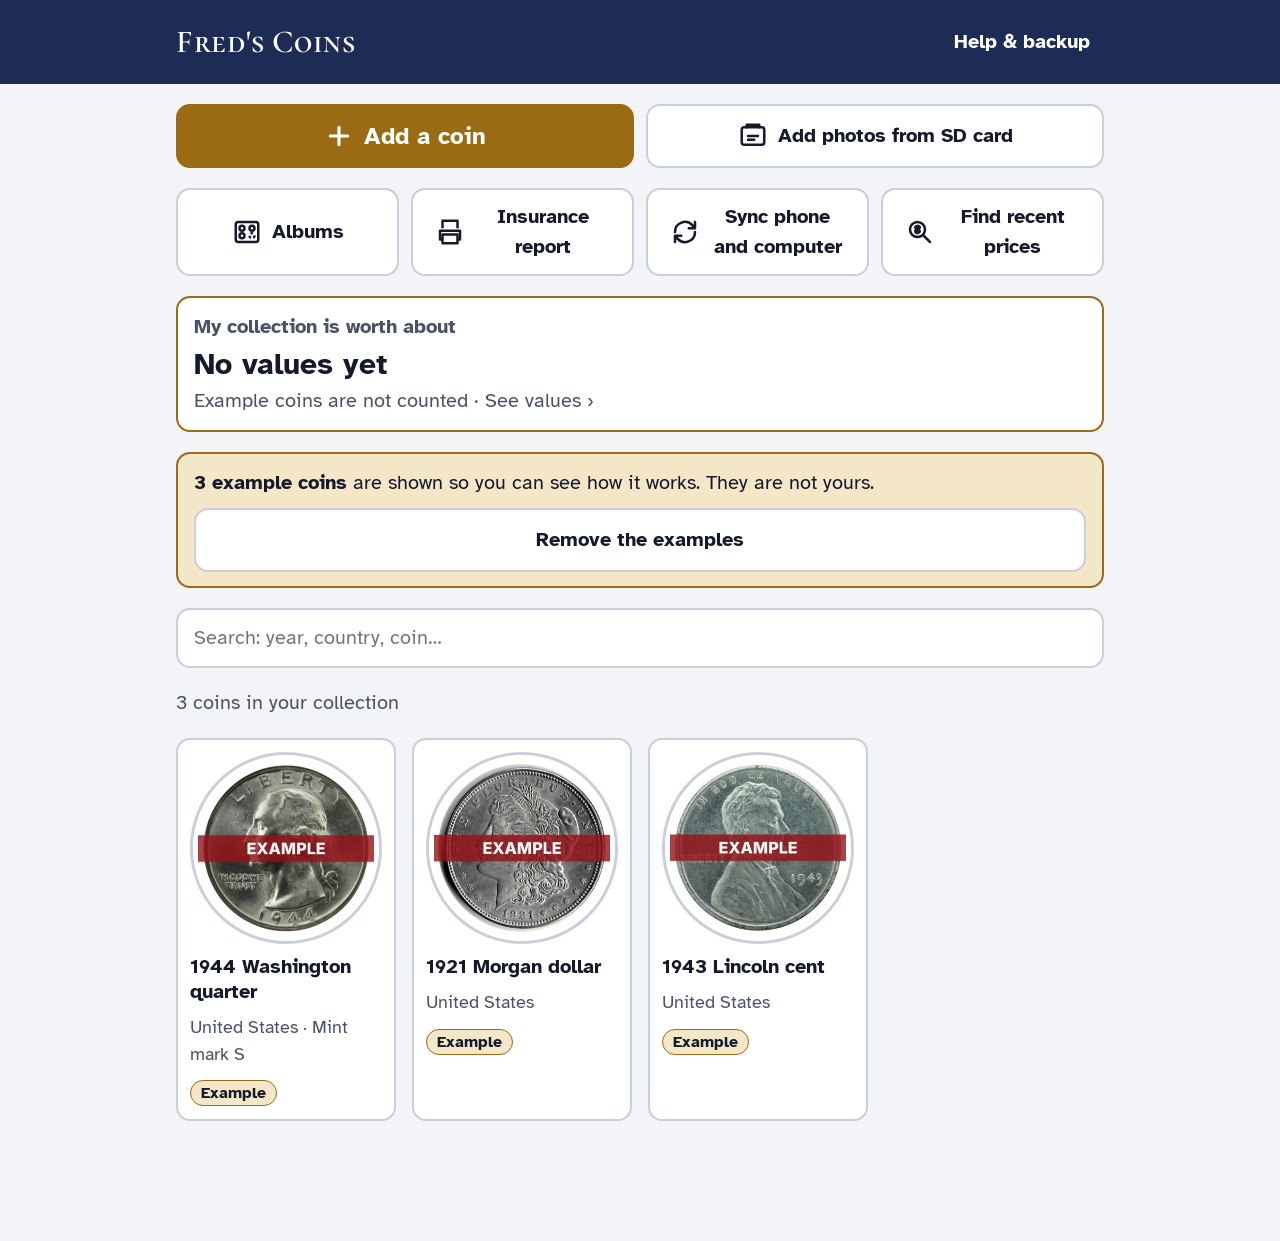
==== docs/index.html @ 88520dc2 "Albums list: key for the dollar signs; signs on every album, filled in live Albums whose prices are " ====
<!doctype html>
<html lang="en">
<head>
<meta charset="utf-8">
<meta name="viewport" content="width=device-width, initial-scale=1, viewport-fit=cover">
<meta name="theme-color" content="#1d2c55">
<meta name="description" content="A large-print photo catalog for a coin collection.">
<link rel="manifest" href="manifest.webmanifest">
<link rel="icon" href="icon-192.png">
<link rel="apple-touch-icon" href="icon-192.png">
<link rel="stylesheet" href="fonts.css">
<style>:root{padding-top:env(safe-area-inset-top,0px);padding-bottom:env(safe-area-inset-bottom,0px)}img{max-width:100%}[hidden]{display:none!important}</style>
</head>
<body>
<title>Dad's Coin Catalog</title>
<style>
/* Layout: one column, coin-album feel. Navy album board, brass accents, big tap targets, 20px base type. */
:root {
  --bg: #f3f4f7;
  --surface: #ffffff;
  --ink: #141a2b;
  --muted: #4a5266;
  --line: #c9cedb;
  --album: #1d2c55; --money: #1a7a37;
  --album-ink: #ffffff;
  --brass: #9a6b12;
  --brass-soft: #f4e7c8;
  --danger: #a3241c;
  --danger-soft: #fbe4e1;
  --focus: #2457d6;
  --font-body: "Atkinson Hyperlegible", "Segoe UI", Roboto, Arial, sans-serif;
  --font-mark: "Cormorant SC", Georgia, "Times New Roman", serif;
  --step-0: 1.25rem;
  --step-1: 1.5rem;
  --step-2: 1.9rem;
  --radius: 14px;
}
@media (prefers-color-scheme: dark) { :root:not([data-theme="light"]) {
  --bg: #0f1424; --surface: #1a2136; --ink: #f2f3f7; --muted: #b9bfd0; --line: #39425c;
  --album: #2b3d70; --album-ink: #ffffff; --money: #7fd88a; --brass: #e2b65a; --brass-soft: #3a2f17;
  --danger: #ff8a7f; --danger-soft: #3d1c1a; --focus: #8fb0ff; color-scheme: dark } }
:root[data-theme="dark"] {
  --bg: #0f1424; --surface: #1a2136; --ink: #f2f3f7; --muted: #b9bfd0; --line: #39425c;
  --album: #2b3d70; --album-ink: #ffffff; --money: #7fd88a; --brass: #e2b65a; --brass-soft: #3a2f17;
  --danger: #ff8a7f; --danger-soft: #3d1c1a; --focus: #8fb0ff; color-scheme: dark }

* { box-sizing: border-box }
html, body { background: var(--bg); color: var(--ink) }
body { font-family: var(--font-body); font-size: var(--step-0); line-height: 1.5; margin: 0 }
button, input, select, textarea { font: inherit; color: inherit }
:focus-visible { outline: 4px solid var(--focus); outline-offset: 3px }
@media (prefers-reduced-motion: reduce) { * { transition: none !important; animation: none !important } }

.bar { background: var(--album); color: var(--album-ink); position: sticky; top: env(safe-area-inset-top, 0px); z-index: 5 }
.bar-in { max-width: 960px; margin: 0 auto; padding: 14px 16px; display: flex; align-items: center; gap: 12px; min-height: 76px }
.bar h1 { font-family: var(--font-mark); font-weight: 600; font-size: 2rem; letter-spacing: .02em; margin: 0; flex: 1; min-width: 0; line-height: 1.1 }
@media (max-width: 380px) { .bar h1 { font-size: 1.6rem } }
.bar .back { background: transparent; color: var(--album-ink); border: 2px solid currentColor; border-radius: var(--radius); padding: 8px 16px; min-height: 56px; cursor: pointer; font-weight: 700 }
.bar .icon-btn { background: transparent; color: var(--album-ink); border: 2px solid transparent; border-radius: var(--radius); min-height: 56px; padding: 8px 12px; cursor: pointer; font-weight: 700 }

main { max-width: 960px; margin: 0 auto; padding-inline: 16px; padding-block: 20px 120px; display: grid; gap: 20px }

.btn { display: inline-flex; align-items: center; justify-content: center; gap: 10px; min-height: 64px; padding: 12px 22px; border-radius: var(--radius); border: 2px solid var(--line); background: var(--surface); font-weight: 700; cursor: pointer; text-align: center }
.btn.primary { background: var(--brass); border-color: var(--brass); color: var(--surface); font-size: var(--step-1) }
:root:not([data-theme="light"]) .btn.primary { color: #1a1406 }
:root[data-theme="light"] .btn.primary { color: #ffffff }
@media (prefers-color-scheme: light) { :root:not([data-theme="dark"]) .btn.primary { color: #ffffff } }
.btn.danger { color: var(--danger); border-color: var(--danger) }
.btn.danger-solid { background: var(--danger); border-color: var(--danger); color: var(--surface) }
.btn.wide { width: 100% }
.btn:disabled { opacity: .35; cursor: default }
a.btn { text-decoration: none; color: inherit }
.btn svg { width: 30px; height: 30px; flex: none }
.row { display: flex; flex-wrap: wrap; gap: 12px }
.row > .btn { flex: 1 1 220px }

.search { display: flex; gap: 10px; align-items: center }
.search input { flex: 1; min-width: 0; min-height: 60px; padding: 10px 16px; border: 2px solid var(--line); border-radius: var(--radius); background: var(--surface) }
.count { color: var(--muted); margin: 0 }

.note { background: var(--brass-soft); border: 2px solid var(--brass); border-radius: var(--radius); padding: 14px 16px; display: grid; gap: 10px }
.note p { margin: 0 }

.grid { display: grid; grid-template-columns: repeat(auto-fill, minmax(min(100%, 200px), 1fr)); gap: 16px }
.card { background: var(--surface); border: 2px solid var(--line); border-radius: var(--radius); padding: 12px; text-align: left; cursor: pointer; display: grid; gap: 10px; align-content: start }
.card:hover { border-color: var(--brass) }
.card .ph { aspect-ratio: 1; max-width: 100%; border-radius: 50%; overflow: hidden; background: var(--bg); display: grid; place-items: center; border: 3px solid var(--line) }
.card .ph img { width: 100%; height: 100%; object-fit: cover }
.card .t { font-weight: 700; font-size: var(--step-0); line-height: 1.25 }
.card .s { color: var(--muted); font-size: 1.1rem }
.ph.stock, .ring.stock, .frame.stock { position: relative; border-style: dashed }
.ph.stock img, .ring.stock img, .frame.stock img { object-fit: contain; background: #fff }
.stockmark { position: absolute; left: 0; right: 0; bottom: 0; padding: 3px 4px 10%; background: rgba(20,26,43,.82); color: #fff; font-weight: 700; font-size: 1rem; text-align: center; line-height: 1.2 }
.frame .stockmark, .card .stockmark { padding-bottom: 6px; font-size: 1.3rem }
.card .stockmark { padding-bottom: 12% }
.tag { display: inline-block; background: var(--brass-soft); color: var(--ink); border: 1px solid var(--brass); border-radius: 999px; padding: 0 10px; font-size: 1rem; font-weight: 700 }

.empty { text-align: center; padding: 30px 10px; color: var(--muted) }

/* detail */
.photo-big { background: var(--surface); border: 2px solid var(--line); border-radius: var(--radius); padding: 12px; display: grid; gap: 12px }
.photo-big .frame { aspect-ratio: 1; max-width: 100%; background: var(--bg); border-radius: 10px; overflow: hidden; display: grid; place-items: center; cursor: zoom-in }
.photo-big .frame img { width: 100%; height: 100%; object-fit: contain }
.seg { display: flex; gap: 8px; flex-wrap: wrap }
.seg button { flex: 1 1 120px; min-height: 56px; border-radius: var(--radius); border: 2px solid var(--line); background: var(--surface); font-weight: 700; cursor: pointer }
.seg button[aria-pressed="true"] { background: var(--album); color: var(--album-ink); border-color: var(--album) }
dl.facts { margin: 0; background: var(--surface); border: 2px solid var(--line); border-radius: var(--radius); padding: 6px 16px }
dl.facts div { display: grid; grid-template-columns: minmax(110px, 38%) 1fr; gap: 12px; padding: 12px 0; border-bottom: 1px solid var(--line) }
dl.facts div:last-child { border-bottom: 0 }
dl.facts dt { color: var(--muted); font-weight: 700 }
dl.facts dd { margin: 0; min-width: 0; overflow-wrap: anywhere; white-space: pre-wrap }

.detail { display: grid; gap: 20px; align-items: start }
@media (min-width: 860px) { .detail { grid-template-columns: minmax(0, 1fr) minmax(0, 1fr) } }
.detail > * { min-width: 0 }
/* form */
form { display: grid; gap: 18px }
.field { display: grid; gap: 6px }
.field label { font-weight: 700 }
.field label .hint { font-weight: 400 }
.field .hint { color: var(--muted); font-size: 1.05rem }
.field input, .field select, .field textarea { width: 100%; min-height: 60px; padding: 10px 14px; border: 2px solid var(--line); border-radius: var(--radius); background: var(--surface) }
.field textarea { min-height: 120px; resize: vertical }
.two { display: grid; grid-template-columns: repeat(auto-fit, minmax(min(100%, 220px), 1fr)); gap: 18px }
.slots { display: grid; grid-template-columns: repeat(2, minmax(0, 1fr)); gap: 12px }
.slot { background: var(--surface); border: 2px dashed var(--line); border-radius: var(--radius); padding: 10px; display: grid; gap: 8px; text-align: center }
.slot .ph { aspect-ratio: 1; max-width: 100%; border-radius: 50%; overflow: hidden; background: var(--bg); display: grid; place-items: center; color: var(--muted) }
.slot .ph img { width: 100%; height: 100%; object-fit: cover }
/* Keep the photo circles small enough that both buttons fit on the first screen, even on a wide computer screen. */
.slot .ph { width: min(100%, 24vh); margin: 0 auto }
/* Floating "Add info below" / "Top" button on the Add a coin page. */
.jump { position: fixed; right: 14px; bottom: calc(18px + env(safe-area-inset-bottom, 0px)); z-index: 6; background: var(--album); color: var(--album-ink); border: 2px solid var(--album-ink);
  border-radius: 999px; min-height: 56px; padding: 8px 20px; font: inherit; font-weight: 700; font-size: 1.1rem; display: flex; align-items: center; gap: 8px; cursor: pointer; box-shadow: 0 4px 14px rgba(0,0,0,.3) }
.jump b { font-size: 1.5rem; line-height: 1 }
#f { padding-bottom: 72px }
.slot .btn { min-height: 56px; padding: 8px 10px; font-size: 1.1rem }

/* import review */
.ask { background: var(--surface); border: 2px solid var(--line); border-radius: var(--radius); padding: 14px 16px; display: grid; gap: 12px }
.ask p { margin: 0; font-weight: 700 }
.rgrid { display: grid; grid-template-columns: repeat(2, minmax(0, 1fr)); gap: 12px }
@media (min-width: 760px) { .rgrid { grid-template-columns: repeat(3, minmax(0, 1fr)) } }
.rtile { background: var(--surface); border: 2px solid var(--line); border-radius: var(--radius); padding: 8px; display: grid; gap: 8px; align-content: start }
.rtile.front { border-color: var(--album) }
.rtile.back { border-color: var(--brass); border-style: dashed }
.rtile .ph { aspect-ratio: 1; max-width: 100%; border-radius: 10px; overflow: hidden; background: var(--bg); padding: 0; border: 0; cursor: zoom-in; display: block; width: 100% }
.rtile .ph img { width: 100%; height: 100%; object-fit: cover; display: block }
.rtile .lab { font-weight: 700; text-align: center; line-height: 1.2 }
.rtile .lab small { display: block; font-weight: 400; color: var(--muted); font-size: 1rem }
.arrows { display: grid; grid-template-columns: 1fr 1fr; gap: 8px }
.arrows button { min-height: 56px; border-radius: var(--radius); border: 2px solid var(--ink); background: var(--surface); font-weight: 700; font-size: 1.6rem; cursor: pointer; line-height: 1 }
.arrows button:disabled { opacity: .3; cursor: default }
.pager { display: flex; align-items: center; gap: 10px; flex-wrap: wrap }
.pager .btn { flex: 1 1 140px }
.pager .where { flex: 1 1 100%; text-align: center; color: var(--muted); font-weight: 700; order: -1 }

/* zoom viewer */
.viewer { position: fixed; inset: 0; background: #000; z-index: 20; display: grid; grid-template-rows: 1fr auto }
.viewer .stage { overflow: hidden; touch-action: none; position: relative }
.viewer .stage img { position: absolute; left: 50%; top: 50%; max-width: none; transform-origin: center; user-select: none; -webkit-user-drag: none }
.viewer .tools { display: flex; gap: 10px; padding: 12px 16px calc(12px + env(safe-area-inset-bottom, 0px)); background: #111; flex-wrap: wrap }
.viewer .tools .btn { flex: 1 1 100px; background: #222; color: #fff; border-color: #555 }

/* confirm sheet + toast */
/* The dimmed layer itself scrolls, so a tall popup can always be scrolled (wheel, touch or keyboard) on any screen. */
.sheet-bg { position: fixed; inset: 0; background: rgba(0,0,0,.5); z-index: 30; display: flex; flex-direction: column; align-items: center; padding: 16px 16px calc(16px + env(safe-area-inset-bottom, 0px)); overflow-y: auto; overscroll-behavior: contain }
.sheet { background: var(--surface); color: var(--ink); border-radius: var(--radius); padding: 20px; width: min(560px, 100%); display: grid; gap: 16px; margin-top: auto; flex: none }
@media (min-width: 700px) { .sheet { margin-block: auto } }
.sheet h2 { margin: 0; font-size: var(--step-1) }
.sheet p { margin: 0 }
.toast { position: fixed; left: 16px; right: 16px; bottom: calc(20px + env(safe-area-inset-bottom, 0px)); margin: 0 auto; max-width: 560px; background: var(--album); color: var(--album-ink); padding: 16px 20px; border-radius: var(--radius); font-weight: 700; z-index: 40; text-align: center }
h2.sec { font-size: var(--step-1); margin: 8px 0 0 }
.help p { margin: 0 0 10px }
.help ol { margin: 0; padding-left: 1.4em; display: grid; gap: 6px }
.busy { color: var(--muted); font-weight: 700 }
.btn.choice { font-size: var(--step-0); justify-content: flex-start; text-align: left; gap: 16px; padding: 16px 20px }
.btn.choice svg { width: 40px; height: 40px }
.btn.choice small { font-size: 1.05rem; font-weight: 400 }
.sync-code { font-size: 3.4rem; font-weight: 700; letter-spacing: .12em; text-align: center; background: var(--surface); border: 3px solid var(--brass); border-radius: var(--radius); padding: 18px 10px; font-variant-numeric: tabular-nums }
/* albums */
.albs { display: grid; gap: 12px }
[hidden] { display: none !important }
.alb { background: var(--surface); border: 2px solid var(--line); border-radius: var(--radius); padding: 14px 16px; text-align: left; cursor: pointer; display: grid; gap: 6px; min-height: 64px }
.alb:hover { border-color: var(--brass) }
.alb { grid-template-columns: 56px 1fr; align-items: center; column-gap: 14px }
.alb-b { display: grid; gap: 6px; min-width: 0 }
.alb-t { font-weight: 700 }
.alb-s { color: var(--muted); font-size: 1.1rem }
.prog { height: 14px; border-radius: 999px; background: var(--bg); border: 1px solid var(--line); overflow: hidden }
.prog span { display: block; height: 100%; background: var(--brass) }
.album-grid { display: grid; grid-template-columns: repeat(auto-fill, minmax(min(100%, 128px), 1fr)); gap: 14px; background: var(--album); padding: 16px; border-radius: var(--radius) }
.slotc { background: transparent; border: 0; color: var(--album-ink); cursor: pointer; display: grid; gap: 6px; justify-items: center; align-content: start; padding: 4px; border-radius: 10px; text-align: center }
.slotc .ring { width: 100%; aspect-ratio: 1; border-radius: 50%; border: 3px dashed rgba(255,255,255,.55); background: rgba(0,0,0,.28); display: grid; place-items: center; overflow: hidden; font-size: 2rem; color: rgba(255,255,255,.7) }
.slotc.has .ring { border: 3px solid var(--brass); background: #000 }
.slotc .ring img { width: 100%; height: 100%; object-fit: cover }
.slotc .lab { font-weight: 700; font-size: 1.1rem; line-height: 1.2 }
.slotc .s { font-size: 1rem; opacity: .85 }
.slotc .pr { font-size: 1.05rem; font-weight: 700 }
.slotc.t1 .ring { border-color: var(--t1) } .slotc.t2 .ring { border-color: var(--t2) } .slotc.t3 .ring { border-color: var(--t3) } .slotc.t4 .ring { border-color: var(--t4) }
.slotc.t1:not(.has) .ring { background: color-mix(in srgb, var(--t1) 30%, transparent) } .slotc.t2:not(.has) .ring { background: color-mix(in srgb, var(--t2) 30%, transparent) }
.slotc.t3:not(.has) .ring { background: color-mix(in srgb, var(--t3) 30%, transparent) } .slotc.t4:not(.has) .ring { background: color-mix(in srgb, var(--t4) 35%, transparent) }
.slotc[class*=" t"] .ring { border-width: 5px }
.slotc.t1 .pr { color: var(--t1) } .slotc.t2 .pr { color: var(--t2) } .slotc.t3 .pr { color: var(--t3) } .slotc.t4 .pr { color: var(--t4) }
.aprice { background: var(--album); color: var(--album-ink); border-radius: var(--radius); padding: 16px; display: grid; gap: 12px; --t1: #7fd88a; --t2: #6cc0ff; --t3: #d3a6ff; --t4: #ffd34d }
.album-grid { --t1: #7fd88a; --t2: #6cc0ff; --t3: #d3a6ff; --t4: #ffd34d }
.aprice h2 { margin: 0; font-size: var(--step-1) }
.worth-s { font-weight: 800; color: var(--money); letter-spacing: 1px; white-space: nowrap; margin-left: 4px }
.worth-s .dim { opacity: .22 }
.worth-s.pending { font-weight: 600; color: var(--muted); letter-spacing: 0; font-size: 1rem }
.signs-key ul { list-style: none; margin: 8px 0 0; padding: 0; display: flex; flex-wrap: wrap; gap: 6px 18px; font-size: 1.1rem }
.signs-key li .worth-s { margin: 0 4px 0 0; font-size: 1.2rem }
.aprice .when { font-size: var(--step-0) }
.aprice p { margin: 0; font-size: 1.15rem }
.aprice .legend { display: flex; flex-wrap: wrap; gap: 8px 18px; list-style: none; margin: 0; padding: 0; font-size: 1.15rem; font-weight: 700 }
.aprice .legend li { display: flex; align-items: center; gap: 8px }
.aprice .dot { width: 26px; height: 26px; border-radius: 50%; border: 4px solid rgba(255,255,255,.55); flex: none }
.aprice .top { font-size: var(--step-0); background: rgba(255,255,255,.1); border-radius: 10px; padding: 10px 12px }
.slotc.focus { outline: 4px solid var(--brass); outline-offset: 2px }
/* judging */
.pair { display: grid; grid-template-columns: repeat(2, minmax(0, 1fr)); gap: 12px }
.pair figure { margin: 0; display: grid; gap: 6px; align-content: start }
.pair .frame { aspect-ratio: 1; background: var(--surface); border: 2px solid var(--line); border-radius: var(--radius); overflow: hidden; display: grid; place-items: center; cursor: zoom-in }
.pair .frame img { width: 100%; height: 100%; object-fit: contain; background: #000 }
.pair figcaption { font-weight: 700; font-size: 1.05rem; line-height: 1.3 }
.pair .pcgs-box { cursor: pointer; text-decoration: none; color: var(--ink); background: var(--brass-soft); border-color: var(--brass); display: grid; align-content: center; gap: 8px; padding: 10px; text-align: center }
.pair .pcgs-box strong { font-size: 1.15rem; line-height: 1.25 }
.pair .pcgs-box span { font-size: .95rem; color: var(--muted); line-height: 1.3 }
.busy.pad { padding: 10px; text-align: center; font-size: 1rem; font-weight: 400 }
.gradecard { background: var(--surface); border: 2px solid var(--brass); border-radius: var(--radius); padding: 16px; display: grid; gap: 10px }
.gradecard h2 { margin: 0; font-size: var(--step-2); font-family: var(--font-mark) }
.gradecard p { margin: 0 }
.gradecard .hint, .g-step { color: var(--muted) }
.btn:disabled { opacity: .45; cursor: default }
/* insurance report */
.report { background: var(--surface); border: 2px solid var(--line); border-radius: var(--radius); padding: 16px; display: grid; gap: 14px }
.rep-head h2 { margin: 0 0 4px; font-size: var(--step-1) }
.rep-head p { margin: 0 }
.rep-tot { display: flex; flex-wrap: wrap; gap: 8px 28px; margin: 10px 0 0 }
.rep-tot dt { color: var(--muted); font-size: 1rem }
.rep-tot dd { margin: 0; font-weight: 700; font-size: var(--step-1) }
.rep-item { border-top: 2px solid var(--line); padding-top: 12px; display: grid; gap: 10px; grid-template-columns: minmax(0, 1fr); break-inside: avoid; page-break-inside: avoid }
@media (min-width: 640px) { .rep-item { grid-template-columns: 260px minmax(0, 1fr) } .rep-item.nophoto { grid-template-columns: minmax(0, 1fr) } .rep-item h3 { grid-column: 1 / -1 } }
.rep-item h3 { margin: 0; font-size: var(--step-0) }
.rep-ph { display: flex; gap: 10px }
.rep-ph figure { margin: 0; flex: 1; max-width: 125px; text-align: center; font-size: .95rem; color: var(--muted) }
.rep-ph img { width: 100%; aspect-ratio: 1; object-fit: cover; border-radius: 50%; border: 1px solid var(--line) }
.rep-item dl { margin: 0; display: grid; gap: 2px }
.rep-item dl div { display: grid; grid-template-columns: minmax(0, 9em) minmax(0, 1fr); gap: 10px }
.rep-item dt { color: var(--muted) }
.rep-item dd { margin: 0; overflow-wrap: anywhere; white-space: pre-wrap }
.rep-foot { color: var(--muted); font-size: 1rem; margin: 0; border-top: 2px solid var(--line); padding-top: 10px }
@media print {
  :root, :root:not([data-theme="light"]), :root[data-theme="dark"] { --bg: #fff; --surface: #fff; --ink: #000; --muted: #444; --line: #bbb; color-scheme: light }
  body { font-size: 12pt }
  .bar, .no-print, .toast, .sheet-bg { display: none !important }
  main { padding: 0; max-width: none }
  .report { border: 0; padding: 0 }
  .rep-item { grid-template-columns: auto minmax(0, 1fr) } .rep-item.nophoto { grid-template-columns: minmax(0, 1fr) } .rep-item h3 { grid-column: 1 / -1 }
  .rep-ph figure { width: 1.2in; flex: none }
}
/* collection value */
.worth { background: var(--surface); border: 2px solid var(--brass); border-radius: var(--radius); padding: 14px 16px; display: grid; gap: 4px; text-align: left; cursor: pointer; width: 100% }
.worth .k { color: var(--muted); font-weight: 700 }
.worth .v { font-size: var(--step-2); font-weight: 700; line-height: 1.2 }
.worth .s { color: var(--muted) }
.vlist { display: grid; gap: 10px }
.vrow { background: var(--surface); border: 2px solid var(--line); border-radius: var(--radius); padding: 10px 14px; display: grid; grid-template-columns: 64px minmax(0, 1fr) auto; gap: 14px; align-items: center; text-align: left; cursor: pointer; min-height: 84px; width: 100% }
.vrow:hover { border-color: var(--brass) }
.vrow .ph { width: 64px; height: 64px; border-radius: 50%; overflow: hidden; background: var(--bg); border: 2px solid var(--line) }
.vrow .ph img { width: 100%; height: 100%; object-fit: cover }
.vrow .t { font-weight: 700; line-height: 1.25 }
.vrow .s { color: var(--muted); font-size: 1.05rem }
.vrow .amt { font-weight: 700; font-size: var(--step-1); white-space: nowrap }
.vrow .amt.none { color: var(--brass); font-size: var(--step-0) }
.sheet .field input { width: 100%; min-height: 64px; padding: 10px 14px; border: 2px solid var(--line); border-radius: var(--radius); background: var(--surface); font-size: var(--step-1) }
.sheet .field { display: grid; gap: 6px }
.sheet .field label { font-weight: 700 }
/* in-app price lookup */
.lk { border: 2px solid var(--line); border-radius: var(--radius); padding: 12px; display: grid; gap: 10px; background: var(--surface) }
.lk-head { display: grid; grid-template-columns: 72px minmax(0, 1fr); gap: 12px; align-items: center }
.tpick { display: flex; align-items: center; gap: 12px; width: 100%; text-align: left; justify-content: flex-start; font-weight: 600 }
.tpick .nm { flex: 1 }
.tthumb { width: 56px; height: 56px; flex: none; border-radius: 50%; object-fit: cover; background: var(--bg); border: 1px solid var(--line); display: inline-grid; place-items: center; color: var(--muted); font-size: .8rem; overflow: hidden }
img.tthumb { object-fit: contain; border-radius: 8px; background: #fff } /* some pictures show both sides side by side */
.tlist { display: grid; gap: 6px }
.tlist h3 { margin: 12px 0 2px; font-size: 1.05rem; color: var(--muted) }
.trow { display: flex; align-items: center; gap: 12px; width: 100%; text-align: left; padding: 8px 12px; border: 2px solid var(--line); border-radius: var(--radius); background: var(--surface); color: var(--ink); font: inherit; cursor: pointer; min-height: 72px }
.trow:hover, .trow:focus-visible { border-color: var(--brass) }
.trow.on { border-color: var(--brass); background: var(--brass-soft) }
.trow .yrs { display: block; color: var(--muted); font-size: 1rem; font-weight: 400 }
.lk-head img { width: 72px; height: 72px; border-radius: 50%; object-fit: cover; background: var(--bg); border: 1px solid var(--line) }
.lk-head .t { font-weight: 700; line-height: 1.25 }
.lk-head .s { color: var(--muted); font-size: 1.05rem }
.chips { display: flex; flex-wrap: wrap; gap: 8px }
button.chip { cursor: pointer; min-height: 44px; font-family: inherit; color: inherit; background: var(--surface) }
button.chip:hover { border-color: var(--brass) }
.chip { border: 1px solid var(--line); border-radius: 999px; padding: 2px 12px; font-size: 1.05rem; white-space: nowrap }
.chip.mine { border: 2px solid var(--brass); background: var(--brass-soft); font-weight: 700 }
.lk-use { display: flex; flex-wrap: wrap; gap: 10px; align-items: center; justify-content: space-between }
.lk-use strong { font-size: var(--step-1) }
.lk .src { color: var(--muted); font-size: 1rem; margin: 0 }
.lk .src a { color: inherit }
.btn.small { min-height: 52px; padding: 8px 16px; font-size: 1.1rem }
.lab-row { display: flex; align-items: center; justify-content: space-between; gap: 12px; flex-wrap: wrap }
.prow { background: var(--surface); border: 2px solid var(--line); border-radius: var(--radius); padding: 12px; display: grid; gap: 10px }
.prow > .top { display: grid; grid-template-columns: 56px minmax(0, 1fr) auto; gap: 12px; align-items: center }
.prow > .top .ph { width: 56px; height: 56px; border-radius: 50%; overflow: hidden; background: var(--bg); border: 2px solid var(--line) }
.prow > .top .ph img { width: 100%; height: 100%; object-fit: cover }
.prow > .top .t { font-weight: 700; line-height: 1.25 }
.prow > .top .s { color: var(--muted); font-size: 1.05rem }
.field input[readonly], .field select:disabled { background: var(--bg); color: var(--muted); border-style: dashed }
.linkbtn { background: none; border: 0; padding: 4px 0; color: var(--focus); text-decoration: underline; font-weight: 700; cursor: pointer; justify-self: start; min-height: 44px }
.keybox { display: flex; gap: 10px; flex-wrap: wrap }
.keybox input.bad { border-color: var(--danger, #b3261e); box-shadow: 0 0 0 3px rgba(179, 38, 30, .25) }
.bad-note { color: var(--danger, #b3261e); font-weight: 700 }
.keybox input { flex: 1 1 260px; min-height: 60px; padding: 10px 14px; border: 2px solid var(--line); border-radius: var(--radius); background: var(--surface) }
</style>

<header class="bar"><div class="bar-in" id="bar"></div></header>
<main id="app" aria-live="polite"></main>
<input type="file" id="pick-camera" accept="image/*" capture="environment" hidden>
<input type="file" id="pick-files" accept="image/jpeg,image/png,.jpg,.jpeg,.png" multiple hidden>
<input type="file" id="pick-backup" accept="application/json,.json" hidden>

<script>
(() => {
"use strict";

/* ---------- storage (IndexedDB, with in-memory fallback) ---------- */
const DB_NAME = "coin-catalog", DB_VER = 1;
let dbp = null, memory = { coins: new Map(), photos: new Map() };
function openDB() {
  if (dbp) return dbp;
  dbp = new Promise((resolve) => {
    try {
      const req = indexedDB.open(DB_NAME, DB_VER);
      req.onupgradeneeded = () => {
        const db = req.result;
        if (!db.objectStoreNames.contains("coins")) db.createObjectStore("coins", { keyPath: "id" });
        if (!db.objectStoreNames.contains("photos")) db.createObjectStore("photos", { keyPath: "id" });
      };
      req.onsuccess = () => resolve(req.result);
      req.onerror = () => resolve(null);
    } catch (e) { resolve(null); }
  });
  return dbp;
}
async function tx(store, mode, fn) {
  const db = await openDB();
  if (!db) return fn(null, memory[store]);
  return new Promise((resolve, reject) => {
    const t = db.transaction(store, mode), s = t.objectStore(store);
    let out; const r = fn(s);
    if (r && "onsuccess" in r) r.onsuccess = () => { out = r.result; };
    t.oncomplete = () => resolve(out);
    t.onerror = () => reject(t.error);
  });
}
// Every coin change gets a time stamp so sync can tell which copy is newer (sync itself keeps the other device's stamp).
const put = (store, val, keepTime) => {
  if (store === "coins" && !keepTime) val = { ...val, updated: Date.now() };
  return tx(store, "readwrite", (s, m) => m ? m.set(val.id, val) : s.put(val));
};
const get = (store, id) => tx(store, "readonly", (s, m) => m ? m.get(id) : s.get(id));
const del = (store, id) => tx(store, "readwrite", (s, m) => m ? m.delete(id) : s.delete(id));
const all = (store) => tx(store, "readonly", (s, m) => m ? [...m.values()] : s.getAll());

const uid = () => Date.now().toString(36) + Math.random().toString(36).slice(2, 8);

/* ---------- photos ---------- */
function loadImage(blob) {
  return new Promise((res, rej) => {
    const url = URL.createObjectURL(blob), img = new Image();
    img.onload = () => res({ img, url }); img.onerror = () => { URL.revokeObjectURL(url); rej(new Error("bad image")); };
    img.src = url;
  });
}
// Finds the coin in a picture so the round thumbnail can be centered on it. Works on a small copy:
// takes the color around the edges as the background, marks what differs from it most (the coin),
// keeps the biggest patch (not a date stamp or a speck) and returns its box, or null if it doesn't look like one coin.
function findCoin(img, anyShape) {
  const W = img.naturalWidth || img.width, H = img.naturalHeight || img.height, k = 200 / Math.max(W, H);
  const w = Math.max(1, Math.round(W * k)), h = Math.max(1, Math.round(H * k)), N = w * h;
  const c = document.createElement("canvas"); c.width = w; c.height = h;
  const g = c.getContext("2d", { willReadFrequently: true }); g.drawImage(img, 0, 0, w, h);
  const px = g.getImageData(0, 0, w, h).data, edge = [[], [], []];
  for (let y = 0; y < h; y++) for (let x = 0; x < w; x++) {
    if (x && y && x < w - 1 && y < h - 1) continue;
    for (let ch = 0; ch < 3; ch++) edge[ch].push(px[(y * w + x) * 4 + ch]);
  }
  const bg = edge.map((v) => v.sort((p, q) => p - q)[v.length >> 1]);
  const dist = new Uint8Array(N), hist = new Array(256).fill(0);
  for (let i = 0; i < N; i++) {
    const d = Math.min(255, Math.hypot(px[i * 4] - bg[0], px[i * 4 + 1] - bg[1], px[i * 4 + 2] - bg[2]));
    dist[i] = d; hist[dist[i]]++;
  }
  // Otsu threshold between "like the background" and "not".
  let sum = 0, sumB = 0, wB = 0, best = 0, cut = 40;
  for (let t = 0; t < 256; t++) sum += t * hist[t];
  for (let t = 0; t < 256; t++) {
    wB += hist[t]; if (!wB) continue; const wF = N - wB; if (!wF) break;
    sumB += t * hist[t]; const d = sumB / wB - (sum - sumB) / wF, between = wB * wF * d * d;
    if (between > best) { best = between; cut = t; }
  }
  const mask = new Uint8Array(N);
  for (let i = 0; i < N; i++) mask[i] = dist[i] > Math.max(cut, 20) ? 1 : 0;
  // Biggest connected patch.
  const seen = new Uint8Array(N), stack = [];
  let top = null;
  for (let s = 0; s < N; s++) {
    if (!mask[s] || seen[s]) continue;
    let n = 0, x0 = w, y0 = h, x1 = 0, y1 = 0; seen[s] = 1; stack.push(s);
    while (stack.length) {
      const i = stack.pop(), x = i % w, y = (i - x) / w; n++;
      if (x < x0) x0 = x; if (x > x1) x1 = x; if (y < y0) y0 = y; if (y > y1) y1 = y;
      for (const j of [x > 0 ? i - 1 : -1, x < w - 1 ? i + 1 : -1, y > 0 ? i - w : -1, y < h - 1 ? i + w : -1])
        if (j >= 0 && mask[j] && !seen[j]) { seen[j] = 1; stack.push(j); }
    }
    if (!top || n > top.n) top = { n, x0, y0, x1, y1 };
  }
  if (!top) return null;
  const bw = top.x1 - top.x0 + 1, bh = top.y1 - top.y0 + 1;
  // A coin: a fair share of the picture, about as wide as tall, and filling most of its box.
  if (top.n < N * 0.02 || top.n < bw * bh * 0.3) return null;
  if (anyShape) return { ratio: bw / bh, inside: top.x0 > 0 && top.y0 > 0 && top.x1 < w - 1 && top.y1 < h - 1 };
  if (bw / bh > 1.3 || bh / bw > 1.3) return null;
  return {
    cx: (top.x0 + top.x1 + 1) / 2 / k, cy: (top.y0 + top.y1 + 1) / 2 / k, size: Math.max(bw, bh) / k,
    bg: `rgb(${bg.join(",")})`,
  };
}
async function makeThumb(blob) {
  const { img, url } = await loadImage(blob);
  const size = 360, c = document.createElement("canvas"), g = c.getContext("2d");
  c.width = c.height = size;
  let coin = null; try { coin = findCoin(img); } catch (e) {}
  if (coin) {
    // Centered on the coin with a thin margin; any gap past the picture's edge gets the background color.
    const side = coin.size * 1.06;
    g.fillStyle = coin.bg; g.fillRect(0, 0, size, size);
    g.drawImage(img, coin.cx - side / 2, coin.cy - side / 2, side, side, 0, 0, size, size);
  } else {
    const side = Math.min(img.naturalWidth, img.naturalHeight);
    g.drawImage(img, (img.naturalWidth - side) / 2, (img.naturalHeight - side) / 2, side, side, 0, 0, size, size);
  }
  URL.revokeObjectURL(url);
  return new Promise((res) => c.toBlob((b) => res(b || blob), "image/jpeg", 0.85));
}
// Some microscopes write odd EXIF resolutions (for example 72 across and 96 down). Chrome then
// shrinks the picture one way, so a round coin looks oval. Windows Photos ignores those numbers,
// so the same file looks fine there. squarePixels() returns a copy Chrome shows at its true shape.
async function shapeOf(blob) {
  const { img, url } = await loadImage(blob); URL.revokeObjectURL(url);
  let bm; try { bm = await createImageBitmap(blob); } catch (e) { return { ok: true }; }
  const shown = img.naturalWidth / img.naturalHeight, real = bm.width / bm.height;
  // Rotated by its EXIF orientation only: not a shape problem.
  const ok = Math.abs(shown - real) < 0.01 * real || Math.abs(shown * real - 1) < 0.01;
  return { ok, bm };
}
function withoutResolutionUnit(buf) {
  // Lossless: set the EXIF resolution unit to "none" so Chrome stops resizing by resolution.
  const d = new Uint8Array(buf.slice(0)), v = new DataView(d.buffer);
  if (v.getUint16(0) !== 0xffd8) return null;
  for (let o = 2; o + 4 < d.length && d[o] === 0xff;) {
    const mark = d[o + 1], len = v.getUint16(o + 2);
    if (mark === 0xda) break;
    if (mark === 0xe1 && v.getUint32(o + 4) === 0x45786966) {
      const t = o + 10, le = v.getUint16(t) === 0x4949, ifd = t + v.getUint32(t + 4, le), n = v.getUint16(ifd, le);
      for (let i = 0; i < n; i++) {
        const e = ifd + 2 + i * 12;
        if (v.getUint16(e, le) === 0x0128) { v.setUint16(e + 8, 1, le); return d; }
      }
      return null;
    }
    o += 2 + len;
  }
  return null;
}
// Microscopes known to squeeze their pictures: a widescreen view saved into a 4:3 picture,
// so round coins come out tall and narrow. Widening by 4/3 makes them round again.
const SQUEEZERS = [{ make: "JLDV", model: "AC57", widen: 4 / 3 }];
function cameraOf(buf) {
  const v = new DataView(buf), d = new Uint8Array(buf), out = {};
  try {
    if (v.getUint16(0) !== 0xffd8) return out;
    for (let o = 2; o + 4 < d.length && d[o] === 0xff;) {
      const mark = d[o + 1], len = v.getUint16(o + 2);
      if (mark === 0xda) break;
      if (mark === 0xe1 && v.getUint32(o + 4) === 0x45786966) {
        const t = o + 10, le = v.getUint16(t) === 0x4949, ifd = t + v.getUint32(t + 4, le), n = v.getUint16(ifd, le);
        for (let i = 0; i < n; i++) {
          const e = ifd + 2 + i * 12, tag = v.getUint16(e, le), cnt = v.getUint32(e + 4, le);
          if (tag !== 0x010f && tag !== 0x0110) continue;
          const at = cnt <= 4 ? e + 8 : t + v.getUint32(e + 8, le);
          const text = String.fromCharCode(...d.subarray(at, at + cnt)).replace(/\0.*$/s, "").trim();
          out[tag === 0x010f ? "make" : "model"] = text;
        }
        return out;
      }
      o += 2 + len;
    }
  } catch (e) {}
  return out;
}
async function unsqueeze(blob) {
  const cam = cameraOf(await blob.arrayBuffer());
  let m = SQUEEZERS.find((x) => x.make === cam.make && x.model === cam.model);
  const bm = await createImageBitmap(blob);
  // Only the 4:3 pictures are squeezed; leave anything else (or a turned picture) alone.
  if (Math.abs(bm.width / bm.height - 4 / 3) > 0.02) { bm.close(); return blob; }
  if (!m) {
    // No camera name (some phones and apps drop it when sharing a picture): look at the coin itself.
    // A whole coin about 3 wide for every 4 tall is the same squeeze.
    let coin = null; try { coin = findCoin(bm, true); } catch (e) {}
    if (coin && coin.inside && coin.ratio > 0.7 && coin.ratio < 0.8) m = { widen: 4 / 3 };
  }
  if (!m) { bm.close(); return blob; }
  const c = document.createElement("canvas"); c.width = Math.round(bm.width * m.widen); c.height = bm.height;
  const g = c.getContext("2d"); g.imageSmoothingQuality = "high"; g.drawImage(bm, 0, 0, c.width, c.height); bm.close();
  return await new Promise((res) => c.toBlob((b) => res(b || blob), "image/jpeg", 0.92));
}
async function squarePixels(blob) {
  try { return await unsqueeze(await densityFixed(blob)); } catch (e) { return blob; }
}
async function densityFixed(blob) {
  try {
    const first = await shapeOf(blob);
    if (first.ok) { if (first.bm) first.bm.close(); return blob; }
    const patched = withoutResolutionUnit(await blob.arrayBuffer());
    if (patched) {
      const b2 = new Blob([patched], { type: blob.type || "image/jpeg" }), again = await shapeOf(b2);
      if (again.bm) again.bm.close();
      if (again.ok) { first.bm.close(); return b2; }
    }
    // Fallback: redraw at full size with square pixels.
    const c = document.createElement("canvas"); c.width = first.bm.width; c.height = first.bm.height;
    c.getContext("2d").drawImage(first.bm, 0, 0); first.bm.close();
    return await new Promise((res) => c.toBlob((b) => res(b || blob), "image/jpeg", 0.95));
  } catch (e) { return blob; }
}
async function savePhoto(file) {
  const id = uid(), blob = await squarePixels(file);
  const thumb = await makeThumb(blob);
  // print: the original file's fingerprint, so the same SD card picture is still spotted as a repeat.
  await put("photos", { id, blob, thumb, name: file.name || "", added: Date.now(), shapeV: SHAPE_VERSION, ...(blob !== file ? { print: await makePrint(file) } : {}) });
  return id;
}
// Pictures brought in before these fixes, or from a backup or sync: check each once, repair oval ones
// and redo the round thumbnail so it is centered on the coin (version 3).
const SHAPE_VERSION = 3;
async function repairShapes() {
  let fixed = 0;
  for (const p of (await all("photos")) || []) {
    if ((p.shapeV || 0) >= SHAPE_VERSION || !p.blob) continue;
    const blob = await squarePixels(p.blob);
    if (blob !== p.blob) { await put("photos", { ...p, blob, thumb: await makeThumb(blob), print: p.print || await makePrint(p.blob), shapeV: SHAPE_VERSION }); fixed++; }
    else { await put("photos", { ...p, thumb: await makeThumb(p.blob), shapeV: SHAPE_VERSION }); fixed++; }
  }
  if (fixed) { urlCache.forEach((u) => URL.revokeObjectURL(u)); urlCache.clear(); render(); }
}
const urlCache = new Map();
async function photoURL(id, kind = "thumb") {
  const key = id + ":" + kind;
  if (urlCache.has(key)) return urlCache.get(key);
  const p = await get("photos", id);
  if (!p) return "";
  const u = URL.createObjectURL(kind === "thumb" ? p.thumb : p.blob);
  urlCache.set(key, u);
  return u;
}

/* ---------- example coins (real photos, clearly marked) ---------- */
// Public-domain photos from Wikimedia Commons with an EXAMPLE band stamped across them
// (see examples/CREDITS.txt). They ship with the app's own files; nothing is fetched from elsewhere.
// If a photo can't be loaded (for example in the single-file preview), a drawn coin stands in.
const EXAMPLES_VERSION = "2";
const EXAMPLES = [
  { country: "United States", year: "1943", denomination: "Lincoln cent", mint: "", grade: "VF-20 Very Fine", paid: "1.50", value: "3", notes: "Steel wartime cent. Light spotting on the back.", files: ["1943-cent-front", "1943-cent-back"], draw: ["1¢", "1943", ["#eef1f4", "#8d96a3"]] },
  { country: "United States", year: "1921", denomination: "Morgan dollar", mint: "", grade: "EF-40 Extremely Fine", paid: "38.00", value: "45", notes: "Bought at the county coin show.", files: ["1921-morgan-front", "1921-morgan-back"], draw: ["$1", "1921", ["#f4f4f4", "#9aa0a8"]] },
  { country: "United States", year: "1944", denomination: "Washington quarter", mint: "S", grade: "MS-63 Uncirculated", paid: "9.00", notes: "90% silver. The S mint mark is on the back, just under the wreath.", files: ["1944s-quarter-front", "1944s-quarter-back"], draw: ["25¢", "1944", ["#f6f6f2", "#a7a9a3"]] },
];
function drawExample(label, sub, metal) {
  const c = document.createElement("canvas"); c.width = c.height = 600;
  const g = c.getContext("2d");
  g.fillStyle = "#20242c"; g.fillRect(0, 0, 600, 600);
  const grad = g.createRadialGradient(240, 220, 40, 300, 300, 270);
  grad.addColorStop(0, metal[0]); grad.addColorStop(1, metal[1]);
  g.fillStyle = grad; g.beginPath(); g.arc(300, 300, 260, 0, Math.PI * 2); g.fill();
  g.strokeStyle = "rgba(0,0,0,.35)"; g.lineWidth = 10; g.beginPath(); g.arc(300, 300, 228, 0, Math.PI * 2); g.stroke();
  g.fillStyle = "rgba(0,0,0,.55)"; g.textAlign = "center";
  g.font = "bold 88px Georgia, serif"; g.fillText(label, 300, 320);
  g.font = "bold 44px Georgia, serif"; g.fillText(sub, 300, 400);
  g.font = "bold 30px Arial"; g.fillText("EXAMPLE", 300, 190);
  return new Promise((res) => c.toBlob(res, "image/jpeg", 0.9));
}
// The real example photos, or null when any of them can't be loaded.
async function loadExamplePhotos() {
  try {
    return await Promise.all(EXAMPLES.map((e) => Promise.all(e.files.map(async (f) => {
      const r = await fetch("examples/" + f + ".jpg");
      if (!r.ok) throw new Error("missing " + f);
      const b = await r.blob();
      return new File([b], f + ".jpg", { type: "image/jpeg" });
    }))));
  } catch (e) { return null; }
}
// Adds the example coins. Returns true when they got the real photos.
async function seedExamples(photos) {
  if (photos === undefined) photos = await loadExamplePhotos();
  for (const [i, e] of EXAMPLES.entries()) {
    const blobs = photos ? photos[i] : [await drawExample(...e.draw)];
    const ids = [];
    for (const b of blobs) ids.push(await savePhoto(b));
    const { draw, files, ...fields } = e;
    await put("coins", { id: uid(), created: Date.now(), photos: ids, example: true, valueDate: fields.value ? Date.now() : null, ...fields });
  }
  return !!photos;
}
// Devices that got the older drawn examples swap them for the photo ones, if Dad hasn't removed them.
async function upgradeExamples() {
  const old = coins.filter((c) => c.example);
  if (!old.length) return true;
  const photos = await loadExamplePhotos();
  if (!photos) return false;
  for (const c of old) await removeCoin(c);
  return seedExamples(photos);
}

/* ---------- built-in catalog: United States series ---------- */
// dates: "1911-1920:P D S" means every year in the range, struck at those mints.
// "S*VDB" is a variety with its own album spot. "P!" means the coin really carries a P mint mark.
// No mintages: the app only lists facts that are stable and well documented.
const SILVER = { dime: "0.0723 troy oz of pure silver", quarter: "0.1808 troy oz of pure silver", half: "0.3617 troy oz of pure silver", dollar: "0.7734 troy oz of pure silver" };
const SERIES = [
  { id: "indian-cent", group: "Cents", name: "Indian Head cent", den: "Indian Head cent", from: 1859, to: 1909, aliases: ["indian head cent", "indian cent", "indian penny"],
    metal: "Copper-nickel (1859–1864), then bronze", weight: "4.67 g (copper-nickel), 3.11 g (bronze)", size: "19 mm", designer: "James B. Longacre",
    mintMark: "Back, below the wreath (1908 and 1909 only)",
    dates: "1859-1907:P; 1908-1909:P S", keys: ["1877", "1908-S", "1909-S"],
    hp: "the feather tips, the ribbon by the ear, and the word LIBERTY on the headband",
    grading: { g: "The head is outlined. LIBERTY on the headband is worn away.", vg: "At least 3 letters of LIBERTY show on the headband.", f: "All of LIBERTY can be read on the headband, even if weak.", vf: "LIBERTY is sharp. The feather ends and the ribbon show detail.", ef: "The diamond pattern on the ribbon shows. Light wear on the hair and feather tips.", au: "Only a trace of wear on the hair above the ear and the feather tips." } },
  { id: "wheat-cent", group: "Cents", name: "Lincoln Wheat cent", den: "Lincoln cent", from: 1909, to: 1958, aliases: ["lincoln cent", "wheat cent", "lincoln wheat", "wheat penny", "lincoln penny"],
    metal: "Bronze. 1943: zinc-coated steel. 1944–1946: brass from shell cases", weight: "3.11 g (1943 steel: 2.7 g)", size: "19 mm", designer: "Victor David Brenner",
    mintMark: "Front, below the date",
    dates: "1909:P P*VDB S S*VDB; 1910:P S; 1911-1920:P D S; 1921:P S; 1922:D P*No_D; 1923:P S; 1924-1931:P D S; 1932-1934:P D; 1935-1954:P D S; 1955:P P*Doubled_die D S; 1956-1958:P D",
    keys: ["1909-S VDB", "1909-S", "1914-D", "1922 No D", "1931-S", "1955 Doubled die"],
    hp: "Lincoln's cheek and jaw, and the lines in the wheat ears on the back",
    grading: { g: "Date and lettering can be read. The wheat ears are worn nearly flat.", vg: "About half the lines in the upper wheat ears show.", f: "The wheat lines are worn but most can be seen. Some hair detail shows.", vf: "The cheek and jaw are separate. All the wheat lines show, a little worn on top.", ef: "Light wear only on the cheek, the jaw and the tops of the wheat ears.", au: "Just a trace of rub on the cheekbone and the highest wheat lines." } },
  { id: "memorial-cent", group: "Cents", name: "Lincoln Memorial cent", den: "Lincoln cent", from: 1959, to: 2008, aliases: ["lincoln cent", "lincoln memorial", "memorial cent", "lincoln penny"],
    metal: "Bronze (brass 1962–1982), copper-plated zinc from 1982", weight: "3.11 g, then 2.5 g (zinc)", size: "19 mm", designer: "Victor David Brenner (front), Frank Gasparro (back)",
    mintMark: "Front, below the date (none on 1965–1967 coins)",
    dates: "1959-1964:P D; 1965-1967:P; 1968-1971:P D S; 1972:P P*Doubled_die D S; 1973-1974:P D S; 1975-2008:P D", keys: ["1972 Doubled die"],
    hp: "Lincoln's cheek and jaw, and the hair above his ear",
    grading: { f: "The hair is worn but separate from the face.", vf: "Most of the hair detail is clear. Light wear on the cheek and jaw.", ef: "Light wear on the cheek and jaw only.", au: "Just a trace of rub on the cheekbone." } },
  { id: "v-nickel", group: "Nickels", name: "Liberty Head “V” nickel", den: "Liberty nickel", from: 1883, to: 1912, aliases: ["liberty nickel", "v nickel", "liberty head nickel"],
    metal: "75% copper, 25% nickel", weight: "5.0 g", size: "21.2 mm", designer: "Charles E. Barber",
    mintMark: "Back, left of the word CENTS (1912 only)",
    dates: "1883:P*No_CENTS P; 1884-1911:P; 1912:P D S", keys: ["1885", "1886", "1912-S"],
    hp: "the coronet with LIBERTY, the hair curls, and the wreath on the back",
    grading: { g: "The head is outlined. LIBERTY on the coronet is worn away.", vg: "At least 3 letters of LIBERTY show.", f: "All of LIBERTY shows, even if some letters are weak.", vf: "LIBERTY is sharp. The corn ears in the wreath show some detail.", ef: "Light wear on the hair above the forehead and the top of the wreath.", au: "Only a trace of rub on the cheek and hair." } },
  { id: "buffalo-nickel", group: "Nickels", name: "Buffalo nickel", den: "Buffalo nickel", from: 1913, to: 1938, aliases: ["buffalo", "indian head nickel"],
    metal: "75% copper, 25% nickel", weight: "5.0 g", size: "21.2 mm", designer: "James Earle Fraser",
    mintMark: "Back, below the words FIVE CENTS",
    dates: "1913:P D S P*Type_2 D*Type_2 S*Type_2; 1914-1920:P D S; 1921:P S; 1923:P S; 1924-1929:P D S; 1930:P S; 1931:S; 1934:P D; 1935-1936:P D S; 1937:P D D*3-legged S; 1938:D",
    keys: ["1913-D Type 2", "1913-S Type 2", "1921-S", "1926-S", "1937-D 3-legged"],
    hp: "the bison's horn, head and hip, and the Indian's cheek and braid",
    grading: { g: "The date is worn but can be read. The horn is worn away.", vg: "Part of the horn shows. The date is clear.", f: "The horn shows but is worn. The braid and feathers have some detail.", vf: "The full horn shows. The hair braid is clear.", ef: "The horn and tail are sharp with light wear. Light wear on the bison's hip.", au: "Just a trace of rub on the bison's hip and the Indian's cheek." } },
  { id: "jefferson-nickel", group: "Nickels", name: "Jefferson nickel (1938–1964)", den: "Jefferson nickel", from: 1938, to: 1964, aliases: ["jefferson"],
    metal: "75% copper, 25% nickel. Mid-1942 to 1945: 35% silver wartime alloy", weight: "5.0 g", size: "21.2 mm", designer: "Felix Schlag",
    mintMark: "Back, right of the building. On 1942–1945 silver nickels, a large letter above the dome", silver: "Wartime silver nickels: 0.0563 troy oz of pure silver",
    dates: "1938-1941:P D S; 1942:P D P!*silver S*silver; 1943-1945:P! D S; 1946-1949:P D S; 1950:P D; 1951-1954:P D S; 1955-1964:P D", keys: ["1939-D", "1950-D"],
    hp: "Jefferson's cheekbone and hair, and the steps of Monticello on the back",
    grading: { g: "Monticello is worn nearly flat. The lettering and date can be read.", vg: "Some of the building's details show.", f: "The hair is worn but the jaw line shows. The building's pillars show but are worn.", vf: "The hair and cheek show some detail. The building's pillars are clear.", ef: "Light wear on the cheek and hair. Some of Monticello's steps may show.", au: "Just a trace of rub on the cheekbone. Five or six clear steps (“Full Steps”) add value." } },
  { id: "mercury-dime", group: "Dimes", name: "Mercury dime", den: "Mercury dime", from: 1916, to: 1945, aliases: ["mercury"],
    metal: "90% silver, 10% copper", weight: "2.5 g", size: "17.9 mm", designer: "Adolph A. Weinman", silver: SILVER.dime,
    mintMark: "Back, left of the bundle of sticks, near the bottom",
    dates: "1916-1920:P D S; 1921:P D; 1923:P S; 1924-1929:P D S; 1930:P S; 1931:P D S; 1934:P D; 1935-1945:P D S", keys: ["1916-D", "1921", "1921-D"],
    hp: "the hair above Liberty's forehead, the wing feathers, and the bands on the bundle of sticks",
    grading: { g: "The date and letters can be read. The wing feathers are worn away.", vg: "About half the wing feathers show. The lines in the bundle of sticks are faint.", f: "All the wing feathers show, though worn. The diagonal bands on the bundle show.", vf: "The wing feathers are clear. All the up-and-down lines on the bundle show.", ef: "Light wear on the hair, the wing tips and the bands across the bundle.", au: "A trace of rub on the cheek, hair and the middle bands. Fully split bands (“Full Bands”) add value." } },
  { id: "roosevelt-dime", group: "Dimes", name: "Roosevelt dime (silver, 1946–1964)", den: "Roosevelt dime", from: 1946, to: 1964, aliases: ["roosevelt"],
    metal: "90% silver, 10% copper", weight: "2.5 g", size: "17.9 mm", designer: "John R. Sinnock", silver: SILVER.dime,
    mintMark: "Back, left of the bottom of the torch",
    dates: "1946-1955:P D S; 1956-1964:P D", keys: ["1949-S"],
    hp: "the hair above Roosevelt's ear, and the torch flame and lines on the back",
    grading: { f: "The hair is worn but separate from the ear. The torch lines are faint.", vf: "Most hair lines show. The torch lines are clear, the flame worn.", ef: "Light wear on the hair above the ear and the top of the flame.", au: "A trace of rub on the hair above the ear and the cheek." } },
  { id: "slq-quarter", group: "Quarters", name: "Standing Liberty quarter", den: "Standing Liberty quarter", from: 1916, to: 1930, aliases: ["standing liberty"],
    metal: "90% silver, 10% copper", weight: "6.25 g", size: "24.3 mm", designer: "Hermon A. MacNeil", silver: SILVER.quarter,
    mintMark: "Front, above and to the left of the date",
    dates: "1916:P; 1917:P D S P*Type_2 D*Type_2 S*Type_2; 1918:P D S S*8_over_7; 1919-1920:P D S; 1921:P; 1923:P S; 1924:P D S; 1925:P; 1926-1929:P D S; 1930:P S",
    keys: ["1916", "1918-S 8 over 7", "1921", "1923-S", "1927-S"],
    hp: "Liberty's head, right knee and shield, and the date (it wears off easily on 1916–1924 coins)",
    grading: { g: "The date may be weak but can be read. Liberty's figure is mostly flat.", vg: "The date is clear. The shield's outline and some of the gown show.", f: "Liberty's knee shows wear. The shield's inner rim shows.", vf: "The gown lines on the right leg show. The shield details are mostly clear.", ef: "Light wear on the knee, the head and the middle of the shield.", au: "A trace of rub on the knee and head. A fully struck head (“Full Head”) adds value." } },
  { id: "washington-quarter", group: "Quarters", name: "Washington quarter (silver, 1932–1964)", den: "Washington quarter", from: 1932, to: 1964, aliases: ["washington quarter"],
    metal: "90% silver, 10% copper", weight: "6.25 g", size: "24.3 mm", designer: "John Flanagan", silver: SILVER.quarter,
    mintMark: "Back, below the eagle's wreath",
    dates: "1932:P D S; 1934:P D; 1935-1937:P D S; 1938:P S; 1939-1948:P D S; 1949:P D; 1950-1954:P D S; 1955-1964:P D", keys: ["1932-D", "1932-S"],
    hp: "the hair around Washington's ear and above the forehead, and the eagle's breast feathers",
    grading: { g: "The date and letters can be read. The eagle's feathers are worn away.", vg: "Some hair lines show. The wing feathers are faint.", f: "The hair is worn but the curls show. About half the breast feathers show.", vf: "The hair curls show detail. Most of the breast feathers show.", ef: "Light wear on the hair above the ear and on the eagle's breast.", au: "A trace of rub on the highest hair curls and the eagle's breast." } },
  { id: "state-quarter", group: "Quarters", name: "50 State quarters", den: "State quarter", from: 1999, to: 2008, aliases: ["state quarter"],
    metal: "Copper-nickel on a copper core", weight: "5.67 g", size: "24.3 mm", designer: "William Cousins (front), a different design for each state",
    mintMark: "Front, right of Washington's ponytail",
    states: ["Delaware", "Pennsylvania", "New Jersey", "Georgia", "Connecticut", "Massachusetts", "Maryland", "South Carolina", "New Hampshire", "Virginia",
      "New York", "North Carolina", "Rhode Island", "Vermont", "Kentucky", "Tennessee", "Ohio", "Louisiana", "Indiana", "Mississippi",
      "Illinois", "Alabama", "Maine", "Missouri", "Arkansas", "Michigan", "Florida", "Texas", "Iowa", "Wisconsin",
      "California", "Minnesota", "Oregon", "Kansas", "West Virginia", "Nevada", "Nebraska", "Colorado", "North Dakota", "South Dakota",
      "Montana", "Washington", "Idaho", "Wyoming", "Utah", "Oklahoma", "New Mexico", "Arizona", "Alaska", "Hawaii"], keys: [],
    hp: "Washington's hair around the ear and his cheek, and the highest part of the design on the back" },
  { id: "walking-half", group: "Half dollars", name: "Walking Liberty half dollar", den: "Walking Liberty half", from: 1916, to: 1947, aliases: ["walking liberty"],
    metal: "90% silver, 10% copper", weight: "12.5 g", size: "30.6 mm", designer: "Adolph A. Weinman", silver: SILVER.half,
    mintMark: "1916 and some 1917: front, below IN GOD WE TRUST. After that: back, lower left near the rim",
    dates: "1916-1921:P D S; 1923:S; 1927-1928:S; 1929:D S; 1933:S; 1934-1937:P D S; 1938:P D; 1939:P D S; 1940:P S; 1941-1946:P D S; 1947:P D",
    keys: ["1916-S", "1921", "1921-D", "1921-S", "1938-D"],
    hp: "Liberty's left hand, the skirt lines over her left leg, and her head; the eagle's breast and leg feathers on the back",
    grading: { g: "The rims are worn into some letters. Liberty is outlined.", vg: "The motto can be read. Some skirt lines show.", f: "All the skirt lines show, though worn. Some of the eagle's feathers show.", vf: "The skirt lines are clear. Small wear on her hand and head. Most feathers show.", ef: "Light wear on her hand and head, and on the eagle's breast and leg.", au: "Just a trace of rub on her left hand, her head and the eagle's breast." } },
  { id: "franklin-half", group: "Half dollars", name: "Franklin half dollar", den: "Franklin half", from: 1948, to: 1963, aliases: ["franklin"],
    metal: "90% silver, 10% copper", weight: "12.5 g", size: "30.6 mm", designer: "John R. Sinnock", silver: SILVER.half,
    mintMark: "Back, above the beam that holds the bell",
    dates: "1948:P D; 1949:P D S; 1950:P D; 1951-1954:P D S; 1955-1956:P; 1957-1963:P D", keys: ["1949-S", "1955"],
    hp: "the hair at Franklin's temple and behind his ear, and the lines across the bottom of the Liberty Bell",
    grading: { f: "The hair is worn but the strands are separate. The bell lines are faint.", vf: "The hair shows some detail. Most of the bell lines show.", ef: "Light wear on the hair and the bell's lower lines.", au: "A trace of rub on the cheek and hair. Fully clear bottom bell lines (“Full Bell Lines”) add value." } },
  { id: "kennedy-half", group: "Half dollars", name: "Kennedy half dollar (silver, 1964–1970)", den: "Kennedy half", from: 1964, to: 1970, aliases: ["kennedy"],
    metal: "1964: 90% silver. 1965–1970: 40% silver", weight: "12.5 g (1964), 11.5 g (1965–1970)", size: "30.6 mm", designer: "Gilroy Roberts (front), Frank Gasparro (back)",
    silver: "1964: 0.3617 troy oz. 1965–1970: 0.1479 troy oz of pure silver",
    mintMark: "1964: back, left of the eagle's claw that holds the branch. 1968–1970: front, above the date. None on 1965–1967",
    dates: "1964:P D; 1965-1967:P; 1968-1970:D", keys: ["1970-D"],
    hp: "Kennedy's cheek and the hair above his ear; the eagle's head and the middle of the shield on the back" },
  { id: "morgan-dollar", group: "Dollars", name: "Morgan dollar", den: "Morgan dollar", from: 1878, to: 1921, aliases: ["morgan"],
    metal: "90% silver, 10% copper", weight: "26.73 g", size: "38.1 mm", designer: "George T. Morgan", silver: SILVER.dollar,
    mintMark: "Back, below the wreath, above the letters DO in DOLLAR",
    dates: "1878:P CC S; 1879-1885:P CC O S; 1886-1888:P O S; 1889-1893:P CC O S; 1894-1904:P O S; 1921:P D S",
    keys: ["1884-S", "1889-CC", "1892-S", "1893-CC", "1893-O", "1893-S", "1894", "1895", "1895-O", "1895-S", "1901", "1903-S", "1904-S"],
    hp: "the hair above Liberty's ear and forehead, the cotton leaves in her cap, and the eagle's breast feathers",
    grading: { g: "The date and letters can be read. The hair is worn flat. Most of the eagle's feathers are gone.", vg: "Some hair lines show. A few wing feathers show.", f: "The hair above the ear is worn but its outline shows. About half the eagle's breast feathers show.", vf: "The hair lines above the ear show. Most of the breast feathers show.", ef: "Light wear on the hair above the ear, the cheek, and the eagle's breast.", au: "A trace of rub on the cheek, the hair above the eye and ear, and the eagle's breast." } },
  { id: "peace-dollar", group: "Dollars", name: "Peace dollar", den: "Peace dollar", from: 1921, to: 1935, aliases: ["peace dollar"],
    metal: "90% silver, 10% copper", weight: "26.73 g", size: "38.1 mm", designer: "Anthony de Francisci", silver: SILVER.dollar,
    mintMark: "Back, below the word ONE, near the tip of the eagle's wing",
    dates: "1921:P; 1922-1923:P D S; 1924-1925:P S; 1926-1927:P D S; 1928:P S; 1934:P D S; 1935:P S", keys: ["1921", "1928", "1934-S"],
    hp: "the hair above Liberty's ear and forehead, and the eagle's feathers at the top of its leg and wing",
    grading: { g: "The date and letters can be read. The hair is worn flat.", vg: "Some hair strands show. The eagle's outline is clear.", f: "The hair is worn but splits into strands in places. Some feathers show.", vf: "The hair strands are mostly clear. Most of the feathers show.", ef: "Light wear on the hair above the ear and on the eagle's leg and wing.", au: "A trace of rub on the cheek, the hair and the eagle's leg." } },
  { id: "ike-dollar", group: "Dollars", name: "Eisenhower dollar", den: "Eisenhower dollar", from: 1971, to: 1978, aliases: ["eisenhower", "ike dollar"],
    metal: "Copper-nickel on a copper core (silver-clad versions were sold to collectors)", weight: "22.68 g", size: "38.1 mm", designer: "Frank Gasparro",
    mintMark: "Front, above the date",
    dates: "1971-1974:P D; 1976:P D; 1977-1978:P D", keys: [],
    hp: "Eisenhower's cheek and the hair above his ear; the eagle's head and claws on the back" },
  // Older and rarer types. Series without `dates` have no album (their date and mint lists are long and
  // easy to get wrong), but still fill in the name, metal, weight and size.
  { id: "lc-half-cent", group: "Half cents", name: "Liberty Cap half cent", den: "Liberty Cap half cent", from: 1793, to: 1797, aliases: ["liberty cap half", "half cent"],
    metal: "Copper", weight: "6.74 g (1793 to early 1795), then 5.44 g", size: "22 mm (1793), 23.5 mm (1794–1797)", designer: "Henry Voigt, Robert Scot and John Smith Gardner",
    mintMark: "None (all made in Philadelphia)", dates: "1793-1797:P", keys: ["1793", "1796"] },
  { id: "db-half-cent", group: "Half cents", name: "Draped Bust half cent", den: "Draped Bust half cent", from: 1800, to: 1808, aliases: ["draped bust half", "half cent"],
    metal: "Copper", weight: "5.44 g", size: "23.5 mm", designer: "Robert Scot",
    mintMark: "None (all made in Philadelphia)", dates: "1800:P; 1802-1808:P", keys: ["1802"] },
  { id: "ch-half-cent", group: "Half cents", name: "Classic Head half cent", den: "Classic Head half cent", from: 1809, to: 1836, aliases: ["classic head half", "half cent"],
    metal: "Copper", weight: "5.44 g", size: "23.5 mm", designer: "John Reich",
    mintMark: "None (all made in Philadelphia)", dates: "1809-1811:P; 1825-1826:P; 1828-1829:P; 1831-1836:P", keys: ["1811", "1831", "1836"] },
  { id: "bh-half-cent", group: "Half cents", name: "Braided Hair half cent", den: "Braided Hair half cent", from: 1840, to: 1857, aliases: ["braided hair half", "half cent"],
    metal: "Copper", weight: "5.44 g", size: "23 mm", designer: "Christian Gobrecht",
    mintMark: "None (all made in Philadelphia)", note: "1840–1848 and 1852 were made only as proofs for collectors.",
    dates: "1840-1857:P", keys: ["1840", "1841", "1842", "1843", "1844", "1845", "1846", "1847", "1848", "1852"] },
  { id: "fh-large-cent", group: "Large cents", name: "Flowing Hair large cent", den: "Flowing Hair large cent", from: 1793, to: 1793, aliases: ["flowing hair", "chain cent", "wreath cent", "large cent"],
    metal: "Copper", weight: "13.48 g", size: "26–27 mm", designer: "Henry Voigt (Chain), Adam Eckfeldt (Wreath)",
    mintMark: "None (all made in Philadelphia)", dates: "1793:P*Chain P*Wreath", keys: ["1793 Chain", "1793 Wreath"] },
  { id: "lc-large-cent", group: "Large cents", name: "Liberty Cap large cent", den: "Liberty Cap large cent", from: 1793, to: 1796, aliases: ["liberty cap cent", "liberty cap large", "large cent"],
    metal: "Copper", weight: "13.48 g (1793 to 1795), then 10.89 g", size: "29 mm", designer: "Joseph Wright and Robert Scot",
    mintMark: "None (all made in Philadelphia)", dates: "1793-1796:P", keys: ["1793"] },
  { id: "db-large-cent", group: "Large cents", name: "Draped Bust large cent", den: "Draped Bust large cent", from: 1796, to: 1807, aliases: ["draped bust cent", "draped bust large", "large cent"],
    metal: "Copper", weight: "10.89 g", size: "29 mm", designer: "Robert Scot",
    mintMark: "None (all made in Philadelphia)", dates: "1796-1807:P", keys: ["1799", "1804"] },
  { id: "ch-large-cent", group: "Large cents", name: "Classic Head large cent", den: "Classic Head large cent", from: 1808, to: 1814, aliases: ["classic head cent", "classic head large", "large cent"],
    metal: "Copper", weight: "10.89 g", size: "29 mm", designer: "John Reich",
    mintMark: "None (all made in Philadelphia)", dates: "1808-1814:P", keys: ["1809"] },
  { id: "cor-large-cent", group: "Large cents", name: "Coronet (Matron Head) large cent", den: "Coronet large cent", from: 1816, to: 1839, aliases: ["coronet cent", "matron head", "coronet large", "large cent"],
    metal: "Copper", weight: "10.89 g", size: "28–29 mm", designer: "Robert Scot",
    mintMark: "None (all made in Philadelphia)", dates: "1816-1839:P", keys: ["1823"] },
  { id: "bh-large-cent", group: "Large cents", name: "Braided Hair large cent", den: "Braided Hair large cent", from: 1839, to: 1857, aliases: ["braided hair cent", "braided hair large", "large cent"],
    metal: "Copper", weight: "10.89 g", size: "27.5 mm", designer: "Christian Gobrecht",
    mintMark: "None (all made in Philadelphia)", dates: "1839-1857:P", keys: [] },
  { id: "flying-eagle", group: "Cents", name: "Flying Eagle cent", den: "Flying Eagle cent", from: 1856, to: 1858, aliases: ["flying eagle"],
    metal: "88% copper, 12% nickel", weight: "4.67 g", size: "19 mm", designer: "James B. Longacre",
    mintMark: "None (all made in Philadelphia)", dates: "1856-1857:P; 1858:P*Large_letters P*Small_letters", keys: ["1856"],
    hp: "the eagle's breast and the tips of the wings, and the leaves of the wreath" },
  { id: "two-cent", group: "Two and three cents", name: "Two-cent piece", den: "Two-cent piece", from: 1864, to: 1873, aliases: ["two cent", "2 cent", "2-cent"],
    metal: "Bronze (95% copper, with tin and zinc)", weight: "6.22 g", size: "23 mm", designer: "James B. Longacre",
    mintMark: "None (all made in Philadelphia)", note: "1873 was made only as a proof for collectors.",
    dates: "1864:P P*Small_motto; 1865-1873:P", keys: ["1864 Small motto", "1872", "1873"],
    hp: "the word WE in the motto, the leaves, and the lines in the shield" },
  { id: "three-cent-silver", group: "Two and three cents", name: "Three-cent silver (trime)", den: "Three-cent silver", from: 1851, to: 1873, aliases: ["three cent silver", "3 cent silver", "trime"],
    metal: "75% silver (1851–1853), then 90% silver", weight: "0.80 g (1851–1853), then 0.75 g", size: "14 mm", designer: "James B. Longacre",
    mintMark: "Back, right of the III (1851-O only)", note: "1873 was made only as a proof for collectors.",
    dates: "1851:P O; 1852-1873:P", keys: ["1855", "1873"] },
  { id: "three-cent-nickel", group: "Two and three cents", name: "Three-cent nickel", den: "Three-cent nickel", from: 1865, to: 1889, aliases: ["three cent nickel", "3 cent nickel"],
    metal: "75% copper, 25% nickel", weight: "1.94 g", size: "17.9 mm", designer: "James B. Longacre",
    mintMark: "None (all made in Philadelphia)", note: "1877 and 1878 were made only as proofs for collectors.",
    dates: "1865-1889:P", keys: ["1877", "1878", "1885", "1887"] },
  { id: "shield-nickel", group: "Nickels", name: "Shield nickel", den: "Shield nickel", from: 1866, to: 1883, aliases: ["shield nickel"],
    metal: "75% copper, 25% nickel", weight: "5.0 g", size: "20.5 mm", designer: "James B. Longacre",
    mintMark: "None (all made in Philadelphia)", note: "1866 and early 1867 coins have rays between the stars on the back. 1877 and 1878 were made only as proofs.",
    dates: "1866:P; 1867:P P*No_rays; 1868-1883:P", keys: ["1877", "1878", "1880"],
    hp: "the leaves and the lines at the top of the shield" },
  { id: "seated-half-dime", group: "Half dimes", name: "Seated Liberty half dime", den: "Seated Liberty half dime", from: 1837, to: 1873, aliases: ["half dime", "seated liberty half dime", "seated half dime"],
    metal: "90% silver, 10% copper", weight: "1.34 g (to 1853), then 1.24 g", size: "15.5 mm", designer: "Christian Gobrecht",
    mintMark: "Back, inside or just below the wreath", keys: ["1846", "1853-O No arrows", "1870-S"],
    hp: "LIBERTY on the shield, Liberty's head and knees, and the bow of the wreath" },
  { id: "seated-dime", group: "Dimes", name: "Seated Liberty dime", den: "Seated Liberty dime", from: 1837, to: 1891, aliases: ["seated liberty dime", "seated dime"],
    metal: "90% silver, 10% copper", weight: "2.67 g (to 1853), 2.49 g (1853–1873), then 2.50 g", size: "17.9 mm", designer: "Christian Gobrecht",
    mintMark: "Back, inside or just below the wreath", keys: ["1871-CC", "1872-CC", "1873-CC", "1874-CC"],
    hp: "LIBERTY on the shield, Liberty's head and knees, and the bow of the wreath" },
  { id: "barber-dime", group: "Dimes", name: "Barber dime", den: "Barber dime", from: 1892, to: 1916, aliases: ["barber dime", "liberty head dime"],
    metal: "90% silver, 10% copper", weight: "2.5 g", size: "17.9 mm", designer: "Charles E. Barber", silver: SILVER.dime,
    mintMark: "Back, below the wreath", keys: ["1894-S", "1895-O", "1896-S", "1901-S", "1903-S"],
    hp: "LIBERTY on the headband, the hair above the forehead, and the wreath on the back" },
  { id: "twenty-cent", group: "Twenty cents", name: "Twenty-cent piece", den: "Twenty-cent piece", from: 1875, to: 1878, aliases: ["twenty cent", "20 cent", "20-cent"],
    metal: "90% silver, 10% copper", weight: "5.0 g", size: "22 mm", designer: "William Barber", silver: "0.1447 troy oz of pure silver",
    mintMark: "Back, below the eagle", note: "1877 and 1878 were made only as proofs for collectors.",
    dates: "1875:P CC S; 1876:P CC; 1877-1878:P", keys: ["1876-CC", "1877", "1878"],
    hp: "LIBERTY on the shield, Liberty's head and knees, and the eagle's breast" },
  { id: "seated-quarter", group: "Quarters", name: "Seated Liberty quarter", den: "Seated Liberty quarter", from: 1838, to: 1891, aliases: ["seated liberty quarter", "seated quarter"],
    metal: "90% silver, 10% copper", weight: "6.68 g (to 1853), 6.22 g (1853–1873), then 6.25 g", size: "24.3 mm", designer: "Christian Gobrecht",
    mintMark: "Back, below the eagle", keys: ["1871-CC", "1872-CC", "1873-CC No arrows"],
    hp: "LIBERTY on the shield, Liberty's head and knees, and the eagle's neck and claws" },
  { id: "barber-quarter", group: "Quarters", name: "Barber quarter", den: "Barber quarter", from: 1892, to: 1916, aliases: ["barber quarter", "liberty head quarter"],
    metal: "90% silver, 10% copper", weight: "6.25 g", size: "24.3 mm", designer: "Charles E. Barber", silver: SILVER.quarter,
    mintMark: "Back, below the eagle", keys: ["1896-S", "1901-S", "1913-S"],
    hp: "LIBERTY on the headband, the hair above the forehead, and the eagle's head and wings" },
  { id: "seated-half", group: "Half dollars", name: "Seated Liberty half dollar", den: "Seated Liberty half dollar", from: 1839, to: 1891, aliases: ["seated liberty half", "seated half"],
    metal: "90% silver, 10% copper", weight: "13.36 g (to 1853), 12.44 g (1853–1873), then 12.5 g", size: "30.6 mm", designer: "Christian Gobrecht",
    mintMark: "Back, below the eagle", keys: ["1870-CC", "1878-S"],
    hp: "LIBERTY on the shield, Liberty's head and knees, and the eagle's neck and claws" },
  { id: "barber-half", group: "Half dollars", name: "Barber half dollar", den: "Barber half dollar", from: 1892, to: 1915, aliases: ["barber half", "liberty head half"],
    metal: "90% silver, 10% copper", weight: "12.5 g", size: "30.6 mm", designer: "Charles E. Barber", silver: SILVER.half,
    mintMark: "Back, below the eagle", keys: ["1892-O Micro O", "1897-O", "1897-S", "1914", "1915"],
    hp: "LIBERTY on the headband, the hair above the forehead, and the eagle's head and wings" },
  { id: "seated-dollar", group: "Dollars", name: "Seated Liberty dollar", den: "Seated Liberty dollar", from: 1840, to: 1873, aliases: ["seated liberty dollar", "seated dollar"],
    metal: "90% silver, 10% copper", weight: "26.73 g", size: "38.1 mm", designer: "Christian Gobrecht", silver: SILVER.dollar,
    mintMark: "Back, below the eagle", keys: ["1851", "1852", "1870-CC", "1871-CC", "1873-CC"],
    hp: "LIBERTY on the shield, Liberty's head and knees, and the eagle's neck and claws" },
  { id: "trade-dollar", group: "Dollars", name: "Trade dollar", den: "Trade dollar", from: 1873, to: 1885, aliases: ["trade dollar"],
    metal: "90% silver, 10% copper", weight: "27.22 g", size: "38.1 mm", designer: "William Barber", silver: "0.7874 troy oz of pure silver",
    mintMark: "Back, above the D in DOLLAR", note: "Made for trade in Asia. 1879–1885 were made only as proofs for collectors.",
    dates: "1873-1878:P CC S; 1879-1885:P", keys: ["1878-CC", "1884", "1885"],
    hp: "Liberty's head and breast, the bale of goods she sits on, and the eagle's head" },
  { id: "gold-dollar", group: "Gold", name: "Gold dollar", den: "Gold dollar", from: 1849, to: 1889, aliases: ["gold dollar"],
    metal: "90% gold, 10% copper", weight: "1.67 g", size: "13 mm (1849–1854), then 15 mm", designer: "James B. Longacre", gold: "0.0484 troy oz of pure gold",
    mintMark: "Back, below the wreath", note: "Three designs: Liberty Head (1849–1854), small Indian Princess (1854–1856) and large Indian Princess (1856–1889).",
    keys: ["1855-D", "1861-D", "1875"] },
  { id: "indian-quarter-eagle", group: "Gold", name: "Indian Head $2.50 gold (quarter eagle)", den: "Indian Head quarter eagle", from: 1908, to: 1929, aliases: ["indian quarter eagle", "indian head quarter eagle", "quarter eagle", "$2.50 gold", "2.5 dollar gold"],
    metal: "90% gold, 10% copper", weight: "4.18 g", size: "18 mm", designer: "Bela Lyon Pratt", gold: "0.1209 troy oz of pure gold",
    mintMark: "Back, left of the arrowheads", dates: "1908-1910:P; 1911:P D; 1912-1913:P; 1914:P D; 1915:P; 1925:D; 1926-1929:P", keys: ["1911-D"],
    hp: "the headdress feathers, the Indian's cheekbone, and the eagle's wing" },
  { id: "indian-half-eagle", group: "Gold", name: "Indian Head $5 gold (half eagle)", den: "Indian Head half eagle", from: 1908, to: 1929, aliases: ["indian half eagle", "indian head half eagle", "half eagle", "$5 gold", "5 dollar gold"],
    metal: "90% gold, 10% copper", weight: "8.36 g", size: "21.6 mm", designer: "Bela Lyon Pratt", gold: "0.2419 troy oz of pure gold",
    mintMark: "Back, left of the arrowheads", keys: ["1909-O", "1929"] },
  { id: "indian-eagle", group: "Gold", name: "Indian Head $10 gold (eagle)", den: "Indian Head eagle", from: 1907, to: 1933, aliases: ["indian eagle", "indian head eagle", "$10 gold", "10 dollar gold"],
    metal: "90% gold, 10% copper", weight: "16.72 g", size: "27 mm", designer: "Augustus Saint-Gaudens", gold: "0.4837 troy oz of pure gold",
    mintMark: "Back, left of the arrows", keys: ["1920-S", "1930-S", "1933"] },
  { id: "liberty-double-eagle", group: "Gold", name: "Liberty Head $20 gold (double eagle)", den: "Liberty Head double eagle", from: 1850, to: 1907, aliases: ["liberty double eagle", "liberty head double eagle", "double eagle", "$20 gold", "20 dollar gold"],
    metal: "90% gold, 10% copper", weight: "33.44 g", size: "34 mm", designer: "James B. Longacre", gold: "0.9675 troy oz of pure gold",
    mintMark: "Back, below the eagle", keys: ["1854-O", "1856-O", "1870-CC"] },
  { id: "saint-gaudens", group: "Gold", name: "Saint-Gaudens $20 gold (double eagle)", den: "Saint-Gaudens double eagle", from: 1907, to: 1933, aliases: ["saint-gaudens", "saint gaudens", "st gaudens", "st. gaudens", "double eagle", "$20 gold", "20 dollar gold"],
    metal: "90% gold, 10% copper", weight: "33.44 g", size: "34 mm", designer: "Augustus Saint-Gaudens", gold: "0.9675 troy oz of pure gold",
    mintMark: "Front, above the date", keys: ["1907 High relief", "1927-D", "1933"],
    hp: "Liberty's breast and knee, and the eagle's breast and wing" },
];
const GROUPS = ["Half cents", "Large cents", "Cents", "Two and three cents", "Nickels", "Half dimes", "Dimes", "Twenty cents", "Quarters", "Half dollars", "Dollars", "Gold"];
const seriesById = (id) => SERIES.find((s) => s.id === id) || null;
const normMint = (m) => (!m || /^none/i.test(m) || m === "P") ? "P" : m;

function slotsOf(s) {
  if (s.cache) return s.cache;
  const out = [];
  if (!s.dates && !s.states) return (s.cache = out);
  if (s.states) {
    s.states.forEach((st, i) => {
      for (const m of ["P", "D"]) out.push({ key: st + " " + m, label: st + " " + m, year: String(s.from + Math.floor(i / 5)), mint: m, shown: true, variety: st });
    });
  } else {
    for (const seg of s.dates.split(";")) {
      const [yr, toks] = seg.trim().split(":");
      const [a, b] = yr.split("-").map(Number);
      for (let y = a; y <= (b || a); y++) for (const t of toks.trim().split(/\s+/)) {
        const [m0, v0] = t.split("*");
        const shown = m0.endsWith("!"), mint = m0.replace("!", ""), variety = (v0 || "").replace(/_/g, " ");
        const label = y + (mint !== "P" || shown ? "-" + mint : "") + (variety ? " " + variety : "");
        out.push({ key: label, label, year: String(y), mint, shown, variety });
      }
    }
  }
  for (const sl of out) sl.isKey = s.keys.includes(sl.label);
  return (s.cache = out);
}
// The coin's series: the one it was picked from, else a guess from the coin name and year.
function seriesOf(c) {
  if (c.series) return seriesById(c.series);
  if (c.country && !/^(united states|usa?|u\.s\.?a?\.?|america)$/i.test(c.country.trim())) return null;
  const d = (c.denomination || "").toLowerCase(), y = parseInt(c.year, 10);
  return SERIES.find((s) => s.aliases.some((a) => d.includes(a)) && (!y || (y >= s.from && y <= s.to))) || null;
}
function slotOf(c, s) {
  if (!s) return null;
  const sl = slotsOf(s);
  if (c.slot) { const x = sl.find((z) => z.key === c.slot); if (x) return x; }
  if (s.states) return null;
  const y = String(c.year || "").trim(), m = normMint(c.mint);
  return sl.find((z) => z.year === y && z.mint === m && !z.variety) || sl.find((z) => z.year === y && z.mint === m) || null;
}
// What the edit form fields should say for an album spot.
function fieldsForSlot(s, sl) {
  return { series: s.id, slot: sl.key, year: sl.year, country: "United States",
    mint: sl.mint === "P" && !sl.shown ? "None (Philadelphia)" : sl.mint,
    denomination: s.states ? "State quarter – " + sl.variety : s.den };
}

/* ---------- state + navigation ---------- */
window.addEventListener("scroll", () => { const j = document.getElementById("jump"); if (j && j.update) j.update(); }, { passive: true });
let coins = [];
let view = { name: "home" };
let query = "";
let draft = null;
const app = document.getElementById("app"), bar = document.getElementById("bar");
const esc = (s) => String(s ?? "").replace(/[&<>"']/g, (c) => ({ "&": "&amp;", "<": "&lt;", ">": "&gt;", '"': "&quot;", "'": "&#39;" }[c]));

async function refresh() {
  coins = ((await all("coins")) || []).filter((c) => !c.deleted);
  coins.sort((a, b) => b.created - a.created);
}
function go(next, push = true) {
  view = next;
  if (push) { try { history.pushState({ v: next }, ""); } catch (e) {} }
  render();
  window.scrollTo(0, 0);
}
window.addEventListener("popstate", (e) => {
  closeViewer(); closeSheet();
  view = (e.state && e.state.v) || { name: "home" };
  render();
});
function back() { try { if (history.state && history.state.v && view.name !== "home") { history.back(); return; } } catch (e) {} go({ name: "home" }, false); }

const ICON = {
  price: '<svg viewBox="0 0 24 24" fill="none" stroke="currentColor" stroke-width="2" stroke-linecap="round" stroke-linejoin="round" aria-hidden="true"><circle cx="10" cy="10" r="6"/><path d="M14.5 14.5 20 20M10 7v6M8.2 8.6c0-.9.8-1.4 1.8-1.4s1.8.5 1.8 1.3c0 1.7-3.6 1-3.6 2.8 0 .8.8 1.3 1.8 1.3s1.8-.5 1.8-1.4"/></svg>',
  camera: '<svg viewBox="0 0 24 24" fill="none" stroke="currentColor" stroke-width="2" stroke-linecap="round" stroke-linejoin="round" aria-hidden="true"><path d="M4 7h3l2-3h6l2 3h3v13H4z"/><circle cx="12" cy="13" r="4"/></svg>',
  card: '<svg viewBox="0 0 24 24" fill="none" stroke="currentColor" stroke-width="2" stroke-linecap="round" stroke-linejoin="round" aria-hidden="true"><rect x="3" y="5" width="18" height="14" rx="2"/><path d="M7 5V3h10v2M8 12h8M8 15h5"/></svg>',
  plus: '<svg viewBox="0 0 24 24" fill="none" stroke="currentColor" stroke-width="2.5" stroke-linecap="round" aria-hidden="true"><path d="M12 5v14M5 12h14"/></svg>',
  album: '<svg viewBox="0 0 24 24" fill="none" stroke="currentColor" stroke-width="2" aria-hidden="true"><rect x="3" y="4" width="18" height="16" rx="2"/><circle cx="8" cy="9" r="2"/><circle cx="16" cy="9" r="2"/><circle cx="8" cy="15" r="2"/><circle cx="16" cy="15" r="2" stroke-dasharray="2 2"/></svg>',
  wifi: '<svg viewBox="0 0 24 24" fill="none" stroke="currentColor" stroke-width="2" stroke-linecap="round" aria-hidden="true"><path d="M2 9a15 15 0 0 1 20 0M5 12.5a10 10 0 0 1 14 0M8.5 16a5 5 0 0 1 7 0"/><circle cx="12" cy="19.5" r="1" fill="currentColor"/></svg>',
  cable: '<svg viewBox="0 0 24 24" fill="none" stroke="currentColor" stroke-width="2" stroke-linecap="round" stroke-linejoin="round" aria-hidden="true"><rect x="8" y="2" width="8" height="7" rx="1"/><path d="M10 5h1M13 5h1M12 9v5a4 4 0 0 1-4 4H6M6 15v6"/></svg>',
  sync: '<svg viewBox="0 0 24 24" fill="none" stroke="currentColor" stroke-width="2" stroke-linecap="round" stroke-linejoin="round" aria-hidden="true"><path d="M4 12a8 8 0 0 1 14-5.3L20 9M20 4v5h-5M20 12a8 8 0 0 1-14 5.3L4 15M4 20v-5h5"/></svg>',
  print: '<svg viewBox="0 0 24 24" fill="none" stroke="currentColor" stroke-width="2" stroke-linejoin="round" aria-hidden="true"><path d="M6 9V3h12v6M6 18H4v-7h16v7h-2"/><rect x="6" y="14" width="12" height="7"/></svg>',
};

function title(c) {
  const t = [c.year, c.denomination].filter(Boolean).join(" ");
  return t || "Coin with no details yet";
}
function subtitle(c) { return [c.country, c.mint ? "Mint mark " + c.mint : ""].filter(Boolean).join(" · "); }

/* ---------- money + values ---------- */
// Values are Dad's own estimates, typed in from a price guide, a dealer, or recent sold prices.
const toNum = (s) => { const n = parseFloat(String(s ?? "").replace(/[$,\s]/g, "")); return isFinite(n) && n >= 0 ? n : null; };
const dollars = (n) => "$" + n.toLocaleString("en-US", { minimumFractionDigits: n % 1 ? 2 : 0, maximumFractionDigits: 2 });
const cleanMoney = (s) => { const n = toNum(s); return n === null ? "" : String(Math.round(n * 100) / 100); };
const longDate = (t) => new Date(t).toLocaleDateString("en-US", { month: "long", day: "numeric", year: "numeric" });
function totals() {
  const mine = coins.filter((c) => !c.example);
  const valued = mine.filter((c) => toNum(c.value) !== null);
  const sum = (list, k) => list.reduce((a, c) => a + (toNum(c[k]) || 0), 0);
  const both = valued.filter((c) => toNum(c.paid) !== null);
  return { mine, valued, value: sum(valued, "value"), both, bothPaid: sum(both, "paid"), bothValue: sum(both, "value") };
}
function lookupText(c) {
  const mint = c.mint && c.mint.length <= 2 && c.mint !== "P" ? "-" + c.mint : "";
  const grade = (c.grade || "").split(" ")[0];
  return [c.year ? c.year + mint : "", c.denomination, c.country && c.country !== "United States" ? c.country : "", /\d/.test(grade) || grade === "PR" ? grade : ""].filter(Boolean).join(" ");
}
const ebaySold = (c) => "https://www.ebay.com/sch/i.html?LH_Sold=1&LH_Complete=1&_nkw=" + encodeURIComponent(lookupText(c));
const webSearch = (c) => "https://www.google.com/search?q=" + encodeURIComponent(lookupText(c) + " coin value");

/* ---------- in-app price lookup (Numista) ---------- */
// Numista's free catalogue API gives price estimates by grade, plus a picture of each coin type.
// Its terms say the key stays private and results are not stored, so the key is typed in on each
// device (never in this file) and results are only kept while the app is open.
const NUMISTA = "https://api.numista.com/v3";
const NKEY = "coin-catalog-numista-key";
const numistaKey = () => { try { return (localStorage.getItem(NKEY) || "").trim(); } catch (e) { return ""; } };
function setNumistaKey(k) { try { if (k) localStorage.setItem(NKEY, k.trim()); else localStorage.removeItem(NKEY); } catch (e) {} lookups.clear(); }
async function nGet(path, params = {}) {
  const u = new URL(NUMISTA + path);
  for (const [k, v] of Object.entries(params)) if (v !== "" && v != null) u.searchParams.set(k, v);
  let r;
  try { r = await fetch(u, { headers: { "Numista-API-Key": numistaKey() } }); } catch (e) { throw new Error("offline"); }
  if (r.status === 401 || r.status === 403) throw new Error("key");
  if (r.status === 429) throw new Error("limit");
  if (r.status === 404) return null;
  if (!r.ok) throw new Error("server");
  return r.json();
}
// Numista prices use these grade bands; the number is the lowest Sheldon grade in each band.
const NGRADES = [["g", "Good", 1], ["vg", "Very Good", 8], ["f", "Fine", 12], ["vf", "Very Fine", 20], ["xf", "Extremely Fine", 40], ["au", "About Unc.", 50], ["unc", "Uncirculated", 60]];
function nGradeOf(grade) {
  const m = /(\d+)/.exec(grade || ""); if (!m) return null;
  const n = +m[1]; let best = null;
  for (const g of NGRADES) if (n >= g[2]) best = g[0];
  return best;
}
const lookups = new Map();
function lookupKey(c) { const s = seriesOf(c); return [s ? s.id : c.denomination, c.country, c.year, normMint(c.mint), c.grade].join("|").toLowerCase(); }
// Finds the coin on Numista and its price estimates. Resolves to { found, ... } or throws Error("key" | "limit" | "offline" | "server").
function lookupPrices(c) {
  const k = lookupKey(c);
  if (!lookups.has(k)) lookups.set(k, findPrices(c).catch((e) => { lookups.delete(k); throw e; }));
  return lookups.get(k);
}
async function findPrices(c) {
  const s = seriesOf(c), year = parseInt(c.year, 10);
  const clean = (x) => String(x || "").replace(/[“”"]/g, "").replace(/\s*\(.*?\)/g, "").trim();
  // Numista names coins its own way ("1 Cent 'Lincoln Wheat Ears Cent'"), so try a few wordings, then just the design name.
  const tries = [...new Set([clean(s ? s.den : c.denomination), clean(s && s.name), clean(s ? s.den : c.denomination).split(" ")[0]].filter((x) => x && x.length > 2))];
  if (!tries.length) return { found: false, why: "Add the kind of coin first, like “Morgan dollar”." };
  let types = [];
  for (const q of tries) {
    const res = await nGet("/types", { q, category: "coin", year: isFinite(year) ? year : "", lang: "en", count: 10 });
    types = pickTypes((res && res.types) || [], c, year);
    if (types.length) break;
  }
  return finishPrices(types[0], c, year, tries[0]);
}
function pickTypes(types, c, year) {
  const us = !c.country || /^(united states|usa?|u\.s\.?a?\.?|america)$/i.test(c.country.trim());
  const fromIssuer = (t) => ((t.issuer && (t.issuer.name || t.issuer.code)) || "");
  if (us) types = types.filter((t) => /united states|etats-unis|usa/i.test(fromIssuer(t)) || !fromIssuer(t));
  else if (c.country) types = types.filter((t) => fromIssuer(t).toLowerCase().includes(c.country.trim().toLowerCase()) || !fromIssuer(t));
  if (isFinite(year)) types = types.filter((t) => !(t.min_year > year || t.max_year < year));
  return types;
}
async function finishPrices(t, c, year, q) {
  if (!t) return { found: false, why: "Numista didn’t find this coin." };
  let thumb = t.obverse_thumbnail || (t.obverse && t.obverse.thumbnail) || "";
  if (!thumb) { try { const d = await nGet("/types/" + t.id, { lang: "en" }); thumb = (d && d.obverse && (d.obverse.thumbnail || d.obverse.picture)) || ""; } catch (e) {} }
  const base = { found: true, id: t.id, title: t.title || q, thumb, url: "https://en.numista.com/catalogue/pieces" + t.id + ".html" };
  const issues = (await nGet("/types/" + t.id + "/issues", { lang: "en" })) || [];
  const list = Array.isArray(issues) ? issues : (issues.issues || []);
  const mint = normMint(c.mint), byYear = list.filter((i) => !isFinite(year) || i.year === year || i.gregorian_year === year);
  const sameMint = (i) => normMint(i.mint_letter || "") === mint;
  const issue = byYear.find(sameMint) || (mint === "P" ? byYear.find((i) => !i.mint_letter) : null) || (byYear.length === 1 ? byYear[0] : null);
  if (!issue) return { ...base, prices: [], issue: "" };
  const pr = await nGet("/types/" + t.id + "/issues/" + issue.id + "/prices", { currency: "USD" });
  const prices = ((pr && pr.prices) || []).filter((x) => x && x.price != null && NGRADES.some((g) => g[0] === x.grade))
    .sort((a, b) => NGRADES.findIndex((g) => g[0] === a.grade) - NGRADES.findIndex((g) => g[0] === b.grade));
  return { ...base, prices, issue: [issue.year || issue.gregorian_year, issue.mint_letter].filter(Boolean).join(" ") };
}
const lookupError = (e) => ({
  key: "Numista didn’t accept the price key. It needs to be updated.",
  limit: "The free Numista limit for this month is used up. It starts again on the 1st.",
  offline: "Couldn’t reach Numista. Check the internet connection and try again.",
}[e && e.message] || "Numista had a problem. Try again later.");
// Numista turned the key down: go straight to the key box in Help & backup, marked as needing a new key.
function fixKey() { closeSheet(); go({ name: "help", focus: "prices", badKey: true }); }
// Fills `el` with what Numista knows about coin c. onUse(price) is called when Dad taps “Use $X”.
async function showLookup(el, c, onUse) {
  if (!numistaKey()) {
    el.innerHTML = `<div class="lk"><p>To see prices here without leaving the app, add a free Numista price key once in Help &amp; backup.</p><button class="btn" type="button" data-k>Set up price lookups</button></div>`;
    el.querySelector("[data-k]").onclick = () => { closeSheet(); go({ name: "help", focus: "prices" }); };
    return;
  }
  el.innerHTML = '<div class="lk"><p class="busy">Looking up prices…</p></div>';
  let r;
  try { r = await lookupPrices(c); }
  catch (e) {
    if (e.message === "key") {
      el.innerHTML = `<div class="lk"><p>${esc(lookupError(e))}</p><button class="btn primary" type="button" data-k>Update the price key</button></div>`;
      el.querySelector("[data-k]").onclick = fixKey;
    } else {
      el.innerHTML = `<div class="lk"><p>${esc(lookupError(e))}</p><button class="btn" type="button" data-r>Try again</button></div>`;
      el.querySelector("[data-r]").onclick = () => showLookup(el, c, onUse);
    }
    return e.message;
  }
  if (!r.found) { el.innerHTML = `<div class="lk"><p>${esc(r.why)}</p></div>`; return; }
  const mine = nGradeOf(c.grade), pick = r.prices.find((x) => x.grade === mine);
  const label = (g) => (NGRADES.find((x) => x[0] === g) || [g, g])[1];
  el.innerHTML = `<div class="lk">
    <div class="lk-head">${r.thumb ? `<img alt="" src="${esc(r.thumb)}" referrerpolicy="no-referrer">` : '<span></span>'}
      <div><div class="t">${esc(r.title)}</div><div class="s">${esc(r.issue || "")}${r.issue ? " · " : ""}<a href="${esc(r.url)}" target="_blank" rel="noopener noreferrer">N# ${esc(r.id)}</a></div></div></div>
    ${r.prices.length ? `<div class="chips">${r.prices.map((x) => onUse
      ? `<button type="button" class="chip${x.grade === mine ? " mine" : ""}" data-p="${esc(cleanMoney(x.price))}" aria-label="Use ${esc(label(x.grade))} price ${dollars(+x.price)}">${esc(label(x.grade))} ${dollars(+x.price)}</button>`
      : `<span class="chip${x.grade === mine ? " mine" : ""}">${esc(label(x.grade))} ${dollars(+x.price)}</span>`).join("")}</div>
      ${onUse ? "<p class=\"count\">Tap a price to use it.</p>" : ""}`
      : `<p>Numista has no price estimates for ${r.issue ? "this date and mint mark" : "this exact date and mint mark"} yet.</p>`}
    ${pick ? `<div class="lk-use"><span>${c.grade ? `For ${esc(c.grade.split(" ")[0])}: ` : ""}about <strong>${dollars(+pick.price)}</strong></span>${onUse ? `<button class="btn small primary" type="button" data-use>Use ${dollars(+pick.price)}</button>` : ""}</div>`
      : r.prices.length && !c.grade ? "<p>Pick the condition to see the price for your coin.</p>" : ""}
    <p class="src">Source: Numista price estimates. Prices change, so treat these as a guide.</p>
  </div>`;
  const u = el.querySelector("[data-use]"); if (u) u.onclick = () => onUse(cleanMoney(pick.price));
  el.querySelectorAll("[data-p]").forEach((b) => b.onclick = () => onUse(b.dataset.p));
}
// A popup with the in-app lookup and the outside links, for a coin that may not be saved yet.
function priceSheet(c, onUse) {
  closeSheet();
  sheetEl = document.createElement("div"); sheetEl.className = "sheet-bg";
  sheetEl.innerHTML = `<div class="sheet" role="dialog" aria-modal="true" aria-labelledby="ps-h">
    <h2 id="ps-h">Check prices: ${esc(title(c))}</h2>
    <div data-lk></div>
    <p>Or look outside the app:</p>
    <div class="row"><button class="btn" type="button" data-a="ebay">Recent sold prices</button><button class="btn" type="button" data-a="web">Search the web</button></div>
    <button class="btn wide" type="button" data-a="no">Close</button>
  </div>`;
  document.body.appendChild(sheetEl);
  const open = (u) => { try { window.open(u, "_blank", "noopener"); } catch (e) {} };
  sheetEl.querySelector('[data-a="ebay"]').onclick = () => open(ebaySold(c));
  sheetEl.querySelector('[data-a="web"]').onclick = () => open(webSearch(c));
  sheetEl.querySelector('[data-a="no"]').onclick = closeSheet;
  showLookup(sheetEl.querySelector("[data-lk]"), c, (p) => { closeSheet(); onUse(p); });
  sheetEl.querySelector('[data-a="no"]').focus();
}

function renderPrices() {
  setBar("Recent prices", true);
  const mine = coins.filter((c) => !c.example);
  const list = mine.length ? mine : coins;
  const key = numistaKey();
  app.innerHTML = `
    <p class="count">This looks up each coin on Numista, a large coin catalogue, and shows its price estimates by condition, right here in the app. Tap “Use” to make that the coin’s value.</p>
    ${key ? `<button class="btn primary wide" id="p-all" type="button">${ICON.price} Look up all ${list.length} ${list.length === 1 ? "coin" : "coins"}</button>`
      : `<div class="note"><p>First, add a free Numista price key. It only takes a few minutes and is done once on each phone or computer.</p><button class="btn" id="p-setup" type="button">Set up price lookups</button></div>`}
    ${!mine.length && coins.length ? '<p class="count">You have no coins of your own yet, so the example coins are shown.</p>' : ""}
    <div class="vlist" id="p-list"></div>`;
  const pl = document.getElementById("p-list"), slots = [];
  for (const c of list) {
    const row = document.createElement("div"); row.className = "prow";
    const v = toNum(c.value);
    row.innerHTML = `<div class="top"><div class="ph"><img alt="" loading="lazy"></div>
      <div><div class="t">${esc(title(c))}</div><div class="s">${esc([c.grade, c.example ? "Example" : ""].filter(Boolean).join(" · ")) || "Condition not filled in"}</div></div>
      <div class="s" data-v>${v === null ? "" : "Worth " + dollars(v)}</div></div><div data-lk></div>`;
    pl.appendChild(row);
    coinPic(c, row.querySelector(".ph"), row.querySelector(".top .s"));
    const box = row.querySelector("[data-lk]");
    const use = async (p) => {
      const cur = coins.find((x) => x.id === c.id) || c;
      await put("coins", { ...cur, value: p, valueDate: Date.now() }); await refresh();
      row.querySelector("[data-v]").textContent = "Worth " + dollars(+p); toast("Value saved: " + dollars(+p));
    };
    slots.push(() => showLookup(box, c, use));
    if (key && lookups.has(lookupKey(c))) showLookup(box, c, use);
  }
  const all = document.getElementById("p-all");
  // Stop early when the key is wrong or the month's limit is used up, instead of failing on every coin.
  if (all) all.onclick = async () => { all.disabled = true; for (const run of slots) { const err = await run(); if (err === "key") { fixKey(); return; } if (err === "limit") { toast(lookupError(new Error(err)), 5000); break; } } all.disabled = false; };
  const su = document.getElementById("p-setup"); if (su) su.onclick = () => go({ name: "help", focus: "prices" });
}

/* ---------- views ---------- */
function setBar(text, withBack, right = "") {
  bar.innerHTML = (withBack ? '<button class="back" id="b-back" type="button">‹ Back</button>' : "") +
    `<h1>${esc(text)}</h1>` + right;
  const b = document.getElementById("b-back"); if (b) b.onclick = back;
  const h = document.getElementById("b-help"); if (h) h.onclick = () => go({ name: "help" });
}

async function renderHome() {
  setBar("Fred's Coins", false, '<button class="icon-btn" id="b-help" type="button">Help &amp; backup</button>');
  const q = query.trim().toLowerCase();
  const list = q ? coins.filter((c) => [c.country, c.year, c.denomination, c.mint, c.grade, c.notes].join(" ").toLowerCase().includes(q)) : coins;
  const examples = coins.filter((c) => c.example).length;
  app.innerHTML = `
    <div class="row">
      <button class="btn primary" id="add-one" type="button">${ICON.plus} Add a coin</button>
      <button class="btn" id="add-many" type="button">${ICON.card} Add photos from SD card</button>
    </div>
    <div class="row">
      <button class="btn" id="albums" type="button">${ICON.album} Albums</button>
      <button class="btn" id="report" type="button">${ICON.print} Insurance report</button>
      <button class="btn" id="sync" type="button">${ICON.sync} Sync phone and computer</button>
      <button class="btn" id="prices" type="button">${ICON.price} Find recent prices</button>
    </div>
    ${worthCard()}
    ${examples ? `<div class="note"><p><strong>${examples} example coins</strong> are shown so you can see how it works. They are not yours.</p><button class="btn" id="rm-ex" type="button">Remove the examples</button></div>` : ""}
    <div class="search"><input id="q" type="search" placeholder="Search: year, country, coin…" aria-label="Search your coins" value="${esc(query)}"></div>
    <p class="count">${q ? `${list.length} of ${coins.length} coins match` : `${coins.length} ${coins.length === 1 ? "coin" : "coins"} in your collection`}</p>
    ${list.length ? `<div class="grid" id="grid"></div>` : `<div class="empty">${coins.length ? "No coins match that search." : "No coins yet. Tap “Add a coin” to start."}</div>`}
  `;
  document.getElementById("add-one").onclick = () => startAdd();
  document.getElementById("add-many").onclick = () => pickFiles("many");
  document.getElementById("albums").onclick = () => go({ name: "albums" });
  document.getElementById("report").onclick = () => go({ name: "report" });
  document.getElementById("sync").onclick = () => go({ name: "sync" });
  document.getElementById("prices").onclick = () => go({ name: "prices" });
  const wc = document.getElementById("worth"); if (wc) wc.onclick = () => go({ name: "values" });
  const rm = document.getElementById("rm-ex");
  if (rm) rm.onclick = async () => { for (const c of coins.filter((x) => x.example)) await removeCoin(c); await refresh(); toast("Examples removed"); render(); };
  const qi = document.getElementById("q");
  qi.oninput = () => { query = qi.value; const pos = qi.selectionStart; renderHome().then(() => { const n = document.getElementById("q"); n.focus(); try { n.setSelectionRange(pos, pos); } catch (e) {} }); };
  const grid = document.getElementById("grid");
  if (grid) {
    for (const c of list) {
      const b = document.createElement("button");
      b.className = "card"; b.type = "button";
      b.innerHTML = `<div class="ph"><img alt="" loading="lazy"></div><div class="t">${esc(title(c))}</div><div class="s">${esc(subtitle(c)) || "&nbsp;"}</div>${c.example ? '<div><span class="tag">Example</span></div>' : ""}`;
      b.onclick = () => go({ name: "coin", id: c.id });
      grid.appendChild(b);
      coinPic(c, b.querySelector(".ph"));
    }
  }
}

function worthCard() {
  const t = totals();
  if (!coins.length) return "";
  const sub = !t.mine.length ? "Example coins are not counted" : t.valued.length === t.mine.length ? (t.mine.length === 1 ? "Your coin has a value" : `All ${t.mine.length} coins have a value`) : `${t.valued.length} of ${t.mine.length} ${t.mine.length === 1 ? "coin has" : "coins have"} a value`;
  return `<button class="worth" id="worth" type="button"><span class="k">My collection is worth about</span>
    <span class="v">${t.valued.length ? dollars(t.value) : "No values yet"}</span><span class="s">${sub} · See values ›</span></button>`;
}

function valueRow(c) {
  const b = document.createElement("button");
  b.className = "vrow"; b.type = "button";
  const v = toNum(c.value);
  b.innerHTML = `<div class="ph"><img alt="" loading="lazy"></div>
    <div><div class="t">${esc(title(c))}</div><div class="s">${esc([c.grade, c.example ? "Example" : ""].filter(Boolean).join(" · ")) || "&nbsp;"}</div></div>
    <div class="amt${v === null ? " none" : ""}">${v === null ? "Add value" : dollars(v)}</div>`;
  b.onclick = () => valueSheet(c);
  coinPic(c, b.querySelector(".ph"), b.querySelector(".s"));
  return b;
}

function renderValues() {
  setBar("Collection value", true);
  const t = totals();
  const byValue = (a, b) => (toNum(b.value) || 0) - (toNum(a.value) || 0);
  const valued = coins.filter((c) => toNum(c.value) !== null).sort(byValue);
  const missing = coins.filter((c) => toNum(c.value) === null);
  const gain = t.bothValue - t.bothPaid;
  app.innerHTML = `
    <div class="worth" style="cursor:default"><span class="k">My collection is worth about</span>
      <span class="v">${dollars(t.value)}</span>
      <span class="s">${t.mine.length ? `${t.valued.length} of ${t.mine.length} ${t.mine.length === 1 ? "coin has" : "coins have"} a value.` : "Add your own coins to see their total."}</span>
      ${t.both.length ? `<span class="s">For the ${t.both.length === 1 ? "coin" : t.both.length + " coins"} where you noted the price, you paid ${dollars(t.bothPaid)}. ${t.both.length === 1 ? "It is" : "They are"} worth ${dollars(t.bothValue)} now, ${gain >= 0 ? "up" : "down"} ${dollars(Math.abs(gain))}.</span>` : ""}
      ${coins.some((c) => c.example) ? '<span class="s">Example coins are not counted.</span>' : ""}
    </div>
    <div class="note"><p>Values are your own estimates. Tap a coin to type in what it is worth, or to look up what similar coins sold for recently.</p></div>
    ${missing.length ? `<h2 class="sec">No value yet (${missing.length})</h2><div class="vlist" id="v-missing"></div>` : ""}
    ${valued.length ? `<h2 class="sec">Highest value first</h2><div class="vlist" id="v-valued"></div>` : ""}
    ${coins.length ? "" : '<div class="empty">No coins yet.</div>'}`;
  const m = document.getElementById("v-missing"); if (m) missing.forEach((c) => m.appendChild(valueRow(c)));
  const v = document.getElementById("v-valued"); if (v) valued.forEach((c) => v.appendChild(valueRow(c)));
}

function valueSheet(c) {
  closeSheet();
  sheetEl = document.createElement("div"); sheetEl.className = "sheet-bg";
  const when = c.valueDate ? `<p class="count">Last updated ${esc(longDate(c.valueDate))}.</p>` : "";
  sheetEl.innerHTML = `<form class="sheet" role="dialog" aria-modal="true" aria-labelledby="vs-h" novalidate>
    <h2 id="vs-h">${esc(title(c))}</h2>
    ${c.grade || c.paid ? `<p>${esc([c.grade, c.paid ? "Paid $" + c.paid : ""].filter(Boolean).join(" · "))}</p>` : ""}
    <p>Here is what Numista says coins like this are worth. Tap a price to put it in the box below.</p>
    <div data-lk></div>
    <p>Or look outside the app:</p>
    <div class="row"><button class="btn" type="button" data-a="ebay">Recent sold prices</button><button class="btn" type="button" data-a="web">Search the web</button></div>
    <div class="field"><label for="vs-v">What is it worth now? ($)</label><input id="vs-v" inputmode="decimal" autocomplete="off" value="${esc(c.value)}" placeholder="e.g. 45"></div>
    ${when}
    <button class="btn primary wide" type="submit" id="vs-save">Save value</button>
    <button class="btn wide" type="button" data-a="no">Cancel</button>
  </form>`;
  document.body.appendChild(sheetEl);
  const input = sheetEl.querySelector("#vs-v");
  const open = (u) => { try { window.open(u, "_blank", "noopener"); } catch (e) {} };
  sheetEl.querySelector('[data-a="ebay"]').onclick = () => open(ebaySold(c));
  sheetEl.querySelector('[data-a="web"]').onclick = () => open(webSearch(c));
  sheetEl.querySelector('[data-a="no"]').onclick = closeSheet;
  const save = sheetEl.querySelector("#vs-save");
  showLookup(sheetEl.querySelector("[data-lk]"), c, (p) => { input.value = p; save.scrollIntoView({ block: "center", behavior: "smooth" }); save.focus({ preventScroll: true }); });
  sheetEl.querySelector("form").onsubmit = async (e) => {
    e.preventDefault();
    const raw = input.value.trim();
    if (raw && toNum(raw) === null) { toast("Please type a dollar amount, like 45 or 12.50"); input.focus(); return; }
    const value = cleanMoney(raw);
    const rec = { ...c, value, valueDate: value ? (value !== (c.value || "") ? Date.now() : c.valueDate || Date.now()) : null };
    await put("coins", rec);
    closeSheet(); await refresh(); toast(value ? "Value saved" : "Value removed"); render();
  };
  sheetEl.querySelector("h2").setAttribute("tabindex", "-1"); sheetEl.querySelector("h2").focus();
}

async function renderCoin() {
  const c = coins.find((x) => x.id === view.id);
  if (!c) return go({ name: "home" }, false);
  setBar(title(c), true);
  const side = view.side || 0;
  const photos = c.photos || [];
  const labels = ["Front", "Back", "Photo 3", "Photo 4"];
  const s = seriesOf(c), sl = slotOf(c, s);
  app.innerHTML = `<div class="detail"><div style="display:grid;gap:20px">
    <div class="photo-big">
      <div class="frame" id="frame" role="button" tabindex="0" aria-label="Open photo to zoom">${photos.length ? '<img alt="Coin photo">' : s ? '<img alt="">' : '<span class="busy">No photo</span>'}</div>
      ${!photos.length && s ? `<p class="count" id="stock-note" hidden>This is a stock photo of a ${esc(s.name)}, not your coin. Tap “Change details” to add your own photo.</p>` : ""}
      ${photos.length > 1 ? `<div class="seg">${photos.map((_, i) => `<button type="button" data-i="${i}" aria-pressed="${i === side}">${labels[i] || "Photo " + (i + 1)}</button>`).join("")}</div>` : ""}
      ${photos.length ? '<button class="btn wide" id="zoom" type="button">Zoom in on this photo</button>' : ""}
      ${photos.length > 1 ? '<button class="btn wide" id="swap" type="button">Swap front and back</button>' : ""}
    </div>
    ${c.example ? '<div class="note"><p>This is an example coin, not part of your collection.</p></div>' : ""}
    </div><div style="display:grid;gap:20px">
    <dl class="facts">
      ${[["Country", c.country], ["Year", c.year], ["Coin", c.denomination], ["Mint mark", c.mint], ["Condition", c.grade], ["Price paid", c.paid ? "$" + c.paid : ""], ["Worth now", toNum(c.value) !== null ? dollars(toNum(c.value)) + (c.valueDate ? ` (as of ${longDate(c.valueDate)})` : "") : ""], ["Notes", c.notes]]
        .map(([k, v]) => `<div><dt>${k}</dt><dd>${v ? esc(v) : '<span style="color:var(--muted)">Not filled in</span>'}</dd></div>`).join("")}
    </dl>
    <div class="row">
      <button class="btn primary" id="edit" type="button">Change details</button>
      <button class="btn" id="val" type="button">${toNum(c.value) !== null ? "Update value" : "Add value"}</button>
      <button class="btn" id="judge" type="button">Help me judge the condition</button>
    </div>
    ${s ? `<h2 class="sec">About the ${esc(s.name)}</h2>
    ${sl && sl.isKey ? `<div class="note"><p><strong>Key date.</strong> The ${esc(sl.label)} is one of the hardest dates to find in this series.</p></div>` : ""}
    ${aboutFacts(s)}
    ${sl ? '<button class="btn wide" id="in-album" type="button">' + ICON.album + " Show it in the album</button>" : ""}` : ""}
    <button class="btn danger" id="del" type="button">Delete this coin</button>
    </div></div>`;
  document.getElementById("judge").onclick = () => go({ name: "grade", id: c.id, side });
  if (sl) document.getElementById("in-album").onclick = () => go({ name: "album", id: s.id, focus: sl.key });
  if (photos.length) {
    photoURL(photos[side], "full").then((u) => { const i = app.querySelector("#frame img"); if (i) i.src = u; });
    const open = () => openViewer(photos[side]);
    document.getElementById("frame").onclick = open;
    document.getElementById("frame").onkeydown = (e) => { if (e.key === "Enter" || e.key === " ") { e.preventDefault(); open(); } };
    document.getElementById("zoom").onclick = open;
  } else if (s) {
    const fr = document.getElementById("frame");
    fr.removeAttribute("role"); fr.removeAttribute("tabindex"); fr.removeAttribute("aria-label"); fr.style.cursor = "default";
    typeThumb(s.id).then((u) => {
      if (!u || !fr.isConnected) { if (fr.isConnected) fr.innerHTML = '<span class="busy">No photo</span>'; return; }
      const im = fr.querySelector("img"); im.src = u; im.alt = "Stock photo of a " + s.name + ", not this coin";
      fr.classList.add("stock"); fr.insertAdjacentHTML("beforeend", '<span class="stockmark" aria-hidden="true">Stock photo</span>');
      document.getElementById("stock-note").hidden = false;
    });
  }
  app.querySelectorAll(".seg button").forEach((b) => b.onclick = () => { view.side = +b.dataset.i; render(); });
  const sw = document.getElementById("swap");
  if (sw) sw.onclick = async () => {
    const ph = [...photos]; [ph[0], ph[1]] = [ph[1], ph[0]];
    await put("coins", { ...c, photos: ph });
    await refresh(); toast("Front and back swapped"); render();
  };
  document.getElementById("edit").onclick = () => { draft = { ...c, photos: [...photos], series: s ? s.id : "", slot: sl ? sl.key : "" }; go({ name: "edit", id: c.id }); };
  document.getElementById("val").onclick = () => valueSheet(c);
  document.getElementById("del").onclick = () => confirmSheet("Delete this coin?", `“${title(c)}” and its photos will be removed from this device.`, "Delete", async () => {
    await removeCoin(c); await refresh(); toast("Coin deleted"); go({ name: "home" }, false); try { history.replaceState({ v: { name: "home" } }, ""); } catch (e) {}
  });
}

// The full grading scale (Sheldon 1 to 70), the same steps PCGS Photograde uses. [grade, description, family]
// The labels of the original 13 grades are unchanged so coins saved earlier still match.
const SCALE = [
  ["P-1 Poor", 0], ["FR-2 Fair", 1], ["AG-3 About Good", 2],
  ["G-4 Good", 3], ["G-6 Good", 3],
  ["VG-8 Very Good", 4], ["VG-10 Very Good", 4],
  ["F-12 Fine", 5], ["F-15 Fine", 5],
  ["VF-20 Very Fine", 6], ["VF-25 Very Fine", 6], ["VF-30 Very Fine", 6], ["VF-35 Very Fine", 6],
  ["EF-40 Extremely Fine", 7], ["EF-45 Extremely Fine", 7],
  ["AU-50 About Uncirculated", 8], ["AU-53 About Uncirculated", 8], ["AU-55 About Uncirculated", 8], ["AU-58 About Uncirculated", 8],
  ["MS-60 Uncirculated", 9], ["MS-61 Uncirculated", 9], ["MS-62 Uncirculated", 9], ["MS-63 Uncirculated", 10], ["MS-64 Uncirculated", 10],
  ["MS-65 Gem Uncirculated", 11], ["MS-66 Gem Uncirculated", 11], ["MS-67 Superb Gem", 12], ["MS-68 Superb Gem", 12], ["MS-69 Superb Gem", 12],
  ["MS-70 Perfect", 13],
];
const GRADE_GROUPS = [["Poor, Fair and About Good", /^(P|FR|AG)-/], ["Good (G)", /^G-/], ["Very Good (VG)", /^VG-/], ["Fine (F)", /^F-/], ["Very Fine (VF)", /^VF-/],
  ["Extremely Fine (EF)", /^EF-/], ["About Uncirculated (AU)", /^AU-/], ["Uncirculated (MS)", /^MS-/]];
const GRADES = ["", ...SCALE.map((x) => x[0]), "PR Proof", "Not sure"];
function gradeSelect(cur) {
  cur = cur || "";
  const opt = (g) => `<option ${g === cur ? "selected" : ""} value="${esc(g)}">${esc(g) || "Choose…"}</option>`;
  const wear = SCALE.map((x) => x[0]);
  const other = ["PR Proof", "Not sure", ...(cur && !GRADES.includes(cur) ? [cur] : [])];
  return opt("") + GRADE_GROUPS.map(([label, re]) => `<optgroup label="${label}">${wear.filter((g) => re.test(g)).map(opt).join("")}</optgroup>`).join("")
    + `<optgroup label="Other">${other.map(opt).join("")}</optgroup>`;
}

/* ---------- example pictures for each coin type ---------- */
// Each type's picture is the lead image of its Wikipedia article (mostly U.S. Mint and Smithsonian photos).
// Fetched the first time it is needed, then kept on this device so the list works offline.
const WIKI = {
  "indian-cent": "Indian_Head_cent", "wheat-cent": "Lincoln_cent", "memorial-cent": "Lincoln_cent",
  "v-nickel": "Liberty_Head_nickel", "buffalo-nickel": "Buffalo_nickel", "jefferson-nickel": "Jefferson_nickel",
  "mercury-dime": "Mercury_dime", "roosevelt-dime": "Roosevelt_dime", "slq-quarter": "Standing_Liberty_quarter",
  "washington-quarter": "Washington_quarter", "state-quarter": "50_State_quarters", "walking-half": "Walking_Liberty_half_dollar",
  "franklin-half": "Franklin_half_dollar", "kennedy-half": "Kennedy_half_dollar", "morgan-dollar": "Morgan_dollar",
  "peace-dollar": "Peace_dollar", "ike-dollar": "Eisenhower_dollar",
  "lc-half-cent": ["Liberty_Cap_half_cent", "Half_cent_(United_States_coin)"], "db-half-cent": ["Draped_Bust_half_cent", "Half_cent_(United_States_coin)"],
  "ch-half-cent": ["Classic_Head_half_cent", "Half_cent_(United_States_coin)"], "bh-half-cent": ["Braided_Hair_half_cent", "Half_cent_(United_States_coin)"],
  "fh-large-cent": ["Flowing_Hair_cent", "Large_cent"], "lc-large-cent": ["Liberty_Cap_cent", "Large_cent"], "db-large-cent": ["Draped_Bust_cent", "Large_cent"],
  "ch-large-cent": ["Classic_Head_cent", "Large_cent"], "cor-large-cent": ["Coronet_large_cent", "Large_cent"], "bh-large-cent": ["Braided_Hair_cent", "Large_cent"],
  "flying-eagle": "Flying_Eagle_cent", "two-cent": "Two-cent_piece_(United_States)", "three-cent-silver": "Three-cent_silver",
  "three-cent-nickel": "Three-cent_nickel", "shield-nickel": "Shield_nickel",
  "seated-half-dime": ["Seated_Liberty_half_dime", "Half_dime"], "seated-dime": ["Seated_Liberty_dime", "Dime_(United_States_coin)"],
  "barber-dime": ["Barber_dime", "Barber_coinage"], "twenty-cent": "Twenty-cent_piece_(United_States_coin)",
  "seated-quarter": ["Seated_Liberty_quarter", "Quarter_(United_States_coin)"], "barber-quarter": ["Barber_quarter", "Barber_coinage"],
  "seated-half": ["Seated_Liberty_half_dollar", "Half_dollar_(United_States_coin)"], "barber-half": ["Barber_half_dollar", "Barber_coinage"],
  "seated-dollar": "Seated_Liberty_dollar", "trade-dollar": "Trade_dollar_(United_States_coin)", "gold-dollar": "Gold_dollar",
  "indian-quarter-eagle": ["Indian_Head_quarter_eagle", "Indian_Head_gold_pieces"], "indian-half-eagle": ["Indian_Head_half_eagle", "Indian_Head_gold_pieces"],
  "indian-eagle": "Indian_Head_eagle", "liberty-double-eagle": ["Liberty_Head_double_eagle", "Double_eagle"], "saint-gaudens": "Saint-Gaudens_double_eagle",
};
const TCACHE = "coin-thumbs-2", thumbURLs = new Map();
async function typeThumb(id) {
  if (thumbURLs.has(id)) return thumbURLs.get(id);
  const job = (async () => {
    const key = "https://coin-thumbs.local/" + id;
    let cache = null; try { cache = await caches.open(TCACHE); } catch (e) {}
    const hit = cache && (await cache.match(key));
    if (hit) return URL.createObjectURL(await hit.blob());
    try { caches.delete("coin-thumbs-1"); } catch (e) {} // older pictures, some of the wrong years
    const s = seriesById(id);
    for (const t of [].concat(WIKI[id] || [])) {
      try {
        // An article's main picture can be today's design (the Jefferson nickel shows a 2006 one), so first
        // look through the article's pictures for one whose name or caption has a year from this series.
        let src = s ? await pictureFromYears(t, s.from, s.to || new Date().getFullYear()) : "";
        if (!src) {
          const r = await fetch("https://en.wikipedia.org/api/rest_v1/page/summary/" + encodeURIComponent(t));
          if (!r.ok) continue;
          const j = await r.json(); src = j.thumbnail && j.thumbnail.source;
        }
        if (!src) continue;
        const img = await fetch(src); if (!img.ok) continue;
        const blob = await img.blob();
        if (cache) cache.put(key, new Response(blob, { headers: { "content-type": blob.type } })).catch(() => {});
        return URL.createObjectURL(blob);
      } catch (e) { /* offline or blocked: no picture */ }
    }
    return "";
  })();
  thumbURLs.set(id, job);
  const u = await job; if (!u) thumbURLs.delete(id); // try again next time
  return u;
}
// The first picture in a Wikipedia article whose file name or caption mentions a year from..to,
// preferring the front of the coin. Returns its address, or "" when there is none.
async function pictureFromYears(title, from, to) {
  const r = await fetch("https://en.wikipedia.org/api/rest_v1/page/media-list/" + encodeURIComponent(title));
  if (!r.ok) return "";
  const items = ((await r.json()).items || []).filter((x) => x.type === "image" && x.srcset && x.srcset.length);
  const score = (x) => {
    const text = (x.title || "") + " " + ((x.caption && x.caption.text) || "");
    const years = (text.match(/\b(1[789]\d\d|20\d\d)\b/g) || []).map(Number);
    if (!years.some((y) => y >= from && y <= to) || years.some((y) => y < from || y > to)) return 0;
    if (/reverse|monticello|eagle|building|portrait of|photograph of|designer/i.test(text) && !/obverse/i.test(text)) return 1;
    return /obverse|front/i.test(text) ? 3 : 2;
  };
  let best = null, bestScore = 0;
  for (const x of items) { const sc = score(x); if (sc > bestScore) { best = x; bestScore = sc; } }
  if (!best) return "";
  const src = best.srcset[0].src;
  return src.startsWith("//") ? "https:" + src : src;
}
// Fills every <span data-thumb="id"> inside el with that type's picture.
function fillThumbs(el) {
  el.querySelectorAll("[data-thumb]").forEach(async (sp) => {
    const u = await typeThumb(sp.dataset.thumb);
    if (u && sp.isConnected) sp.innerHTML = `<img class="tthumb" alt="" src="${u}">`;
  });
}
// Puts a coin's first photo in box's <img>. A coin with no photo gets the stock picture of its type
// instead, clearly marked: a "Stock photo" band across the picture, or a tag in tagEl for small rows.
function coinPic(c, box, tagEl) {
  const img = box.querySelector("img");
  if (c.photos && c.photos[0]) return photoURL(c.photos[0]).then((u) => { if (u) img.src = u; });
  const s = seriesOf(c); if (!s) return;
  typeThumb(s.id).then((u) => {
    if (!u || !box.isConnected) return;
    img.src = u; img.alt = "Stock photo of a " + s.name + ", not this coin";
    box.classList.add("stock");
    if (tagEl) tagEl.insertAdjacentHTML("beforeend", ' <span class="tag">Stock photo</span>');
    else box.insertAdjacentHTML("beforeend", '<span class="stockmark" aria-hidden="true">Stock photo</span>');
  });
}
const thumbSpan = (id) => `<span class="tthumb" data-thumb="${esc(id)}" aria-hidden="true">${ICON_COIN}</span>`;
const ICON_COIN = '<svg width="28" height="28" viewBox="0 0 24 24" fill="none" stroke="currentColor" stroke-width="1.6"><circle cx="12" cy="12" r="9"/><circle cx="12" cy="12" r="6"/></svg>';
// A popup listing every type of coin with its picture. onPick(id) gets "" for "not on the list".
function typeSheet(current, onPick) {
  closeSheet();
  sheetEl = document.createElement("div"); sheetEl.className = "sheet-bg";
  const yrs = (s) => s.from === s.to ? s.from : s.from + "–" + (s.to || "today");
  sheetEl.innerHTML = `<div class="sheet" role="dialog" aria-modal="true" aria-labelledby="ts-h">
    <h2 id="ts-h">Pick the type of coin</h2>
    <div class="tlist">
      <button type="button" class="trow${current ? "" : " on"}" data-id=""><span class="tthumb" aria-hidden="true">?</span><span>Not on the list, or not sure</span></button>
      ${GROUPS.map((g) => `<h3>${esc(g)}</h3>${SERIES.filter((s) => s.group === g).map((s) => `<button type="button" class="trow${s.id === current ? " on" : ""}" data-id="${s.id}">${thumbSpan(s.id)}<span>${esc(s.name)}<span class="yrs">${esc(String(yrs(s)))}</span></span></button>`).join("")}`).join("")}
    </div>
    <p class="count">Pictures from Wikipedia. They show what the type looks like, not a particular year.</p>
    <button class="btn wide" type="button" data-a="no">Cancel</button>
  </div>`;
  document.body.appendChild(sheetEl);
  fillThumbs(sheetEl);
  sheetEl.querySelectorAll(".trow").forEach((b) => b.onclick = () => { closeSheet(); onPick(b.dataset.id); });
  sheetEl.querySelector('[data-a="no"]').onclick = () => { closeSheet(); const f = document.getElementById("f-series"); if (f) f.focus(); };
  (sheetEl.querySelector(".trow.on") || sheetEl.querySelector(".trow")).focus();
}

// Clears defaults saved by the short-lived "Set default" button.
try { localStorage.removeItem("coin-catalog-defaults"); localStorage.removeItem("coin-catalog-defaults-history"); } catch (e) {}
const MINT_NAMES = { P: "Philadelphia", D: "Denver", S: "San Francisco", O: "New Orleans", CC: "Carson City", W: "West Point" };

function renderEdit() {
  const isNew = !view.id;
  if (!draft) draft = { photos: [] };
  setBar(isNew ? "Add a coin" : "Change details", true);
  const d = draft;
  const ser = seriesById(d.series);
  const slots = ser ? slotsOf(ser) : [];
  const fromSlot = !!(d.slot && slots.some((z) => z.key === d.slot));
  const lab = (key, forId, text, extra = "") => extra ? `<div class="lab-row"><label for="${forId}">${text}</label>${extra}</div>` : `<label for="${forId}">${text}</label>`;
  // Date choices grouped by decade, each saying which mint it is, so the list can't be mistaken for the Year box.
  const decade = (y) => { const a = Math.floor(+y / 10) * 10; return a + "–" + (a + 9); };
  const slotOptions = () => {
    if (ser.states) return slots.map((z) => `<option value="${esc(z.key)}" ${d.slot === z.key ? "selected" : ""}>${esc(z.label)}</option>`).join("");
    const groups = [];
    for (const z of slots) { const g = decade(z.year); if (!groups.length || groups[groups.length - 1][0] !== g) groups.push([g, []]); groups[groups.length - 1][1].push(z); }
    return groups.map(([g, zs]) => `<optgroup label="Dates ${g}">${zs.map((z) => `<option value="${esc(z.key)}" ${d.slot === z.key ? "selected" : ""}>${esc(z.label)} — ${MINT_NAMES[z.mint] || z.mint} mint${z.isKey ? " (key date)" : ""}</option>`).join("")}</optgroup>`).join("");
  };
  app.innerHTML = `
    <form id="f" novalidate>
      <div class="field"><label>Photos <span class="hint">(optional) front and back</span></label>
        <div class="slots">${[0, 1].map((i) => `
          <div class="slot"><div class="ph" data-ph="${i}">${d.photos[i] ? '<img alt="">' : (i ? "Back" : "Front")}</div>
            <button class="btn" type="button" data-cam="${i}">Take photo</button>
            <button class="btn" type="button" data-file="${i}">Choose file</button>
            ${d.photos[i] ? `<button class="btn danger" type="button" data-rm="${i}">Remove</button>` : ""}
          </div>`).join("")}</div>
      </div>
      <div class="field">${lab("series", "f-series", "Type of coin")}
        <span class="hint">Pick it from the list of U.S. coins and the year, mint mark and name fill in by themselves.</span>
        <button class="btn tpick" type="button" id="f-series">${ser ? thumbSpan(ser.id) : '<span class="tthumb" aria-hidden="true">?</span>'}<span class="nm">${ser ? esc(ser.name) : "Not on the list, or not sure"}</span><span aria-hidden="true">▾</span></button>
      </div>
      ${slots.length ? `<div class="field"><label for="f-slot">${ser.states ? "Which state and mint mark?" : "Which date and mint mark?"}</label>
        <span class="hint">Pick this and the year and mint mark below fill in by themselves.</span>
        <select id="f-slot"><option value="">${ser.states ? "Pick the state and mint mark…" : "Pick the date and mint mark…"}</option>${slotOptions()}</select>
      </div>` : ""}
      <div class="two">
        <div class="field">${lab("year", "f-year", "Year")}${fromSlot ? '<span class="hint">Filled in from the date and mint mark above.</span>' : ""}<input id="f-year" name="coin-year-typed" inputmode="numeric" autocomplete="off" ${fromSlot ? "readonly" : ""} value="${esc(d.year)}" placeholder="Type the year, e.g. 1943"></div>
        <div class="field">${lab("country", "f-country", "Country")}<input id="f-country" list="countries" autocomplete="off" value="${esc(d.country)}" placeholder="e.g. United States"></div>
      </div>
      <div class="two">
        <div class="field">${lab("denomination", "f-den", "Coin")}<input id="f-den" list="dens" autocomplete="off" value="${esc(d.denomination)}" placeholder="e.g. Lincoln cent"></div>
        <div class="field">${lab("mint", "f-mint", "Mint mark")}${fromSlot ? '<span class="hint">Filled in from the date and mint mark above.</span>' : ""}<select id="f-mint" ${fromSlot ? "disabled" : ""}>${["", "None (Philadelphia)", "P", "D", "S", "O", "CC", "W", "Other"].map((m) => `<option ${m === (d.mint || "") ? "selected" : ""} value="${esc(m)}">${m || "Choose…"}</option>`).join("")}${d.mint && !["", "None (Philadelphia)", "P", "D", "S", "O", "CC", "W", "Other"].includes(d.mint) ? `<option selected value="${esc(d.mint)}">${esc(d.mint)}</option>` : ""}</select></div>
      </div>
      ${fromSlot ? '<button class="linkbtn" type="button" id="f-unlock">Type the year and mint mark in myself</button>' : ""}
      <div class="two">
        <div class="field">${lab("grade", "f-grade", "Condition")}<select id="f-grade">${gradeSelect(d.grade)}</select></div>
        <div class="field">${lab("paid", "f-paid", "Price paid ($)")}<input id="f-paid" inputmode="decimal" autocomplete="off" value="${esc(d.paid)}" placeholder="e.g. 12.50"></div>
      </div>
      <div class="two">
        <div class="field">${lab("value", "f-value", "Worth now ($)", `<button class="btn small" id="f-check" type="button">${ICON.price} Check prices</button>`)}<span class="hint">Your best guess. You can change it any time.</span><input id="f-value" inputmode="decimal" autocomplete="off" value="${esc(d.value)}" placeholder="e.g. 45"></div>
      </div>
      <div class="field">${lab("notes", "f-notes", "Notes")}<textarea id="f-notes" placeholder="Where you got it, anything special">${esc(d.notes)}</textarea></div>
      <button class="btn primary wide" type="submit">Save this coin</button>
      <button class="btn wide" type="button" id="cancel">Cancel</button>
    </form>
    <datalist id="countries">${["United States", "Canada", "Mexico", "United Kingdom", "Germany", "France", "Italy", "Spain", "Australia", "China", "Japan", "India", "South Africa", "Ireland", "Netherlands", "Switzerland"].map((x) => `<option value="${x}">`).join("")}</datalist>
    <datalist id="dens">${["Lincoln cent", "Indian Head cent", "Wheat cent", "Jefferson nickel", "Buffalo nickel", "Roosevelt dime", "Mercury dime", "Washington quarter", "State quarter", "Kennedy half dollar", "Walking Liberty half", "Franklin half", "Morgan dollar", "Peace dollar", "Eisenhower dollar", "Sacagawea dollar", "Half cent", "Large cent", "Flying Eagle cent", "Two-cent piece", "Three-cent silver", "Three-cent nickel", "Shield nickel", "Half dime", "Seated Liberty dime", "Barber dime", "Twenty-cent piece", "Seated Liberty quarter", "Barber quarter", "Seated Liberty half", "Barber half", "Seated Liberty dollar", "Trade dollar", "Gold dollar", "Quarter eagle ($2.50 gold)", "Half eagle ($5 gold)", "Eagle ($10 gold)", "Double eagle ($20 gold)", "1 cent", "5 cents", "10 cents", "25 cents", "50 cents", "1 dollar"].map((x) => `<option value="${x}">`).join("")}</datalist>`;
  const keep = () => {
    d.year = val("f-year"); d.country = val("f-country"); d.denomination = val("f-den");
    d.mint = val("f-mint"); d.grade = val("f-grade"); d.paid = val("f-paid").replace(/^\$/, ""); d.notes = val("f-notes");
    const v = val("f-value"); d.value = toNum(v) === null ? v.replace(/^\$/, "") : cleanMoney(v);
  };
  d.photos.forEach((pid, i) => pid && photoURL(pid).then((u) => { const im = app.querySelector(`[data-ph="${i}"] img`); if (im) im.src = u; }));
  app.querySelectorAll("[data-cam]").forEach((b) => b.onclick = () => { keep(); pickFiles("slot", +b.dataset.cam, true); });
  app.querySelectorAll("[data-file]").forEach((b) => b.onclick = () => { keep(); pickFiles("slot", +b.dataset.file, false); });
  app.querySelectorAll("[data-rm]").forEach((b) => b.onclick = () => { keep(); d.photos[+b.dataset.rm] = null; renderEdit(); });
  const fc = document.getElementById("f-check"); if (fc) fc.onclick = () => { keep(); priceSheet({ ...d }, (p) => { d.value = p; const f = document.getElementById("f-value"); if (f) { f.value = p; f.focus(); } }); };
  fillThumbs(app);
  document.getElementById("f-series").onclick = () => { keep(); typeSheet(d.series, pickSeries); };
  const pickSeries = (id) => {
    const s = seriesById(id);
    d.series = s ? s.id : ""; d.slot = "";
    if (s) { d.country = "United States"; if (!s.states) d.denomination = s.den; }
    renderEdit(); const n = document.getElementById(s ? "f-slot" : "f-series"); if (n) n.focus();
  };
  // Floating button: "Add info below" jumps just past the photo buttons; once scrolled down it becomes "Top".
  const jump = document.createElement("button");
  jump.type = "button"; jump.className = "jump"; jump.id = "jump"; app.appendChild(jump);
  const typeField = document.getElementById("f-series").closest(".field");
  const target = () => typeField.getBoundingClientRect().top + window.scrollY - document.querySelector(".bar").offsetHeight - 10;
  jump.update = () => {
    const down = window.scrollY < target() - 30;
    if (jump.dataset.down === String(down)) return;
    jump.dataset.down = down;
    jump.innerHTML = down ? "<b>↓</b> Add info below" : "<b>↑</b> Top";
    jump.setAttribute("aria-label", down ? "Scroll down to the coin details" : "Back to the top of the page");
  };
  jump.onclick = () => window.scrollTo({ top: jump.dataset.down === "true" ? target() : 0, behavior: "smooth" });
  jump.update();
  const slotSel = document.getElementById("f-slot");
  if (slotSel) slotSel.onchange = () => {
    keep(); const z = slotsOf(ser).find((x) => x.key === slotSel.value);
    if (z) Object.assign(d, fieldsForSlot(ser, z)); else d.slot = "";
    renderEdit(); document.getElementById("f-slot").focus();
  };
  const on = (id, fn) => { const el = document.getElementById(id); if (el) el.onclick = fn; };
  on("cancel", () => { draft = null; back(); });
  on("f-unlock", () => { keep(); d.slot = ""; renderEdit(); const y = document.getElementById("f-year"); if (y) y.focus(); });
  document.getElementById("f").onsubmit = async (e) => {
    e.preventDefault(); keep();
    const rec = { ...d, photos: d.photos.filter(Boolean), id: d.id || uid(), created: d.created || Date.now() };
    // Forget the album spot if the year or mint mark was changed by hand afterwards.
    const rs = seriesById(rec.series), rz = rs && slotsOf(rs).find((x) => x.key === rec.slot);
    if (!rz || rz.year !== rec.year || rz.mint !== normMint(rec.mint)) delete rec.slot;
    if (!rs) delete rec.series;
    const old = coins.find((x) => x.id === rec.id);
    if (rec.value && toNum(rec.value) === null) { toast("“Worth now” needs a dollar amount, like 45 or 12.50"); document.getElementById("f-value").focus(); return; }
    if (!rec.value) rec.valueDate = null;
    else if (!old || rec.value !== (old.value || "") || !rec.valueDate) rec.valueDate = Date.now();
    if (old) for (const p of old.photos || []) if (!rec.photos.includes(p)) await del("photos", p);
    await put("coins", rec);
    keepStorage();
    draft = null; await refresh(); toast("Saved");
    let state = null; try { state = history.state; } catch (e) {}
    if (old && state && state.v && state.v.name === "edit") { history.back(); return; }
    go({ name: "coin", id: rec.id }, false);
    try { history.replaceState({ v: view }, ""); } catch (e) {}
  };
}
const val = (id) => (document.getElementById(id).value || "").trim();

function aboutFacts(s) {
  const rows = [["Years made", s.from === s.to ? String(s.from) : s.from + "–" + s.to], ["Metal", s.metal], ["Weight", s.weight], ["Size across", s.size], ["Silver in it", s.silver], ["Gold in it", s.gold],
    ["Designer", s.designer], ["Where the mint mark is", s.mintMark], ["Key dates", (s.keys || []).join(", ")], ["Good to know", s.note]];
  return `<dl class="facts">${rows.filter((r) => r[1]).map(([k, v]) => `<div><dt>${k}</dt><dd>${esc(v)}</dd></div>`).join("")}</dl>`;
}

/* ---------- albums ---------- */
// Which of Dad's coins sit in which album spot. Example coins stay out of the albums.
function albumFill(s) {
  const map = new Map();
  for (const c of coins) {
    if (c.example || seriesOf(c) !== s) continue;
    const z = slotOf(c, s); if (!z) continue;
    if (!map.has(z.key)) map.set(z.key, []);
    map.get(z.key).push(c);
  }
  return map;
}
const progress = (have, total) => `<div class="prog" role="img" aria-label="${have} of ${total} filled"><span style="width:${total ? Math.round(have / total * 100) : 0}%"></span></div>`;

function renderAlbums() {
  setBar("Albums", true);
  const info = SERIES.filter((s) => slotsOf(s).length).map((s) => ({ s, have: albumFill(s).size, total: slotsOf(s).length }));
  const item = ({ s, have, total }) => `<button class="alb" type="button" data-id="${s.id}">${thumbSpan(s.id)}<span class="alb-b">
      <span class="alb-t">${esc(s.name)}</span>
      <span class="alb-s">${s.from}–${s.to} · ${have ? `<strong>${have} of ${total}</strong> filled` : `${total} spots`}${worthSigns(s)}</span>
      ${progress(have, total)}</span></button>`;
  const started = info.filter((x) => x.have);
  app.innerHTML = `
    <div class="search"><input id="aq" type="search" placeholder="Search albums: coin name or year…" aria-label="Search albums" autocomplete="off"></div>
    <p class="count">Each album lays out every date and mint mark of one kind of U.S. coin, like a coin folder. Coins you have show their photo. Empty circles are the ones still to find.</p>
    <div class="note signs-key"><p><strong>What the dollar signs mean:</strong> how much the most valuable coin in that album can be worth, in the best condition. Look for albums with more signs.</p>
      <ul><li><span class="worth-s">$</span> under $10</li><li><span class="worth-s">$$</span> $10 to $99</li><li><span class="worth-s">$$$</span> $100 to $999</li><li><span class="worth-s">$$$$</span> $1,000 to $9,999</li><li><span class="worth-s">$$$$$</span> $10,000 and up</li></ul>
      ${numistaKey() ? "" : '<p>The signs appear once price lookups are set up in Help &amp; backup.</p>'}</div>
    ${started.length ? `<section class="albsec"><h2 class="sec">Albums you have started</h2><div class="albs">${started.map(item).join("")}</div></section>` : ""}
    ${GROUPS.filter((g) => info.some((x) => x.s.group === g)).map((g) => `<section class="albsec"><h2 class="sec">${g}</h2><div class="albs">${info.filter((x) => x.s.group === g).map(item).join("")}</div></section>`).join("")}
    <div class="empty" id="aq-none" hidden>No album matches that.</div>`;
  // Filters as you type: words match the album's name or group, and a year shows the albums made that year.
  const aq = document.getElementById("aq");
  aq.oninput = () => {
    const words = aq.value.toLowerCase().split(/\s+/).filter(Boolean);
    let any = false;
    app.querySelectorAll(".alb").forEach((b) => {
      const s = seriesById(b.dataset.id), text = [s.name, s.den, s.group].join(" ").toLowerCase();
      const ok = words.every((w) => /^\d{4}$/.test(w) ? +w >= s.from && +w <= (s.to || 9999) : text.includes(w));
      b.hidden = !ok; any = any || ok;
    });
    app.querySelectorAll(".albsec").forEach((sec) => { sec.hidden = ![...sec.querySelectorAll(".alb")].some((b) => !b.hidden); });
    document.getElementById("aq-none").hidden = any;
  };
  app.querySelectorAll(".alb").forEach((b) => b.onclick = () => go({ name: "album", id: b.dataset.id }));
  fillThumbs(app);
}

/* Top prices for an album: the highest Numista estimate (best condition) for each spot.
   Looked up on their own in the background, a little at a time, and saved on this device as each one
   arrives (Numista's terms allow storing for a personal project). Sync copies them to the other device. */
const albumPrices = new Map(); // series id -> { prices: Map(slot key -> number | null), running, error, done, date }
const APKEY = "coin-catalog-album-prices";
function savedAlbumPrices() { try { return JSON.parse(localStorage.getItem(APKEY) || "{}") || {}; } catch (e) { return {}; } }
function albumState(id) {
  if (!albumPrices.has(id)) {
    const sv = savedAlbumPrices()[id];
    if (sv && sv.prices) albumPrices.set(id, { prices: new Map(Object.entries(sv.prices)), running: false, error: "", done: 0, date: sv.date });
  }
  return albumPrices.get(id);
}
function saveAlbumPrices(id, st) {
  try { const all = savedAlbumPrices(); all[id] = { date: st.date, prices: Object.fromEntries(st.prices) }; localStorage.setItem(APKEY, JSON.stringify(all)); } catch (e) {}
}
// Adds prices from the other device: dates this device has no price for, or the other device's newer ones.
function mergeAlbumPrices(inc) {
  if (!inc || typeof inc !== "object") return 0;
  const all = savedAlbumPrices(); let n = 0;
  for (const [id, a] of Object.entries(inc)) {
    if (!seriesById(id) || !a || !a.prices || (albumPrices.get(id) || {}).running) continue;
    const mine = all[id] || { date: 0, prices: {} }, newer = (a.date || 0) > (mine.date || 0);
    for (const [k, v] of Object.entries(a.prices)) {
      if (v !== null && typeof v !== "number") continue;
      if (!(k in mine.prices) || (mine.prices[k] === null && v !== null) || (newer && v !== null && mine.prices[k] !== v)) { mine.prices[k] = v; n++; }
    }
    mine.date = Math.max(mine.date || 0, a.date || 0);
    all[id] = mine; albumPrices.delete(id);
  }
  try { localStorage.setItem(APKEY, JSON.stringify(all)); } catch (e) {}
  return n;
}
const albumDone = (s) => { const st = albumState(s.id); return !!st && slotsOf(s).every((z) => st.prices.has(z.key)); };
// Lookups used this month on this device. The free Numista plan allows 2,000 a month; the background
// lookups stop at 1,500 so there are always some left for checking single coins.
const NUSE = "coin-catalog-numista-use", BG_BUDGET = 1500;
const monthNow = () => new Date().toISOString().slice(0, 7);
function lookupsUsed() { try { const u = JSON.parse(localStorage.getItem(NUSE) || "{}"); return u.m === monthNow() ? u.n || 0 : 0; } catch (e) { return 0; } }
function countLookup() { try { localStorage.setItem(NUSE, JSON.stringify({ m: monthNow(), n: lookupsUsed() + 1 })); } catch (e) {} }
const TIERS = [[10000, 4, "$10,000 and up"], [1000, 3, "$1,000 to $9,999"], [100, 2, "$100 to $999"], [10, 1, "$10 to $99"], [0, 0, "Under $10"]];
const tierOf = (v) => TIERS.find((t) => v >= t[0])[1];
// Looks up the album's dates that have no saved answer yet (every date when `again`).
async function loadAlbumPrices(s, again = false) {
  const cur = albumState(s.id);
  if (cur && cur.running) return cur.error;
  // Saved prices stay showing while new ones come in.
  const st = { prices: new Map(cur ? cur.prices : []), running: true, error: "", done: 0, date: cur && cur.date };
  albumPrices.set(s.id, st);
  const step = () => { paintPrices(s); refreshSigns(s); };
  const get = (path, params) => { if (!again && lookupsUsed() >= BG_BUDGET) throw new Error("budget"); countLookup(); return nGet(path, params); };
  const keep = (k, v) => { if (v !== null || !st.prices.has(k) || st.prices.get(k) === null) st.prices.set(k, v); st.date = Date.now(); saveAlbumPrices(s.id, st); };
  try {
    const todo = slotsOf(s).filter((z) => again || !st.prices.has(z.key));
    if (todo.length) {
      const clean = (x) => String(x || "").replace(/[“”"]/g, "").replace(/\s*\(.*?\)/g, "").trim();
      const tries = [...new Set([clean(s.den), clean(s.name), clean(s.den).split(" ")[0]].filter((x) => x && x.length > 2))];
      let types = [];
      for (const q of tries) {
        const res = await get("/types", { q, category: "coin", lang: "en", count: 25 });
        types = ((res && res.types) || []).filter((t) => /united states|etats-unis|usa/i.test((t.issuer && (t.issuer.name || t.issuer.code)) || "") && !(t.min_year > (s.to || 9999) || t.max_year < s.from));
        if (types.length) break;
      }
      if (!types.length) { for (const z of todo) keep(z.key, null); throw new Error("notfound"); } // don't ask again
      // Some designs are split into several Numista types (like the silver war nickels), so gather the dates of each.
      const issues = [];
      for (const t of types.slice(0, 4)) {
        const r = (await get("/types/" + t.id + "/issues", { lang: "en" })) || [];
        for (const i of (Array.isArray(r) ? r : (r.issues || []))) issues.push({ t: t.id, i });
      }
      const queue = todo.map((z) => ({ z, m: issues.filter(({ i }) => String(i.year || i.gregorian_year) === z.year && normMint(i.mint_letter || "") === z.mint) }));
      const one = async ({ z, m }) => {
        // Use the best-matching coin only (Numista's search order, as the single-coin lookup does), so a
        // different coin of the same year, like the rarer three-cent silver of 1865, isn't mixed in.
        // The next match is tried only when the first has no prices.
        let top = null;
        for (const { t, i } of m) {
          const pr = await get("/types/" + t + "/issues/" + i.id + "/prices", { currency: "USD" });
          for (const x of (pr && pr.prices) || []) if (x && x.price != null && (top === null || +x.price > top)) top = +x.price;
          if (top !== null) break;
        }
        keep(z.key, top); st.done++; step();
      };
      const work = async () => { while (queue.length && !st.error) await one(queue.shift()); };
      await Promise.all([work(), work()]).catch((e) => { st.error = e.message; });
    }
  } catch (e) { st.error = e.message; }
  st.running = false; step();
  return st.error;
}
// 1 to 5 dollar signs for the albums list, from the album's most valuable date (the same bands as the colors).
function worthSigns(s) {
  const st = albumState(s.id); let top = null;
  if (st) for (const v of st.prices.values()) if (v != null && (top === null || v > top)) top = v;
  if (top === null) return albumDone(s) || !numistaKey() ? "" : ' <span class="worth-s pending">prices coming</span>';
  const n = tierOf(top) + 1;
  return ` <span class="worth-s" role="img" aria-label="Most valuable date up to ${dollars(top)}">${"$".repeat(n)}<span class="dim" aria-hidden="true">${"$".repeat(5 - n)}</span></span>`;
}
// Keeps the dollar signs on the albums list up to date while prices come in.
function refreshSigns(s) {
  if (view.name !== "albums") return;
  app.querySelectorAll(`.alb[data-id="${s.id}"] .alb-s`).forEach((el) => {
    const old = el.querySelector(".worth-s"); if (old) old.remove();
    el.insertAdjacentHTML("beforeend", worthSigns(s));
  });
}
// Goes through every album on its own, the ones Dad has started first, until all have prices or the
// month's lookups run out. Runs whenever the app opens with a price key, and picks up where it left off.
let bgPrices = false;
async function backgroundPrices() {
  if (bgPrices || !numistaKey()) return;
  bgPrices = true;
  try {
    const list = SERIES.filter((s) => slotsOf(s).length);
    const order = [...list.filter((s) => albumFill(s).size), ...list.filter((s) => !albumFill(s).size)];
    for (const s of order) {
      if (albumDone(s)) continue;
      const err = await loadAlbumPrices(s);
      if (err && err !== "notfound") break; // no key, limit, offline: try again next time
    }
  } finally { bgPrices = false; }
}
// The price box above the album, and the colors and "up to $" on each circle.
function paintPrices(s) {
  const box = document.getElementById("aprice"); if (!box || view.name !== "album" || view.id !== s.id) return;
  const st = albumState(s.id), n = slotsOf(s).length;
  app.querySelectorAll(".slotc").forEach((b) => {
    const v = st ? st.prices.get(b.dataset.k) : null;
    b.classList.remove("t1", "t2", "t3", "t4");
    const pr = b.querySelector(".pr"); if (pr) pr.remove();
    if (v == null) return;
    const t = tierOf(v); if (t) b.classList.add("t" + t);
    b.querySelector(".lab").insertAdjacentHTML("afterend", `<span class="pr">Up to ${dollars(v)}</span>`);
  });
  const legend = `<ul class="legend">${TIERS.slice().reverse().map(([, t, lab]) => `<li><span class="dot" style="${t ? `border-color:var(--t${t});background:color-mix(in srgb, var(--t${t}) 35%, transparent)` : ""}"></span>${lab}</li>`).join("")}</ul>`;
  if (!numistaKey() && !(st && st.prices.size)) {
    box.innerHTML = `<h2>What could these coins be worth?</h2>
      <p>Once price lookups are set up, the circles are colored by the highest price each date reaches in the best condition.</p>
      <button class="btn primary" type="button" id="ap-key">Set up price lookups</button>`;
    document.getElementById("ap-key").onclick = () => go({ name: "help", focus: "prices" });
    return;
  }
  let best = null; if (st) for (const [k, v] of st.prices) if (v != null && (!best || v > best[1])) best = [k, v];
  const known = st ? [...st.prices.values()].filter((v) => v != null).length : 0;
  const asked = st ? slotsOf(s).filter((z) => st.prices.has(z.key)).length : 0;
  const err = st && !st.running ? st.error : "";
  const status = st && st.running ? `Looking up prices… ${asked} of ${n} dates done.`
    : err === "notfound" ? "Numista doesn’t list this kind of coin, so the album isn’t colored."
    : err === "budget" || err === "limit" ? `${asked} of ${n} dates done. The rest are looked up next month, when the free Numista lookups start again.`
    : err === "key" ? "Numista didn’t accept the price key."
    : err ? `${asked} of ${n} dates done. The rest are looked up the next time the app is open and online.`
    : asked < n ? `${asked} of ${n} dates done. The rest are being looked up.`
    : `Prices found for ${known} of ${n} dates.${known < n ? " Dates without a price are left plain." : ""}`;
  box.innerHTML = `<h2>Top price for each date</h2>
    ${st && st.date ? `<p class="when">Prices as of <strong>${longDate(st.date)}</strong></p>` : ""}
    ${known ? `<p>Each circle is colored by the highest price that date reaches in the best condition. Most coins in average condition are worth much less.</p>${legend}` : ""}
    ${best ? `<div class="top">Most valuable here: <strong>${esc(best[0])}</strong>, up to <strong>${dollars(best[1])}</strong></div>` : ""}
    <p>${esc(status)} Source: Numista price estimates, a guide only.</p>
    ${err === "key" ? '<button class="btn" type="button" id="ap-fix">Update the price key</button>' : ""}
    ${st && !st.running && asked === n && numistaKey() ? `<button class="btn" type="button" id="ap-go">Update these prices now</button><p>Uses about ${n} of the ${(2000).toLocaleString()} free Numista lookups each month.</p>` : ""}`;
  const f = document.getElementById("ap-fix"); if (f) f.onclick = fixKey;
  const g = document.getElementById("ap-go"); if (g) g.onclick = () => loadAlbumPrices(s, true);
}

function renderAlbum() {
  const s = seriesById(view.id);
  if (!s) return go({ name: "albums" }, false);
  setBar(s.name, true);
  const fill = albumFill(s), slots = slotsOf(s), have = slots.filter((z) => fill.has(z.key)).length;
  const missing = !!view.missing;
  const shown = missing ? slots.filter((z) => !fill.has(z.key)) : slots;
  app.innerHTML = `
    <div style="display:grid;gap:8px"><p class="count"><strong>${have} of ${slots.length}</strong> filled${have === slots.length ? " — complete!" : ""}</p>${progress(have, slots.length)}</div>
    <div class="seg"><button type="button" data-m="0" aria-pressed="${!missing}">Show all</button><button type="button" data-m="1" aria-pressed="${missing}">Only the ones I need</button></div>
    <p class="count">${missing ? "These are the coins you still need for this album." : "Tap an empty circle to add that coin."}</p>
    <section class="aprice" id="aprice" aria-live="polite"></section>
    ${shown.length ? `<div class="album-grid">${shown.map((z) => {
      const list = fill.get(z.key) || [];
      return `<button class="slotc${list.length ? " has" : ""}${view.focus === z.key ? " focus" : ""}" type="button" data-k="${esc(z.key)}" aria-label="${esc(z.label)}${z.isKey ? ", key date" : ""}: ${list.length ? "you have it" : "empty, tap to add"}">
        <span class="ring">${list.length ? '<img alt="">' : '<span aria-hidden="true">+</span>'}</span>
        <span class="lab">${esc(z.label)}</span>${z.isKey ? '<span class="tag">Key date</span>' : ""}${list.length > 1 ? `<span class="s">${list.length} coins</span>` : ""}</button>`;
    }).join("")}</div>` : '<div class="empty">You have every coin in this album.</div>'}
    <h2 class="sec">About the ${esc(s.name)}</h2>
    ${aboutFacts(s)}`;
  app.querySelectorAll(".seg button").forEach((b) => b.onclick = () => { view.missing = b.dataset.m === "1"; view.focus = null; try { history.replaceState({ v: view }, ""); } catch (e) {} render(); });
  app.querySelectorAll(".slotc").forEach((b) => {
    const z = slots.find((x) => x.key === b.dataset.k), list = fill.get(z.key) || [];
    if (list.length) {
      const c = list[0];
      coinPic(c, b.querySelector(".ring"));
      b.onclick = () => go({ name: "coin", id: c.id });
    } else b.onclick = () => { draft = { photos: [], ...fieldsForSlot(s, z) }; go({ name: "edit" }); };
  });
  paintPrices(s);
  if (numistaKey() && !albumDone(s)) loadAlbumPrices(s);
  if (view.focus) setTimeout(() => { const f = app.querySelector(".slotc.focus"); if (f) f.scrollIntoView({ block: "center" }); }, 60);
}

/* ---------- judging the condition ---------- */
const LADDER = SCALE.map((x) => x[0]); // P-1 Poor … MS-70 Perfect, most worn first
const TIER = ["", "", "", "g", "vg", "f", "vf", "ef", "au", "ms", "ms", "ms", "ms", "ms"];
const GRADE_TEXT = [
  "So worn the type of coin is barely recognizable. The date may be gone.",
  "Worn nearly smooth. You can tell what kind of coin it is and read part of the date.",
  "Very heavy wear. The letters are worn into the rim. The date can just be read.",
  "Heavily worn. The design is mostly an outline. The rim is full, and the date and main lettering can be read.",
  "Well worn, but the main parts of the design are clear and some inside detail shows.",
  "Even, moderate wear. All the main parts of the design show, with some fine detail.",
  "Light to moderate wear on the highest points. Most of the fine detail is clear.",
  "Light wear only on the highest points. All the detail is sharp.",
  "Just a trace of wear on the very highest points. Much of the mint shine is left.",
  "No wear at all, but there may be many nicks from other coins and dull shine.",
  "No wear. A few small nicks and good shine.",
  "No wear. Only small, scattered nicks and strong shine.",
  "No wear and almost no marks. Beautiful shine.",
  "Flawless. No marks at all, even under a magnifier. Very rare.",
];
// For the in-between grades (F-15, VF-30 …): the main grade below and above it.
function betweenNote(gi) {
  const d = SCALE[gi][1];
  if (gi === 0 || SCALE[gi - 1][1] !== d) return "";
  let lo = gi; while (lo > 0 && SCALE[lo - 1][1] === d) lo--;
  let hi = gi; while (hi < SCALE.length - 1 && SCALE[hi][1] === d) hi++;
  const code = (i) => SCALE[i][0].split(" ")[0];
  return `In between: a little better than ${code(lo)}, not quite ${code(hi)}. The coin has a bit more detail${d >= 9 ? ", fewer marks or better shine" : " left"}.`;
}

async function renderGrade() {
  const c = coins.find((x) => x.id === view.id);
  if (!c) return go({ name: "home" }, false);
  const s = seriesOf(c);
  if (view.gi == null) { const i = LADDER.indexOf(c.grade); view.gi = i >= 0 ? i : LADDER.indexOf("VF-20 Very Fine"); }
  const gi = view.gi, g = LADDER[gi], side = view.side || 0, photos = c.photos || [];
  // Dad's own coins at this grade are the comparison pictures, his same kind of coin first.
  const refs = coins.filter((x) => x.id !== c.id && x.grade === g && (x.photos || []).length)
    .sort((a, b) => (seriesOf(b) === s) - (seriesOf(a) === s));
  const ri = refs.length ? (view.ri || 0) % refs.length : 0, ref = refs[ri];
  const twoSided = photos.length > 1 || (ref && ref.photos.length > 1);
  const desc = SCALE[gi][1], between = betweenNote(gi);
  const tier = TIER[desc], specific = s && s.grading && s.grading[tier];
  setBar("Judge the condition", true);
  app.innerHTML = `
    <div class="pair">
      <figure><div class="frame" id="g-mine" role="button" tabindex="0" aria-label="Zoom in on your coin">${photos.length ? '<img alt="Your coin">' : '<span class="busy">No photo</span>'}</div>
        <figcaption>This coin: ${esc(title(c))}</figcaption></figure>
      <figure>${ref ? '<div class="frame" id="g-ref" role="button" tabindex="0" aria-label="Zoom in on the comparison coin"><img alt="Comparison coin"></div>'
        : `<a class="frame pcgs-box" id="g-ref-pcgs" href="https://www.pcgs.com/photograde" target="_blank" rel="noopener noreferrer"><strong>See real ${esc(g.split(" ")[0])} coins on PCGS</strong><span>Needs the internet. Your own coins marked ${esc(g.split(" ")[0])} will show here too.</span></a>`}
        <figcaption>${ref ? `Your ${esc(title(ref))}${ref.example ? " (example)" : ""}, marked ${esc(g.split(" ")[0])}` : "Compare with"}</figcaption></figure>
    </div>
    ${twoSided ? `<div class="seg">${["Front", "Back"].map((t, i) => `<button type="button" data-side="${i}" aria-pressed="${i === side}">${t}</button>`).join("")}</div>` : ""}
    ${refs.length > 1 ? `<button class="btn wide" id="g-next" type="button">Show another coin marked ${esc(g.split(" ")[0])} (${ri + 1} of ${refs.length})</button>` : ""}
    <section class="gradecard" aria-live="polite">
      <p class="g-step">Step ${gi + 1} of ${LADDER.length}, from most worn to best</p>
      <h2>${esc(g)}</h2>
      <p>${esc(GRADE_TEXT[desc])}</p>
      ${between ? `<p class="hint">${esc(between)}</p>` : ""}
      ${specific ? `<p><strong>On a ${esc(s.name)}:</strong> ${esc(specific)}</p>` : ""}
      ${s && s.hp ? `<p class="hint">Wear shows first on ${esc(s.hp)}.</p>` : ""}
    </section>
    <div class="row">
      <button class="btn" id="g-worse" type="button" ${gi === 0 ? "disabled" : ""}>‹ More worn</button>
      <button class="btn" id="g-better" type="button" ${gi === LADDER.length - 1 ? "disabled" : ""}>Less worn ›</button>
    </div>
    <button class="btn primary wide" id="g-set" type="button">${c.grade === g ? "✓ This coin is marked " + esc(g) : "It looks like this. Mark it " + esc(g)}</button>
    <div class="note">
      <p><strong>Photos from PCGS.</strong> PCGS, the coin grading company, shows real coins at every grade on its website.${s ? ` Choose “${esc(s.name.replace(/ \(.*\)$/, ""))}” there.` : ""} This needs the internet.</p>
      <a class="btn" id="g-pcgs" href="https://www.pcgs.com/photograde" target="_blank" rel="noopener noreferrer">See the PCGS photos of each grade</a>
    </div>
    <p class="count">These descriptions follow the usual grading scale, written in plain words. Proof coins are judged by their marks and shine, not wear.</p>`;
  const pick = (x) => (x.photos[side] || x.photos[0]);
  if (photos.length) photoURL(pick(c), "full").then((u) => { const i = app.querySelector("#g-mine img"); if (i) i.src = u; });
  if (ref) photoURL(pick(ref), "full").then((u) => { const i = app.querySelector("#g-ref img"); if (i) i.src = u; });
  const zoomable = (id, x) => { const el = document.getElementById(id); if (!x || !x.photos.length) return; const open = () => openViewer(pick(x)); el.onclick = open; el.onkeydown = (e) => { if (e.key === "Enter" || e.key === " ") { e.preventDefault(); open(); } }; };
  zoomable("g-mine", c); zoomable("g-ref", ref);
  const step = (v) => { Object.assign(view, v); try { history.replaceState({ v: view }, ""); } catch (e) {} render(); };
  app.querySelectorAll("[data-side]").forEach((b) => b.onclick = () => step({ side: +b.dataset.side }));
  const nx = document.getElementById("g-next"); if (nx) nx.onclick = () => step({ ri: ri + 1 });
  document.getElementById("g-worse").onclick = () => step({ gi: Math.max(0, gi - 1), ri: 0 });
  document.getElementById("g-better").onclick = () => step({ gi: Math.min(LADDER.length - 1, gi + 1), ri: 0 });
  document.getElementById("g-set").onclick = async () => {
    if (c.grade === g) return back();
    await put("coins", { ...c, grade: g }); await refresh(); toast("Condition set to " + g); back();
  };
}

/* ---------- insurance report ---------- */
const money = (n) => "$" + n.toLocaleString("en-US", { minimumFractionDigits: 2, maximumFractionDigits: 2 });
const amount = (v) => { const n = parseFloat(String(v ?? "").replace(/[$,\s]/g, "")); return isFinite(n) ? n : null; };
function renderReport() {
  setBar("Insurance report", true);
  let owner = ""; try { owner = localStorage.getItem("coin-catalog-owner") || ""; } catch (e) {}
  const list = coins.filter((c) => !c.example).slice().sort((a, b) => title(a).localeCompare(title(b), undefined, { numeric: true }));
  const paid = list.reduce((t, c) => t + (amount(c.paid) || 0), 0);
  const hasValue = list.some((c) => amount(c.value) != null);
  const worth = list.reduce((t, c) => t + (amount(c.value) || 0), 0);
  const photos = view.photos !== false;
  app.innerHTML = `
    <div class="no-print" style="display:grid;gap:16px">
      <p class="count">This is a list of every coin with its photos and prices, ready to print or save as a PDF for an insurance agent or for the family. Example coins are left out.</p>
      <div class="field"><label for="r-owner">Owner's name for the report</label><input id="r-owner" autocomplete="name" value="${esc(owner)}" placeholder="e.g. Robert Smith"></div>
      <div class="seg"><button type="button" data-p="1" aria-pressed="${photos}">With photos</button><button type="button" data-p="0" aria-pressed="${!photos}">Words only (fewer pages)</button></div>
      <button class="btn primary wide" id="r-print" type="button" ${list.length ? "" : "disabled"}>${ICON.print} Print or save as PDF</button>
    </div>
    <article class="report">
      <header class="rep-head">
        <h2>Coin Collection Inventory</h2>
        <p id="r-owner-line">${owner ? "Owner: " + esc(owner) : ""}</p>
        <p>Prepared ${new Date().toLocaleDateString("en-US", { year: "numeric", month: "long", day: "numeric" })}</p>
        <dl class="rep-tot">
          <div><dt>Coins</dt><dd>${list.length}</dd></div>
          <div><dt>Total price paid</dt><dd>${money(paid)}</dd></div>
          ${hasValue ? `<div><dt>Total estimated value</dt><dd>${money(worth)}</dd></div>` : ""}
        </dl>
      </header>
      ${list.length ? list.map((c, i) => {
        const s = seriesOf(c);
        const rows = [["Country", c.country], ["Mint mark", c.mint], ["Type", s && s.name], ["Metal", s && s.metal], ["Condition", c.grade],
          ["Price paid", amount(c.paid) != null ? money(amount(c.paid)) : ""], ["Estimated value", amount(c.value) != null ? money(amount(c.value)) : ""], ["Notes", c.notes]];
        return `<section class="rep-item${photos ? "" : " nophoto"}">
          <h3>${i + 1}. ${esc(title(c))}</h3>
          ${photos ? `<div class="rep-ph">${(c.photos || []).slice(0, 2).map((p, k) => `<figure><img alt="" data-pid="${p}"><figcaption>${k ? "Back" : "Front"}</figcaption></figure>`).join("") || '<p class="busy">No photo</p>'}</div>` : ""}
          <dl>${rows.filter((r) => r[1]).map(([k, v]) => `<div><dt>${k}</dt><dd>${esc(v)}</dd></div>`).join("")}</dl>
        </section>`;
      }).join("") : '<div class="empty">No coins yet. Coins you add will be listed here.</div>'}
      <p class="rep-foot">Prices paid and values were recorded by the owner. Photos were taken by the owner.</p>
    </article>`;
  const oi = document.getElementById("r-owner");
  oi.oninput = () => { try { localStorage.setItem("coin-catalog-owner", oi.value.trim()); } catch (e) {} document.getElementById("r-owner-line").textContent = oi.value.trim() ? "Owner: " + oi.value.trim() : ""; };
  app.querySelectorAll("[data-p]").forEach((b) => b.onclick = () => { view.photos = b.dataset.p === "1"; try { history.replaceState({ v: view }, ""); } catch (e) {} render(); });
  const imgs = [...app.querySelectorAll("img[data-pid]")];
  const ready = Promise.all(imgs.map((im) => photoURL(im.dataset.pid).then((u) => new Promise((res) => { if (!u) return res(); im.onload = im.onerror = res; im.src = u; }))));
  document.getElementById("r-print").onclick = async () => { toast("Getting the report ready…"); await ready; window.print(); };
}

function renderHelp() {
  setBar("Help & backup", true);
  app.innerHTML = `
    <section class="help">
      <h2 class="sec">Photos from the microscope</h2>
      <p>The microscope saves its pictures on an SD card.</p>
      <ol>
        <li><strong>On a computer:</strong> put the SD card in the computer, then tap “Add photos from SD card” and open the card.</li>
        <li><strong>On a phone:</strong> plug the SD card into a small card reader that fits the phone, then tap “Add photos from SD card”. If you only see recent pictures, tap the ☰ menu or “Browse” and choose the card.</li>
      </ol>
      <p>Each photo you pick becomes a new coin. You can fill in the details later.</p>
    </section>
    <section class="help">
      <h2 class="sec">What my coins are worth</h2>
      <p>Tap “My collection is worth about” on the main screen to see every coin’s value and the total. Tap a coin there to type in what it is worth.</p>
      <p>The values are your own estimates. “Recent sold prices” opens eBay’s list of coins like it that actually sold, which is a good guide. Prices change, so update your best coins now and then.</p>
    </section>
    <section class="help" id="h-prices">
      <h2 class="sec">Prices inside the app</h2>
      <p>“Find recent prices” and “Check prices” look up each coin on Numista, a large coin catalogue, and show its price estimates and a picture without leaving the app. Numista asks for a free price key.</p>
      <ol>
        <li>Open <a href="https://en.numista.com/api/index.php" target="_blank" rel="noopener noreferrer">Numista’s API page</a>, make a free account, and turn on API access.</li>
        <li>Copy the key it gives you and paste it below.</li>
      </ol>
      <p>The free key allows about 500 coin look-ups a month. The key is kept on this device. Type it on one device, then sync the phone and computer and it is copied to the other one.</p>
      <div class="keybox"><input id="n-key" type="password" autocomplete="off" spellcheck="false" placeholder="Paste the Numista key here" aria-label="Numista price key" value="${esc(numistaKey())}"><button class="btn primary" id="n-save" type="button">Save key</button></div>
      <p class="count" id="n-status">${numistaKey() ? "✓ A price key is saved on this device." : "No price key yet."}</p>
    </section>
    <section class="help">
      <h2 class="sec">Albums</h2>
      <p>Tap “Albums” to see each kind of U.S. coin laid out by date and mint mark, like a coin folder. Coins you have show their photo. Tap an empty circle to add that coin; the details fill in by themselves.</p>
      <p>When you add or change a coin, pick it under “Type of coin” and it goes into the right spot.</p>
    </section>
    <section class="help">
      <h2 class="sec">Judging the condition</h2>
      <p>Open a coin and tap “Help me judge the condition”. Step through “More worn” and “Less worn” until the words match your coin. Your own coins with the same condition show next to it to compare.</p>
    </section>
    <section class="help">
      <h2 class="sec">Insurance report</h2>
      <p>Tap “Insurance report” to print a list of all your coins with photos and prices, or save it as a PDF.</p>
    </section>
    <section class="help">
      <h2 class="sec">Phone and computer</h2>
      <p>The phone and the computer each keep their own coins. Sync brings them together over your home Wi-Fi, straight from one device to the other. Nothing is stored on the internet.</p>
      <button class="btn primary wide" id="go-sync" type="button">${ICON.sync} Sync phone and computer</button>
    </section>
    <section class="help">
      <h2 class="sec">Keep a backup</h2>
      <p>Your coins are kept on this device only. Save a backup now and then, and keep the file somewhere safe, such as a USB stick or Google Drive.</p>
      <p>To move your coins to another phone or computer, save a backup here and load it there.</p>
    </section>
    <div class="row">
      <button class="btn primary" id="save-b" type="button">Save a backup file</button>
      <button class="btn" id="load-b" type="button">Load a backup file</button>
    </div>
    <p class="count" id="b-status"></p>
    <p class="count" id="keep-status"></p>`;
  keepStorage().then((ok) => {
    const el = document.getElementById("keep-status"); if (!el) return;
    el.textContent = ok === true ? "✓ This device is set to keep your coins permanently."
      : ok === false ? "This device may clear your coins if it runs low on space. Install the app to the home screen to keep them safe, and save backups."
      : "";
  });
  document.getElementById("save-b").onclick = saveBackup;
  const keyIn = document.getElementById("n-key"), keyStatus = document.getElementById("n-status");
  const keyBad = (msg) => { keyIn.classList.add("bad"); keyStatus.className = "count bad-note"; keyStatus.textContent = msg; };
  document.getElementById("n-save").onclick = async () => {
    const k = keyIn.value.trim(); setNumistaKey(k);
    keyIn.classList.remove("bad"); keyStatus.className = "count";
    if (!k) { keyStatus.textContent = "Price key removed."; return; }
    // Check the new key with Numista right away, so a wrong one is caught here and not later.
    keyStatus.textContent = "Checking the key with Numista…";
    try { await nGet("/types", { q: "cent", count: 1 }); keyStatus.textContent = "✓ Numista accepted the key. Try “Find recent prices” on the main screen."; view.badKey = false; backgroundPrices().catch(() => {}); }
    catch (e) {
      if (e.message === "key") keyBad("✗ Numista didn’t accept this key either. Copy it again from Numista’s API page and paste it here.");
      else keyStatus.textContent = "✓ Price key saved. (" + lookupError(e) + ")";
    }
  };
  if (view.badKey) {
    keyBad("✗ Numista didn’t accept the price key saved here, so it needs to be updated. Paste the key from Numista’s API page, then tap “Save key”.");
    setTimeout(() => { keyIn.scrollIntoView({ block: "center" }); keyIn.focus(); keyIn.select(); }, 60);
  } else if (view.focus === "prices") setTimeout(() => { const h = document.getElementById("h-prices"); if (h) h.scrollIntoView({ block: "start" }); }, 60);
  document.getElementById("go-sync").onclick = () => go({ name: "sync" });
  document.getElementById("load-b").onclick = () => document.getElementById("pick-backup").click();
}

async function render() {
  if (view.name !== "sync" || (view.step !== "host" && view.step !== "join")) stopSync();
  if (view.name === "review") return renderReview();
  if (view.name === "coin") return renderCoin();
  if (view.name === "edit") return renderEdit();
  if (view.name === "help") return renderHelp();
  if (view.name === "values") return renderValues();
  if (view.name === "prices") return renderPrices();
  if (view.name === "albums") return renderAlbums();
  if (view.name === "album") return renderAlbum();
  if (view.name === "grade") return renderGrade();
  if (view.name === "report") return renderReport();
  if (view.name === "sync") return renderSync();
  return renderHome();
}

/* ---------- picking files ---------- */
let pickCtx = null;
function pickFiles(mode, slot = 0, camera = false) {
  pickCtx = { mode, slot };
  const el = document.getElementById(camera ? "pick-camera" : "pick-files");
  el.multiple = mode === "many";
  el.value = ""; el.click();
}
async function onPicked(e) {
  const files = [...(e.target.files || [])].filter((f) => /^image\//.test(f.type) || /\.(jpe?g|png)$/i.test(f.name));
  if (!files.length || !pickCtx) return;
  if (pickCtx.mode === "slot") {
    toast("Adding photo…");
    try { draft.photos[pickCtx.slot] = await savePhoto(files[0]); } catch (err) { toast("That file could not be opened as a photo"); }
    renderEdit();
    return;
  }
  // Microscope files are numbered in the order they were taken, so sort by name.
  files.sort((a, b) => a.name.localeCompare(b.name, undefined, { numeric: true }));
  const items = [], already = await knownPictures();
  let skipped = 0, bad = 0;
  for (const f of files) {
    toast(`Reading picture ${items.length + skipped + bad + 1} of ${files.length}…`, 60000);
    try {
      // Skip pictures that are already in the collection (or picked twice), so coins aren't doubled.
      if (await already.has(f)) { skipped++; continue; }
      items.push({ pid: await savePhoto(f), name: f.name || "" });
      await already.add(f);
    } catch (err) { bad++; }
  }
  if (!items.length) {
    toast(skipped ? (skipped === 1 ? "That picture is already in your collection" : `All ${skipped} pictures are already in your collection`) : "Those files could not be opened as pictures", 6000);
    return;
  }
  toast(bad ? `${bad} ${bad === 1 ? "file" : "files"} could not be opened and ${bad === 1 ? "was" : "were"} skipped` : "Check the order, then tap Make coins", 4000);
  review = { items, pairs: null, page: 0, skipped };
  query = ""; go({ name: "review" });
}

/* ---------- spotting pictures already brought in ---------- */
// Pictures match when their contents are identical. Only same-sized files are compared, so this stays quick.
const printCache = new WeakMap();
async function fingerprint(blob) {
  if (printCache.has(blob)) return printCache.get(blob);
  const fp = await makePrint(blob);
  printCache.set(blob, fp);
  return fp;
}
async function makePrint(blob) {
  try {
    if (crypto && crypto.subtle) {
      const h = new Uint8Array(await crypto.subtle.digest("SHA-256", await blob.arrayBuffer()));
      return blob.size + ":" + [...h].map((b) => b.toString(16).padStart(2, "0")).join("");
    }
  } catch (e) {}
  return blob.size + ":" + (blob.name || "");
}
async function knownPictures() {
  const used = new Set(coins.flatMap((c) => c.photos || []));
  const bySize = new Map(), prints = new Set();
  for (const p of (await all("photos")) || []) {
    if (!used.has(p.id) || !p.blob) continue;
    if (p.print) prints.add(p.print);
    if (!bySize.has(p.blob.size)) bySize.set(p.blob.size, []);
    bySize.get(p.blob.size).push(p.blob);
  }
  const hashSize = async (size) => {
    for (const b of bySize.get(size) || []) prints.add(await fingerprint(b));
    bySize.delete(size);
  };
  return {
    async has(file) { await hashSize(file.size); return prints.has(await fingerprint(file)); },
    async add(file) { prints.add(await fingerprint(file)); },
  };
}

/* ---------- import review: pair fronts and backs, reorder 6 at a time ---------- */
let review = null;
const PER_PAGE = 6;
function renderReview() {
  if (!review) return go({ name: "home" }, false);
  setBar("Check your pictures", true);
  const { items, pairs } = review;
  const pages = Math.max(1, Math.ceil(items.length / PER_PAGE));
  review.page = Math.min(review.page, pages - 1);
  const start = review.page * PER_PAGE, shown = items.slice(start, start + PER_PAGE);
  const coinCount = pairs ? Math.ceil(items.length / 2) : items.length;
  const label = (i) => pairs ? `Coin ${Math.floor(i / 2) + 1} · ${i % 2 ? "Back" : "Front"}` : `Coin ${i + 1}`;
  app.innerHTML = `
    ${review.skipped ? `<div class="note"><p>${review.skipped} ${review.skipped === 1 ? "picture was" : "pictures were"} left out because ${review.skipped === 1 ? "it was" : "they were"} already brought in before.</p></div>` : ""}
    <div class="ask">
      <p>Did you take a picture of the front and the back of each coin?</p>
      <div class="seg">
        <button type="button" id="r-pairs" aria-pressed="${pairs === true}">Yes, front and back</button>
        <button type="button" id="r-single" aria-pressed="${pairs === false}">No, one picture each</button>
      </div>
    </div>
    ${pairs === null ? "" : `
    <p class="count">${pairs ? "Pictures go in pairs: front first, then back." : "Each picture becomes its own coin."} Use the arrows to move a picture earlier or later. Tap a picture to see it bigger.</p>
    <div class="rgrid">${shown.map((it, k) => {
      const i = start + k;
      const side = pairs ? (i % 2 ? "back" : "front") : "";
      return `<div class="rtile ${side}">
        <button class="ph" type="button" data-view="${i}" aria-label="See picture ${i + 1} bigger"><img alt=""></button>
        <div class="lab">${label(i)}<small>Picture ${i + 1}</small></div>
        <div class="arrows">
          <button type="button" data-mv="${i}" data-d="-1" aria-label="Move picture ${i + 1} earlier" ${i === 0 ? "disabled" : ""}>◀</button>
          <button type="button" data-mv="${i}" data-d="1" aria-label="Move picture ${i + 1} later" ${i === items.length - 1 ? "disabled" : ""}>▶</button>
        </div>
      </div>`; }).join("")}</div>
    ${pages > 1 ? `<div class="pager">
      <span class="where">Pictures ${start + 1}–${start + shown.length} of ${items.length}</span>
      <button class="btn" type="button" id="r-prev" ${review.page === 0 ? "disabled" : ""}>◀ Previous 6</button>
      <button class="btn" type="button" id="r-next" ${review.page === pages - 1 ? "disabled" : ""}>Next 6 ▶</button>
    </div>` : ""}
    ${pairs && items.length % 2 ? `<div class="note"><p>There is an odd number of pictures, so the last coin will have a front only.</p></div>` : ""}
    <button class="btn primary wide" type="button" id="r-make">Make ${coinCount} ${coinCount === 1 ? "coin" : "coins"}</button>`}
    <button class="btn wide" type="button" id="r-cancel">Cancel and don't add these</button>`;
  document.getElementById("r-pairs").onclick = () => { review.pairs = true; renderReview(); };
  document.getElementById("r-single").onclick = () => { review.pairs = false; renderReview(); };
  document.getElementById("r-cancel").onclick = () => confirmSheet("Don't add these pictures?", "The pictures stay on your SD card. Nothing is added to your collection.", "Don't add", async () => {
    for (const it of review.items) await del("photos", it.pid);
    review = null; back();
  });
  if (pairs === null) return;
  shown.forEach((it, k) => photoURL(it.pid).then((u) => { const im = app.querySelector(`[data-view="${start + k}"] img`); if (im) im.src = u; }));
  app.querySelectorAll("[data-view]").forEach((b) => b.onclick = () => openViewer(items[+b.dataset.view].pid));
  app.querySelectorAll("[data-mv]").forEach((b) => b.onclick = () => {
    const i = +b.dataset.mv, j = i + +b.dataset.d;
    if (j < 0 || j >= items.length) return;
    [items[i], items[j]] = [items[j], items[i]];
    review.page = Math.floor(j / PER_PAGE); // follow the picture if it moves onto the next or previous page
    renderReview();
    const again = app.querySelector(`[data-mv="${j}"][data-d="${b.dataset.d}"]`) || app.querySelector(`[data-mv="${j}"]:not([disabled])`);
    if (again) again.focus();
  });
  const prev = document.getElementById("r-prev"), next = document.getElementById("r-next");
  if (prev) prev.onclick = () => { review.page--; renderReview(); window.scrollTo(0, 0); };
  if (next) next.onclick = () => { review.page++; renderReview(); window.scrollTo(0, 0); };
  document.getElementById("r-make").onclick = makeCoins;
}
async function makeCoins() {
  const { items, pairs } = review;
  const groups = [];
  for (let i = 0; i < items.length; i += pairs ? 2 : 1) groups.push(items.slice(i, i + (pairs ? 2 : 1)));
  const now = Date.now();
  for (let g = 0; g < groups.length; g++) {
    const grp = groups[g];
    await put("coins", { id: uid(), created: now - g, photos: grp.map((x) => x.pid), notes: "Photo: " + grp.map((x) => x.name).filter(Boolean).join(", ") });
  }
  review = null;
  await refresh();
  keepStorage();
  toast(`Added ${groups.length} ${groups.length === 1 ? "coin" : "coins"}. Tap one to fill in its details.`, 5000);
  go({ name: "home" }, false);
  try { history.replaceState({ v: view }, ""); } catch (e) {}
}
document.getElementById("pick-camera").onchange = onPicked;
document.getElementById("pick-files").onchange = onPicked;
function startAdd() { draft = { photos: [] }; go({ name: "edit" }); }

async function removeCoin(c) {
  for (const p of c.photos || []) await del("photos", p);
  // Keep a small "deleted" note so sync removes it from the other device too.
  await put("coins", { id: c.id, deleted: true });
}


/* ---------- sync between the phone and the computer ---------- */
// The two devices talk directly over the home Wi-Fi (WebRTC). A free public PeerJS service only
// introduces them using the 6-digit code; coins and photos never pass through it.
// No STUN/TURN servers: only devices on the same network can reach each other.
let syncPeer = null, syncTimer = 0;
function stopSync() { clearTimeout(syncTimer); if (syncPeer) { try { syncPeer.destroy(); } catch (e) {} syncPeer = null; } }
function loadPeerJS() {
  if (window.Peer) return Promise.resolve();
  return new Promise((res, rej) => { const sc = document.createElement("script"); sc.src = "peerjs.min.js"; sc.onload = res; sc.onerror = rej; document.head.appendChild(sc); });
}
const peerOptions = () => ({ debug: 0, config: { iceServers: [] }, ...(window.COIN_SYNC_SERVER || {}) });
const PEER_PREFIX = "coin-catalog-sync-";
const stamp = (c) => c.updated || c.created || 0;
// Takes the other device's copy of a coin if it is newer than this one. Returns true when it was used.
async function mergeCoin(r) {
  if (!r || !r.id || r.example) return false;
  const mine = await get("coins", r.id);
  if (mine && stamp(mine) >= stamp(r)) return false;
  const keep = r.deleted ? [] : r.photos || [];
  for (const p of (mine && mine.photos) || []) if (!keep.includes(p)) await del("photos", p);
  await put("coins", r, true);
  return true;
}

function renderSync() {
  setBar("Sync", true);
  const st = view.step || "start";
  if (st === "start") {
    app.innerHTML = `
      <h2 class="sec">How do you want to sync?</h2>
      <button class="btn primary wide choice" id="s-wifi" type="button"><span>${ICON.wifi}</span><span><strong>Over Wi-Fi</strong><br><small>Both devices on the same home Wi-Fi. Quickest.</small></span></button>
      <button class="btn wide choice" id="s-cable" type="button"><span>${ICON.cable}</span><span><strong>With a cable</strong><br><small>Copy a sync file with the USB cable. No Wi-Fi or internet needed.</small></span></button>
      <p class="count">Either way, coins and photos go straight from one device to the other and are never stored on the internet. Changes on either side are copied, and coins deleted on one are deleted on the other.</p>`;
    document.getElementById("s-wifi").onclick = () => go({ name: "sync", step: "wifi" });
    document.getElementById("s-cable").onclick = () => go({ name: "sync", step: "cable" });
    return;
  }
  if (st === "wifi") {
    setBar("Sync over Wi-Fi", true);
    app.innerHTML = `
      <section class="help">
        <ol>
          <li>Open the app on <strong>both</strong> the phone and the computer.</li>
          <li>Both must be on the <strong>same home Wi-Fi</strong>.</li>
          <li>On one of them tap <strong>Show a code</strong>. On the other tap <strong>Type a code</strong> and type it in.</li>
        </ol>
      </section>
      <div class="row">
        <button class="btn primary" id="s-host" type="button">Show a code</button>
        <button class="btn" id="s-join" type="button">Type a code</button>
      </div>`;
    document.getElementById("s-host").onclick = () => go({ name: "sync", step: "host" });
    document.getElementById("s-join").onclick = () => go({ name: "sync", step: "join" });
    return;
  }
  if (st === "cable") {
    setBar("Sync with a cable", true);
    app.innerHTML = `
      <section class="help">
        <ol>
          <li>On this device tap <strong>Save a sync file</strong>.</li>
          <li>Copy the file to the other device with the USB cable.</li>
          <li>On the other device, open Sync, choose <strong>With a cable</strong> and tap <strong>Load a sync file</strong>.</li>
        </ol>
        <p>That brings this device's changes over. To bring the other device's changes back, do the same the other way round.</p>
      </section>
      <div class="row">
        <button class="btn primary" id="s-save" type="button">Save a sync file</button>
        <button class="btn" id="s-load" type="button">Load a sync file</button>
      </div>
      <p class="count" id="b-status" aria-live="polite"></p>`;
    document.getElementById("s-save").onclick = () => saveBackup("sync");
    document.getElementById("s-load").onclick = () => { loadMode = "sync"; document.getElementById("pick-backup").click(); };
    return;
  }
  if (st === "join") {
    app.innerHTML = `
      <div class="field"><label for="s-code">Type the code shown on the other device</label>
        <input id="s-code" inputmode="numeric" autocomplete="off" maxlength="9" placeholder="e.g. 482 913" style="font-size:2rem;letter-spacing:.15em;text-align:center"></div>
      <button class="btn primary wide" id="s-go" type="button">Connect</button>
      <p class="busy" id="s-status" aria-live="polite"></p>`;
    const inp = document.getElementById("s-code"); inp.focus();
    const goJoin = () => {
      const code = inp.value.replace(/\D/g, "");
      if (code.length !== 6) { setSyncStatus("The code has 6 numbers."); return; }
      document.getElementById("s-go").disabled = true; inp.disabled = true;
      startSync("join", code);
    };
    document.getElementById("s-go").onclick = goJoin;
    inp.onkeydown = (e) => { if (e.key === "Enter") goJoin(); };
    return;
  }
  if (st === "host") {
    app.innerHTML = `
      <p>On the other device, tap <strong>Sync phone and computer</strong>, choose <strong>Over Wi-Fi</strong>, then <strong>Type a code</strong> and type:</p>
      <div class="sync-code" id="s-code" aria-live="polite">…</div>
      <p class="busy" id="s-status" aria-live="polite">Getting a code…</p>
      <button class="btn wide" id="s-cancel" type="button">Cancel</button>`;
    document.getElementById("s-cancel").onclick = back;
    startSync("host");
  }
}
function setSyncStatus(t) { const el = document.getElementById("s-status"); if (el) el.textContent = t; }

async function startSync(mode, code) {
  stopSync();
  try { await loadPeerJS(); } catch (e) { setSyncStatus("Sync needs the internet the first time it is used. Connect to Wi-Fi and try again."); return; }
  const fail = (msg) => { stopSync(); setSyncStatus(msg); const b = document.getElementById("s-go"), i = document.getElementById("s-code"); if (b) b.disabled = false; if (i && i.tagName === "INPUT") i.disabled = false; };
  if (mode === "host") {
    code = String(Math.floor(100000 + Math.random() * 900000));
    const peer = syncPeer = new Peer(PEER_PREFIX + code, peerOptions());
    peer.on("open", () => { const el = document.getElementById("s-code"); if (el) el.textContent = code.slice(0, 3) + " " + code.slice(3); setSyncStatus("Waiting for the other device…"); });
    peer.on("connection", (conn) => { setSyncStatus("Connecting…"); runSync(conn); });
    peer.on("error", (e) => {
      if (e.type === "unavailable-id") return startSync("host");
      fail(e.type === "network" || e.type === "server-error" || e.type === "socket-error" ? "Could not get a code. Check that this device is on Wi-Fi with internet, then try again." : "Sync stopped: " + e.type);
    });
  } else {
    const peer = syncPeer = new Peer(peerOptions());
    peer.on("open", () => {
      setSyncStatus("Looking for the other device…");
      const conn = peer.connect(PEER_PREFIX + code, { reliable: true });
      syncTimer = setTimeout(() => fail("Could not reach the other device. Make sure both are on the same Wi-Fi and the code is still showing, then try again."), 25000);
      runSync(conn);
    });
    peer.on("error", (e) => fail(e.type === "peer-unavailable" ? "No device is showing that code. Check the numbers and try again." : e.type === "network" || e.type === "server-error" || e.type === "socket-error" ? "Could not connect. Check that this device is on Wi-Fi with internet, then try again." : "Sync stopped: " + e.type));
  }
}

function runSync(conn) {
  let theirs = null, myDone = false, theirDone = false, sentAck = false, gotAck = false;
  let got = 0, gone = 0, sent = 0, photosIn = 0, photosExpected = 0, keyIn = false;
  const finish = async () => {
    clearTimeout(syncTimer);
    await refresh(); keepStorage();
    const el = document.getElementById("s-code"); if (el && el.tagName !== "INPUT") el.textContent = "✓";
    setSyncStatus(`All done. ${got} new or changed ${got === 1 ? "coin" : "coins"} came in${gone ? `, ${gone} deleted` : ""}, and ${sent} went to the other device.${keyIn ? " The price key came over too." : ""}`);
    const b = document.getElementById("s-cancel"); if (b) b.textContent = "Done";
    setTimeout(stopSync, 1500);
    toast("Sync finished");
  };
  const maybeAck = () => { if (myDone && theirDone && !sentAck) { sentAck = true; conn.send({ t: "ack" }); if (gotAck) finish(); } };
  const summary = async () => ((await all("coins")) || []).filter((c) => !c.example).map((c) => ({ id: c.id, updated: stamp(c) }));
  conn.on("open", async () => {
    clearTimeout(syncTimer);
    setSyncStatus("Connected. Comparing coins…");
    const photos = ((await all("photos")) || []).map((p) => p.id);
    // The Numista price key goes along so it only has to be typed on one of Dad's devices.
    conn.send({ t: "hello", app: "coin-catalog", v: 1, coins: await summary(), photos, nkey: numistaKey(), aprices: savedAlbumPrices() });
  });
  // Handle messages one at a time, in the order they arrive.
  let queue = Promise.resolve();
  conn.on("data", (m) => { queue = queue.then(() => handle(m)).catch(() => setSyncStatus("Something went wrong while syncing. Try again.")); });
  const handle = async (m) => {
    if (!m || typeof m !== "object") return;
    if (m.t === "hello") {
      if (m.app !== "coin-catalog") return;
      theirs = m;
      if (m.nkey && !numistaKey()) { setNumistaKey(m.nkey); keyIn = true; }
      mergeAlbumPrices(m.aprices);
      // Send every coin that is newer here, and the photos the other side is missing.
      const theirTime = new Map(m.coins.map((c) => [c.id, c.updated]));
      const theirPhotos = new Set(m.photos);
      const mine = ((await all("coins")) || []).filter((c) => !c.example && stamp(c) > (theirTime.get(c.id) ?? -1));
      const needPhotos = [...new Set(mine.flatMap((c) => c.deleted ? [] : c.photos || []))].filter((id) => !theirPhotos.has(id));
      conn.send({ t: "plan", coins: mine.length, photos: needPhotos.length });
      for (const id of needPhotos) {
        const p = await get("photos", id); if (!p) continue;
        conn.send({ t: "photo", id: p.id, name: p.name || "", type: p.blob.type || "image/jpeg", data: await p.blob.arrayBuffer() });
      }
      // Coins go after their photos, so a coin never arrives without its pictures.
      conn.send({ t: "coins", list: mine });
      sent = mine.filter((c) => !c.deleted).length;
      conn.send({ t: "done" }); myDone = true; maybeAck();
    } else if (m.t === "plan") {
      photosExpected = m.photos;
      setSyncStatus(m.coins || m.photos ? `Receiving ${m.coins} ${m.coins === 1 ? "coin" : "coins"}…` : "Sending…");
    } else if (m.t === "photo") {
      const blob = new Blob([m.data], { type: m.type });
      await put("photos", { id: m.id, blob, thumb: await makeThumb(blob).catch(() => blob), name: m.name, added: Date.now() });
      photosIn++; setSyncStatus(`Receiving photo ${photosIn} of ${photosExpected}…`);
    } else if (m.t === "coins") {
      for (const r of m.list) if (await mergeCoin(r)) { if (r.deleted) gone++; else got++; }
    } else if (m.t === "done") {
      theirDone = true; maybeAck();
    } else if (m.t === "ack") {
      gotAck = true; if (sentAck) finish();
    }
  };
  conn.on("error", () => setSyncStatus("The connection was lost. Try again."));
  conn.on("close", () => { if (!(sentAck && gotAck)) setSyncStatus("The connection was lost before sync finished. Try again."); });
}

/* ---------- backup ---------- */
const blobToDataURL = (b) => new Promise((res) => { const r = new FileReader(); r.onload = () => res(r.result); r.readAsDataURL(b); });
// kind "sync" also carries the notes about deleted coins and keeps each coin's time stamp.
async function saveBackup(kind) {
  const sync = kind === "sync", word = sync ? "Sync file" : "Backup";
  const st = document.getElementById("b-status");
  st.textContent = `Preparing ${word.toLowerCase()}…`;
  const photos = (await all("photos")) || [];
  const list = sync ? ((await all("coins")) || []).filter((c) => !c.example) : coins.filter((c) => !c.example);
  const out = { app: "coin-catalog", version: 1, kind: sync ? "sync" : "backup", saved: new Date().toISOString(), coins: list, photos: [] };
  if (sync && numistaKey()) out.nkey = numistaKey(); // sync files only, never backups
  if (sync) out.aprices = savedAlbumPrices(); // album top prices, so the other device needn't look them up again
  const needed = new Set(list.flatMap((c) => c.deleted ? [] : c.photos || []));
  for (const p of photos) if (needed.has(p.id)) out.photos.push({ id: p.id, name: p.name, data: await blobToDataURL(p.blob) });
  const blob = new Blob([JSON.stringify(out)], { type: "application/json" });
  const name = `coin-${sync ? "sync" : "backup"}-${new Date().toISOString().slice(0, 10)}.json`;
  const n = list.filter((c) => !c.deleted).length;
  try {
    if (window.showSaveFilePicker) {
      const h = await showSaveFilePicker({ suggestedName: name, types: [{ description: "Coin backup", accept: { "application/json": [".json"] } }] });
      const w = await h.createWritable(); await w.write(blob); await w.close();
    } else {
      const a = document.createElement("a"); a.href = URL.createObjectURL(blob); a.download = name; document.body.appendChild(a); a.click(); a.remove();
    }
    st.textContent = `${word} saved as ${name} (${n} ${n === 1 ? "coin" : "coins"}).` + (sync ? " Copy it to the other device and tap Load a sync file there." : "");
  } catch (e) {
    st.textContent = e && e.name === "AbortError" ? `${word} cancelled.` : `The ${word.toLowerCase()} could not be saved here. In the finished app this saves a file you can keep.`;
  }
}
let loadMode = "backup";
document.getElementById("pick-backup").onchange = async (e) => {
  const f = e.target.files && e.target.files[0]; if (!f) return;
  const st = document.getElementById("b-status");
  const mode = loadMode; loadMode = "backup";
  if (mode === "sync") { await loadSyncFile(f, st); e.target.value = ""; return; }
  try {
    const data = JSON.parse(await f.text());
    if (data.app !== "coin-catalog") throw new Error("not ours");
    st.textContent = "Loading backup…";
    const have = new Set(coins.map((c) => c.id));
    let added = 0;
    for (const p of data.photos || []) {
      const blob = await (await fetch(p.data)).blob();
      await put("photos", { id: p.id, blob, thumb: await makeThumb(blob), name: p.name || "", added: Date.now() });
    }
    for (const c of data.coins || []) { if (!have.has(c.id)) added++; await put("coins", c); }
    await refresh();
    const n = (data.coins || []).length;
    st.textContent = `Loaded ${n} ${n === 1 ? "coin" : "coins"} (${added} new).`;
    toast("Backup loaded");
  } catch (err) { st.textContent = "That file is not a coin backup. Choose a file whose name starts with “coin-backup”."; }
  e.target.value = "";
};
// A sync file (or a backup) merged in: only coins newer than the ones here are taken, deletions included.
async function loadSyncFile(f, st) {
  try {
    const data = JSON.parse(await f.text());
    if (data.app !== "coin-catalog") throw new Error("not ours");
    st.textContent = "Syncing…";
    const keyIn = !!(data.nkey && !numistaKey()); if (keyIn) setNumistaKey(data.nkey);
    mergeAlbumPrices(data.aprices);
    const used = [];
    for (const c of data.coins || []) if (await mergeCoin(c)) used.push(c);
    const want = new Set(used.flatMap((c) => c.deleted ? [] : c.photos || []));
    for (const p of data.photos || []) {
      if (!want.has(p.id) || await get("photos", p.id)) continue;
      const blob = await (await fetch(p.data)).blob();
      await put("photos", { id: p.id, blob, thumb: await makeThumb(blob), name: p.name || "", added: Date.now() });
    }
    await refresh(); keepStorage();
    const n = used.filter((c) => !c.deleted).length, d = used.length - n;
    st.textContent = (n || d ? `Synced. ${n} new or changed ${n === 1 ? "coin" : "coins"} came in${d ? `, ${d} deleted` : ""}.` : "Synced. Nothing new: this device already had everything in that file.") + (keyIn ? " The price key came over too." : "") +
      " To send this device's changes back, tap Save a sync file and load it on the other device.";
    toast("Sync file loaded");
  } catch (err) { st.textContent = "That file is not a coin sync file. Choose a file whose name starts with “coin-sync”."; }
}

/* ---------- zoom viewer ---------- */
let viewerEl = null;
async function openViewer(pid) {
  const u = await photoURL(pid, "full");
  closeViewer();
  viewerEl = document.createElement("div");
  viewerEl.className = "viewer"; viewerEl.setAttribute("role", "dialog"); viewerEl.setAttribute("aria-label", "Zoomed photo");
  viewerEl.innerHTML = `<div class="stage"><img alt="Coin photo, zoomed"></div>
    <div class="tools"><button class="btn" data-z="out" type="button">− Smaller</button><button class="btn" data-z="in" type="button">+ Bigger</button><button class="btn" data-z="close" type="button">Close</button></div>`;
  document.body.appendChild(viewerEl);
  const stage = viewerEl.querySelector(".stage"), img = viewerEl.querySelector("img");
  let s = 1, base = 1, x = 0, y = 0;
  const apply = () => { img.style.transform = `translate(calc(-50% + ${x}px), calc(-50% + ${y}px)) scale(${s * base})`; };
  img.onload = () => { base = Math.min(stage.clientWidth / img.naturalWidth, stage.clientHeight / img.naturalHeight); apply(); };
  img.src = u;
  const zoom = (f) => { s = Math.min(12, Math.max(1, s * f)); if (s === 1) { x = 0; y = 0; } apply(); };
  viewerEl.querySelector('[data-z="in"]').onclick = () => zoom(1.6);
  viewerEl.querySelector('[data-z="out"]').onclick = () => zoom(1 / 1.6);
  viewerEl.querySelector('[data-z="close"]').onclick = closeViewer;
  const pts = new Map(); let lastDist = 0;
  stage.onpointerdown = (e) => { stage.setPointerCapture(e.pointerId); pts.set(e.pointerId, { x: e.clientX, y: e.clientY }); };
  stage.onpointermove = (e) => {
    if (!pts.has(e.pointerId)) return;
    const prev = pts.get(e.pointerId); pts.set(e.pointerId, { x: e.clientX, y: e.clientY });
    if (pts.size === 2) {
      const [a, b] = [...pts.values()]; const d = Math.hypot(a.x - b.x, a.y - b.y);
      if (lastDist) zoom(d / lastDist); lastDist = d;
    } else if (pts.size === 1 && s > 1) { x += e.clientX - prev.x; y += e.clientY - prev.y; apply(); }
  };
  const up = (e) => { pts.delete(e.pointerId); lastDist = 0; };
  stage.onpointerup = up; stage.onpointercancel = up;
  stage.onwheel = (e) => { e.preventDefault(); zoom(e.deltaY < 0 ? 1.2 : 1 / 1.2); };
  stage.ondblclick = () => zoom(s > 1 ? 1 / s : 3);
  viewerEl.querySelector('[data-z="close"]').focus();
}
function closeViewer() { if (viewerEl) { viewerEl.remove(); viewerEl = null; } }
document.addEventListener("keydown", (e) => { if (e.key === "Escape") { closeViewer(); closeSheet(); } });

/* ---------- confirm sheet + toast ---------- */
let sheetEl = null;
function confirmSheet(head, body, okText, onOk) {
  closeSheet();
  sheetEl = document.createElement("div"); sheetEl.className = "sheet-bg";
  sheetEl.innerHTML = `<div class="sheet" role="alertdialog" aria-modal="true"><h2>${esc(head)}</h2><p>${esc(body)}</p>
    <div class="row"><button class="btn" type="button" data-a="no">Keep it</button><button class="btn danger-solid" type="button" data-a="yes">${esc(okText)}</button></div></div>`;
  document.body.appendChild(sheetEl);
  sheetEl.querySelector('[data-a="no"]').onclick = closeSheet;
  sheetEl.querySelector('[data-a="yes"]').onclick = async () => { closeSheet(); await onOk(); };
  sheetEl.querySelector('[data-a="no"]').focus();
}
function closeSheet() { if (sheetEl) { sheetEl.remove(); sheetEl = null; } }
let toastEl = null, toastT = 0;
function toast(msg, ms = 2600) {
  if (!toastEl) { toastEl = document.createElement("div"); toastEl.className = "toast"; toastEl.setAttribute("role", "status"); document.body.appendChild(toastEl); }
  toastEl.textContent = msg; toastEl.hidden = false;
  clearTimeout(toastT); toastT = setTimeout(() => { toastEl.hidden = true; }, ms);
}

/* ---------- permanent storage ---------- */
// Ask the browser not to clear the coins when the device runs low on space.
// Chrome grants this on its own (no pop-up), most reliably once the app is installed.
async function keepStorage() {
  try {
    if (!navigator.storage || !navigator.storage.persist) return null;
    if (await navigator.storage.persisted()) return true;
    return await navigator.storage.persist();
  } catch (e) { return null; }
}

/* ---------- start ---------- */
(async () => {
  let seeded = false;
  try { seeded = localStorage.getItem("coin-catalog-seeded") === "1"; } catch (e) {}
  await refresh();
  try {
    const used = new Set(coins.flatMap((c) => c.photos || []));
    for (const p of (await all("photos")) || []) if (!used.has(p.id)) await del("photos", p.id);
  } catch (e) {}
  let exVer = "";
  try { exVer = localStorage.getItem("coin-catalog-examples") || ""; } catch (e) {}
  let exDone = false;
  if (!coins.length && !seeded) {
    exDone = await seedExamples(); await refresh();
    try { localStorage.setItem("coin-catalog-seeded", "1"); } catch (e) {}
  } else if (exVer !== EXAMPLES_VERSION) {
    try { exDone = await upgradeExamples(); await refresh(); } catch (e) {}
  } else exDone = true;
  if (exDone) try { localStorage.setItem("coin-catalog-examples", EXAMPLES_VERSION); } catch (e) {}
  try { history.replaceState({ v: view }, ""); } catch (e) {}
  render();
  keepStorage();
  repairShapes().catch(() => {});
  setTimeout(() => backgroundPrices().catch(() => {}), 3000);
  window.addEventListener("online", () => backgroundPrices().catch(() => {}));
  if ("serviceWorker" in navigator && window.isSecureContext && window.top === window.self) {
    navigator.serviceWorker.register("sw.js").catch(() => {});
  }
})();
})();
</script>

</body>
</html>
---- docs/fonts.css ----
/* Fonts are served from this site so the app contacts no one else. Both fonts are under the SIL Open Font License. */
@font-face { font-family: "Atkinson Hyperlegible"; font-weight: 400; font-display: swap; src: url(fonts/atkinson-400.woff2) format("woff2"); }
@font-face { font-family: "Atkinson Hyperlegible"; font-weight: 700; font-display: swap; src: url(fonts/atkinson-700.woff2) format("woff2"); }
@font-face { font-family: "Cormorant SC"; font-weight: 600; font-display: swap; src: url(fonts/cormorant-sc-600.woff2) format("woff2"); }
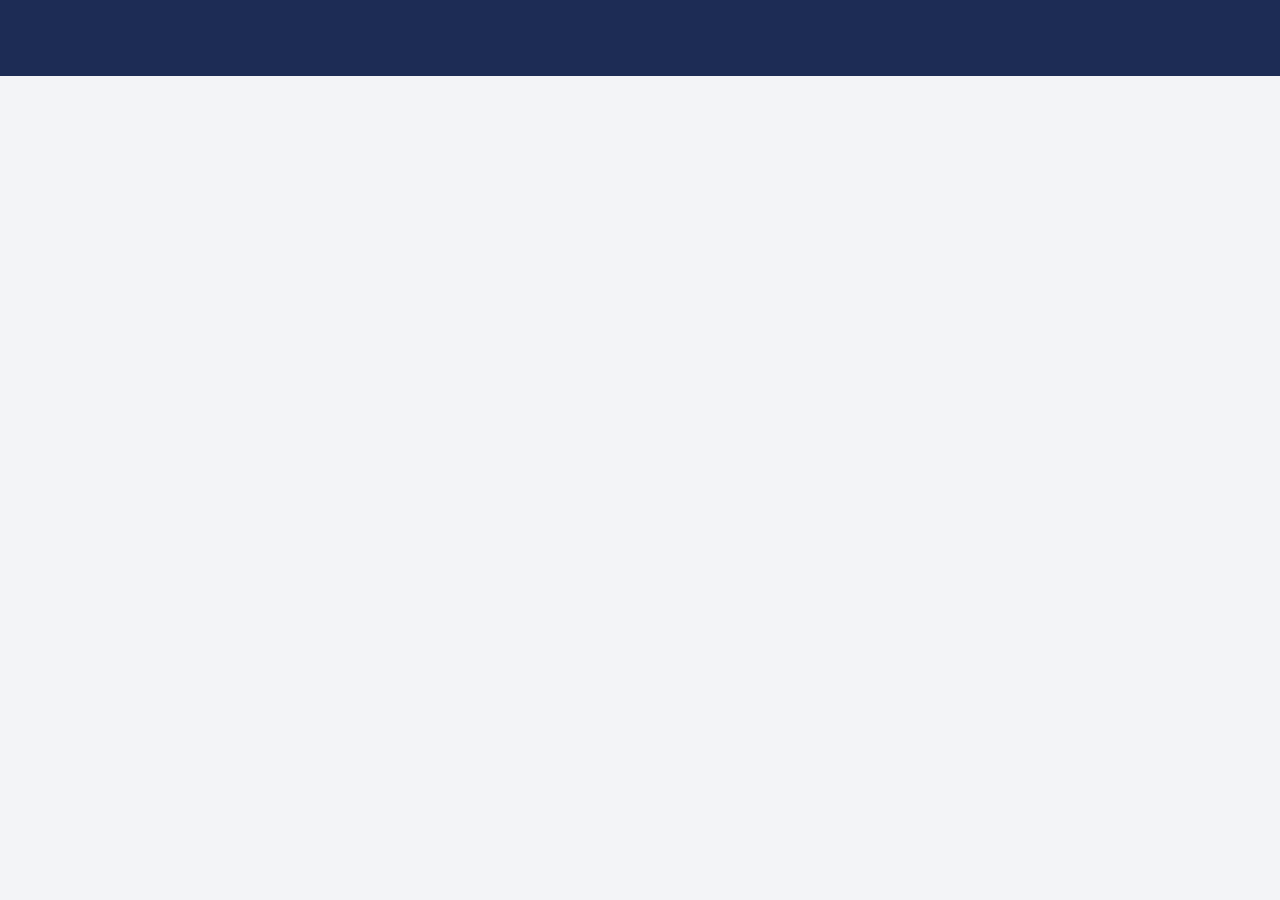
==== commit 73e933f8: "Every popup gets a close X and scrolls inside its own window The X sits in the top right corner and " ====
--- a/docs/index.html
+++ b/docs/index.html
@@ -163,8 +163,19 @@
 
 /* confirm sheet + toast */
 /* The dimmed layer itself scrolls, so a tall popup can always be scrolled (wheel, touch or keyboard) on any screen. */
-.sheet-bg { position: fixed; inset: 0; background: rgba(0,0,0,.5); z-index: 30; display: flex; flex-direction: column; align-items: center; padding: 16px 16px calc(16px + env(safe-area-inset-bottom, 0px)); overflow-y: auto; overscroll-behavior: contain }
-.sheet { background: var(--surface); color: var(--ink); border-radius: var(--radius); padding: 20px; width: min(560px, 100%); display: grid; gap: 16px; margin-top: auto; flex: none }
+.sheet-bg { position: fixed; inset: 0; background: rgba(0,0,0,.5); z-index: 30; display: flex; flex-direction: column; align-items: center; padding: 16px 16px calc(16px + env(safe-area-inset-bottom, 0px)); overflow: hidden }
+/* Each popup scrolls inside its own window, with the same brass scroll bar as the Type of coin list. */
+.sheet { background: var(--surface); color: var(--ink); border-radius: var(--radius); padding: 20px; width: min(560px, 100%); display: grid; gap: 16px; margin-top: auto; flex: none; position: relative;
+  max-height: calc(100dvh - 32px - env(safe-area-inset-bottom, 0px)); overflow-y: auto; overscroll-behavior: contain; scrollbar-width: auto; scrollbar-color: var(--brass) var(--bg) }
+.sheet::-webkit-scrollbar { width: 16px }
+.sheet::-webkit-scrollbar-track { background: var(--bg); border-radius: 8px }
+.sheet::-webkit-scrollbar-thumb { background: var(--brass); border-radius: 8px; border: 3px solid var(--bg) }
+/* The X in the top right corner of every popup. It stays in view while the popup scrolls. */
+.sheet-x { position: sticky; top: 0; justify-self: end; margin: -8px -8px -68px 0; width: 52px; height: 52px; border-radius: 50%; border: 2px solid var(--line); background: var(--surface); color: var(--ink);
+  font: inherit; font-size: 2rem; font-weight: 700; line-height: 1; display: grid; place-items: center; cursor: pointer; z-index: 2 }
+.sheet-x + h2 { padding-right: 56px }
+.tsheet .sheet-x { position: absolute; top: 12px; right: 12px; margin: 0 }
+.viewer .vx { position: absolute; top: calc(12px + env(safe-area-inset-top, 0px)); right: 12px; z-index: 2; width: 56px; height: 56px; border-radius: 50%; border: 2px solid #fff; background: rgba(0,0,0,.6); color: #fff; font: inherit; font-size: 2rem; font-weight: 700; line-height: 1; cursor: pointer }
 @media (min-width: 700px) { .sheet { margin-block: auto } }
 .sheet h2 { margin: 0; font-size: var(--step-1) }
 .sheet p { margin: 0 }
@@ -206,7 +217,9 @@
 .aprice h2 { margin: 0; font-size: var(--step-1) }
 .worth-s { font-weight: 800; color: var(--money); letter-spacing: 1px; white-space: nowrap; margin-left: 4px }
 .worth-s .dim { opacity: .22 }
-.worth-s.pending { font-weight: 600; color: var(--muted); letter-spacing: 0; font-size: 1rem }
+.worth-s.pending { color: var(--muted) }
+.alb-w { display: block; font-size: 1.2rem; line-height: 1.2 }
+.alb-w .worth-s { margin-left: 0 }
 .signs-key ul { list-style: none; margin: 8px 0 0; padding: 0; display: flex; flex-wrap: wrap; gap: 6px 18px; font-size: 1.1rem }
 .signs-key li .worth-s { margin: 0 4px 0 0; font-size: 1.2rem }
 .aprice .when { font-size: var(--step-0) }
@@ -283,6 +296,13 @@
 .tthumb { width: 56px; height: 56px; flex: none; border-radius: 50%; object-fit: cover; background: var(--bg); border: 1px solid var(--line); display: inline-grid; place-items: center; color: var(--muted); font-size: .8rem; overflow: hidden }
 img.tthumb { object-fit: contain; border-radius: 8px; background: #fff } /* some pictures show both sides side by side */
 .tlist { display: grid; gap: 6px }
+/* The type list scrolls inside its own box (not the whole page), with a scroll bar that stands out. */
+.tsheet { max-height: calc(100dvh - 32px - env(safe-area-inset-bottom, 0px)); grid-template-rows: auto minmax(0, 1fr) auto auto; overflow: hidden }
+.tsheet .tlist { display: flex; flex-direction: column; overflow-y: auto; overscroll-behavior: contain; padding-right: 8px; align-content: start; scrollbar-width: auto; scrollbar-color: var(--brass) var(--bg) }
+.tsheet .tlist > * { flex: none }
+.tsheet .tlist::-webkit-scrollbar { width: 16px }
+.tsheet .tlist::-webkit-scrollbar-track { background: var(--bg); border-radius: 8px }
+.tsheet .tlist::-webkit-scrollbar-thumb { background: var(--brass); border-radius: 8px; border: 3px solid var(--bg) }
 .tlist h3 { margin: 12px 0 2px; font-size: 1.05rem; color: var(--muted) }
 .trow { display: flex; align-items: center; gap: 12px; width: 100%; text-align: left; padding: 8px 12px; border: 2px solid var(--line); border-radius: var(--radius); background: var(--surface); color: var(--ink); font: inherit; cursor: pointer; min-height: 72px }
 .trow:hover, .trow:focus-visible { border-color: var(--brass) }
@@ -638,7 +658,8 @@
     dates: "1859-1907:P; 1908-1909:P S", keys: ["1877", "1908-S", "1909-S"],
     hp: "the feather tips, the ribbon by the ear, and the word LIBERTY on the headband",
     grading: { g: "The head is outlined. LIBERTY on the headband is worn away.", vg: "At least 3 letters of LIBERTY show on the headband.", f: "All of LIBERTY can be read on the headband, even if weak.", vf: "LIBERTY is sharp. The feather ends and the ribbon show detail.", ef: "The diamond pattern on the ribbon shows. Light wear on the hair and feather tips.", au: "Only a trace of wear on the hair above the ear and the feather tips." } },
-  { id: "wheat-cent", group: "Cents", name: "Lincoln Wheat cent", den: "Lincoln cent", from: 1909, to: 1958, aliases: ["lincoln cent", "wheat cent", "lincoln wheat", "wheat penny", "lincoln penny"],
+  { id: "wheat-cent", group: "Cents", name: "Lincoln Wheat cent", den: "Lincoln cent", from: 1909, to: 1958, aliases: ["lincoln cent", "wheat cent", "lincoln wheat", "wheat penny", "lincoln penny", "steel penny", "steel cent"],
+    pickNote: "Includes the 1943 steel cents", tags: { 1943: "Steel" },
     metal: "Bronze. 1943: zinc-coated steel. 1944–1946: brass from shell cases", weight: "3.11 g (1943 steel: 2.7 g)", size: "19 mm", designer: "Victor David Brenner",
     mintMark: "Front, below the date",
     dates: "1909:P P*VDB S S*VDB; 1910:P S; 1911-1920:P D S; 1921:P S; 1922:D P*No_D; 1923:P S; 1924-1931:P D S; 1932-1934:P D; 1935-1954:P D S; 1955:P P*Doubled_die D S; 1956-1958:P D",
@@ -862,6 +883,11 @@
 ];
 const GROUPS = ["Half cents", "Large cents", "Cents", "Two and three cents", "Nickels", "Half dimes", "Dimes", "Twenty cents", "Quarters", "Half dollars", "Dollars", "Gold"];
 const seriesById = (id) => SERIES.find((s) => s.id === id) || null;
+// Search words: plurals find the singular, and "penny" or "pennies" finds every coin under five cents
+// (half cents, large cents, cents, and two- and three-cent pieces).
+const SYN = { pennies: "penny", cents: "cent", nickels: "nickel", dimes: "dime", quarters: "quarter", halves: "half", dollars: "dollar" };
+const searchWords = (q) => q.toLowerCase().split(/\s+/).filter(Boolean).map((w) => SYN[w] || w);
+const seriesText = (s) => s ? [s.name, s.den, s.group, s.pickNote || "", ...(s.aliases || []), /^(half cents|large cents|cents|two and three cents)$/i.test(s.group) ? "penny" : ""].join(" ").toLowerCase() : "";
 const normMint = (m) => (!m || /^none/i.test(m) || m === "P") ? "P" : m;
 
 function slotsOf(s) {
@@ -1103,7 +1129,7 @@
     <div class="row"><button class="btn" type="button" data-a="ebay">Recent sold prices</button><button class="btn" type="button" data-a="web">Search the web</button></div>
     <button class="btn wide" type="button" data-a="no">Close</button>
   </div>`;
-  document.body.appendChild(sheetEl);
+  showSheet();
   const open = (u) => { try { window.open(u, "_blank", "noopener"); } catch (e) {} };
   sheetEl.querySelector('[data-a="ebay"]').onclick = () => open(ebaySold(c));
   sheetEl.querySelector('[data-a="web"]').onclick = () => open(webSearch(c));
@@ -1158,7 +1184,12 @@
 async function renderHome() {
   setBar("Fred's Coins", false, '<button class="icon-btn" id="b-help" type="button">Help &amp; backup</button>');
   const q = query.trim().toLowerCase();
-  const list = q ? coins.filter((c) => [c.country, c.year, c.denomination, c.mint, c.grade, c.notes].join(" ").toLowerCase().includes(q)) : coins;
+  // Every word has to match; the coin's type counts too, so "pennies" finds all the cents.
+  const words = searchWords(q);
+  const list = q ? coins.filter((c) => {
+    const s = seriesOf(c), text = [c.country, c.year, c.denomination, c.mint, c.grade, c.notes, seriesText(s), (s && s.tags && s.tags[c.year]) || ""].join(" ").toLowerCase();
+    return words.every((w) => text.includes(w));
+  }) : coins;
   const examples = coins.filter((c) => c.example).length;
   app.innerHTML = `
     <div class="row">
@@ -1259,7 +1290,7 @@
     <button class="btn primary wide" type="submit" id="vs-save">Save value</button>
     <button class="btn wide" type="button" data-a="no">Cancel</button>
   </form>`;
-  document.body.appendChild(sheetEl);
+  showSheet();
   const input = sheetEl.querySelector("#vs-v");
   const open = (u) => { try { window.open(u, "_blank", "noopener"); } catch (e) {} };
   sheetEl.querySelector('[data-a="ebay"]').onclick = () => open(ebaySold(c));
@@ -1301,6 +1332,7 @@
       ${[["Country", c.country], ["Year", c.year], ["Coin", c.denomination], ["Mint mark", c.mint], ["Condition", c.grade], ["Price paid", c.paid ? "$" + c.paid : ""], ["Worth now", toNum(c.value) !== null ? dollars(toNum(c.value)) + (c.valueDate ? ` (as of ${longDate(c.valueDate)})` : "") : ""], ["Notes", c.notes]]
         .map(([k, v]) => `<div><dt>${k}</dt><dd>${v ? esc(v) : '<span style="color:var(--muted)">Not filled in</span>'}</dd></div>`).join("")}
     </dl>
+    ${(() => { const ap = albumPriceOf(c); return ap ? `<div class="note"><p><strong>Album price for ${esc(ap.label)}:</strong> ${esc(albumLine(ap))} Your coin is worth less if it is worn.</p></div>` : ""; })()}
     <div class="row">
       <button class="btn primary" id="edit" type="button">Change details</button>
       <button class="btn" id="val" type="button">${toNum(c.value) !== null ? "Update value" : "Add value"}</button>
@@ -1474,16 +1506,16 @@
   closeSheet();
   sheetEl = document.createElement("div"); sheetEl.className = "sheet-bg";
   const yrs = (s) => s.from === s.to ? s.from : s.from + "–" + (s.to || "today");
-  sheetEl.innerHTML = `<div class="sheet" role="dialog" aria-modal="true" aria-labelledby="ts-h">
+  sheetEl.innerHTML = `<div class="sheet tsheet" role="dialog" aria-modal="true" aria-labelledby="ts-h">
     <h2 id="ts-h">Pick the type of coin</h2>
     <div class="tlist">
       <button type="button" class="trow${current ? "" : " on"}" data-id=""><span class="tthumb" aria-hidden="true">?</span><span>Not on the list, or not sure</span></button>
-      ${GROUPS.map((g) => `<h3>${esc(g)}</h3>${SERIES.filter((s) => s.group === g).map((s) => `<button type="button" class="trow${s.id === current ? " on" : ""}" data-id="${s.id}">${thumbSpan(s.id)}<span>${esc(s.name)}<span class="yrs">${esc(String(yrs(s)))}</span></span></button>`).join("")}`).join("")}
+      ${GROUPS.map((g) => `<h3>${esc(g)}</h3>${SERIES.filter((s) => s.group === g).map((s) => `<button type="button" class="trow${s.id === current ? " on" : ""}" data-id="${s.id}">${thumbSpan(s.id)}<span>${esc(s.name)}<span class="yrs">${esc(String(yrs(s)))}${s.pickNote ? " · " + esc(s.pickNote) : ""}</span></span></button>`).join("")}`).join("")}
     </div>
     <p class="count">Pictures from Wikipedia. They show what the type looks like, not a particular year.</p>
     <button class="btn wide" type="button" data-a="no">Cancel</button>
   </div>`;
-  document.body.appendChild(sheetEl);
+  showSheet();
   fillThumbs(sheetEl);
   sheetEl.querySelectorAll(".trow").forEach((b) => b.onclick = () => { closeSheet(); onPick(b.dataset.id); });
   sheetEl.querySelector('[data-a="no"]').onclick = () => { closeSheet(); const f = document.getElementById("f-series"); if (f) f.focus(); };
@@ -1543,7 +1575,7 @@
         <div class="field">${lab("paid", "f-paid", "Price paid ($)")}<input id="f-paid" inputmode="decimal" autocomplete="off" value="${esc(d.paid)}" placeholder="e.g. 12.50"></div>
       </div>
       <div class="two">
-        <div class="field">${lab("value", "f-value", "Worth now ($)", `<button class="btn small" id="f-check" type="button">${ICON.price} Check prices</button>`)}<span class="hint">Your best guess. You can change it any time.</span><input id="f-value" inputmode="decimal" autocomplete="off" value="${esc(d.value)}" placeholder="e.g. 45"></div>
+        <div class="field">${lab("value", "f-value", "Worth now ($)", `<button class="btn small" id="f-check" type="button">${ICON.price} Check prices</button>`)}<span class="hint">Your best guess. You can change it any time.</span>${(() => { const ap = albumPriceOf(d); return ap ? `<span class="hint" id="f-album"><strong>Album price for ${esc(ap.label)}:</strong> ${esc(albumLine(ap))}</span>` : ""; })()}<input id="f-value" inputmode="decimal" autocomplete="off" value="${esc(d.value)}" placeholder="e.g. 45"></div>
       </div>
       <div class="field">${lab("notes", "f-notes", "Notes")}<textarea id="f-notes" placeholder="Where you got it, anything special">${esc(d.notes)}</textarea></div>
       <button class="btn primary wide" type="submit">Save this coin</button>
@@ -1640,14 +1672,15 @@
   const info = SERIES.filter((s) => slotsOf(s).length).map((s) => ({ s, have: albumFill(s).size, total: slotsOf(s).length }));
   const item = ({ s, have, total }) => `<button class="alb" type="button" data-id="${s.id}">${thumbSpan(s.id)}<span class="alb-b">
       <span class="alb-t">${esc(s.name)}</span>
-      <span class="alb-s">${s.from}–${s.to} · ${have ? `<strong>${have} of ${total}</strong> filled` : `${total} spots`}${worthSigns(s)}</span>
+      <span class="alb-s">${s.from}–${s.to} · ${have ? `<strong>${have} of ${total}</strong> filled` : `${total} spots`}</span>
+      <span class="alb-w">${worthSigns(s)}</span>
       ${progress(have, total)}</span></button>`;
   const started = info.filter((x) => x.have);
   app.innerHTML = `
     <div class="search"><input id="aq" type="search" placeholder="Search albums: coin name or year…" aria-label="Search albums" autocomplete="off"></div>
     <p class="count">Each album lays out every date and mint mark of one kind of U.S. coin, like a coin folder. Coins you have show their photo. Empty circles are the ones still to find.</p>
     <div class="note signs-key"><p><strong>What the dollar signs mean:</strong> how much the most valuable coin in that album can be worth, in the best condition. Look for albums with more signs.</p>
-      <ul><li><span class="worth-s">$</span> under $10</li><li><span class="worth-s">$$</span> $10 to $99</li><li><span class="worth-s">$$$</span> $100 to $999</li><li><span class="worth-s">$$$$</span> $1,000 to $9,999</li><li><span class="worth-s">$$$$$</span> $10,000 and up</li></ul>
+      <ul><li><span class="worth-s">$</span> under $10</li><li><span class="worth-s">$$</span> $10 to $99</li><li><span class="worth-s">$$$</span> $100 to $999</li><li><span class="worth-s">$$$$</span> $1,000 to $9,999</li><li><span class="worth-s">$$$$$</span> $10,000 and up</li><li><span class="worth-s pending">$?</span> no prices yet</li></ul>
       ${numistaKey() ? "" : '<p>The signs appear once price lookups are set up in Help &amp; backup.</p>'}</div>
     ${started.length ? `<section class="albsec"><h2 class="sec">Albums you have started</h2><div class="albs">${started.map(item).join("")}</div></section>` : ""}
     ${GROUPS.filter((g) => info.some((x) => x.s.group === g)).map((g) => `<section class="albsec"><h2 class="sec">${g}</h2><div class="albs">${info.filter((x) => x.s.group === g).map(item).join("")}</div></section>`).join("")}
@@ -1655,10 +1688,10 @@
   // Filters as you type: words match the album's name or group, and a year shows the albums made that year.
   const aq = document.getElementById("aq");
   aq.oninput = () => {
-    const words = aq.value.toLowerCase().split(/\s+/).filter(Boolean);
+    const words = searchWords(aq.value);
     let any = false;
     app.querySelectorAll(".alb").forEach((b) => {
-      const s = seriesById(b.dataset.id), text = [s.name, s.den, s.group].join(" ").toLowerCase();
+      const s = seriesById(b.dataset.id), text = seriesText(s);
       const ok = words.every((w) => /^\d{4}$/.test(w) ? +w >= s.from && +w <= (s.to || 9999) : text.includes(w));
       b.hidden = !ok; any = any || ok;
     });
@@ -1702,6 +1735,12 @@
   try { localStorage.setItem(APKEY, JSON.stringify(all)); } catch (e) {}
   return n;
 }
+// The saved album price for this coin's date and mint mark (top condition), or null.
+function albumPriceOf(c) {
+  const s = seriesOf(c), z = slotOf(c, s), st = z && albumState(s.id), v = st ? st.prices.get(z.key) : null;
+  return v == null ? null : { value: v, date: st.date, label: z.label };
+}
+const albumLine = (ap) => `Up to ${dollars(ap.value)} in top condition${ap.date ? `, checked ${longDate(ap.date)}` : ""}. Source: Numista.`;
 const albumDone = (s) => { const st = albumState(s.id); return !!st && slotsOf(s).every((z) => st.prices.has(z.key)); };
 // Lookups used this month on this device. The free Numista plan allows 2,000 a month; the background
 // lookups stop at 1,500 so there are always some left for checking single coins.
@@ -1763,17 +1802,14 @@
 function worthSigns(s) {
   const st = albumState(s.id); let top = null;
   if (st) for (const v of st.prices.values()) if (v != null && (top === null || v > top)) top = v;
-  if (top === null) return albumDone(s) || !numistaKey() ? "" : ' <span class="worth-s pending">prices coming</span>';
+  if (top === null) return '<span class="worth-s pending" role="img" aria-label="No prices yet">$?</span>';
   const n = tierOf(top) + 1;
-  return ` <span class="worth-s" role="img" aria-label="Most valuable date up to ${dollars(top)}">${"$".repeat(n)}<span class="dim" aria-hidden="true">${"$".repeat(5 - n)}</span></span>`;
+  return `<span class="worth-s" role="img" aria-label="Most valuable date up to ${dollars(top)}">${"$".repeat(n)}<span class="dim" aria-hidden="true">${"$".repeat(5 - n)}</span></span>`;
 }
 // Keeps the dollar signs on the albums list up to date while prices come in.
 function refreshSigns(s) {
   if (view.name !== "albums") return;
-  app.querySelectorAll(`.alb[data-id="${s.id}"] .alb-s`).forEach((el) => {
-    const old = el.querySelector(".worth-s"); if (old) old.remove();
-    el.insertAdjacentHTML("beforeend", worthSigns(s));
-  });
+  app.querySelectorAll(`.alb[data-id="${s.id}"] .alb-w`).forEach((el) => { el.innerHTML = worthSigns(s); });
 }
 // Goes through every album on its own, the ones Dad has started first, until all have prices or the
 // month's lookups run out. Runs whenever the app opens with a price key, and picks up where it left off.
@@ -1847,9 +1883,9 @@
     <section class="aprice" id="aprice" aria-live="polite"></section>
     ${shown.length ? `<div class="album-grid">${shown.map((z) => {
       const list = fill.get(z.key) || [];
-      return `<button class="slotc${list.length ? " has" : ""}${view.focus === z.key ? " focus" : ""}" type="button" data-k="${esc(z.key)}" aria-label="${esc(z.label)}${z.isKey ? ", key date" : ""}: ${list.length ? "you have it" : "empty, tap to add"}">
+      return `<button class="slotc${list.length ? " has" : ""}${view.focus === z.key ? " focus" : ""}" type="button" data-k="${esc(z.key)}" aria-label="${esc(z.label)}${s.tags && s.tags[z.year] ? ", " + esc(s.tags[z.year]).toLowerCase() : ""}${z.isKey ? ", key date" : ""}: ${list.length ? "you have it" : "empty, tap to add"}">
         <span class="ring">${list.length ? '<img alt="">' : '<span aria-hidden="true">+</span>'}</span>
-        <span class="lab">${esc(z.label)}</span>${z.isKey ? '<span class="tag">Key date</span>' : ""}${list.length > 1 ? `<span class="s">${list.length} coins</span>` : ""}</button>`;
+        <span class="lab">${esc(z.label)}</span>${s.tags && s.tags[z.year] ? `<span class="tag">${esc(s.tags[z.year])}</span>` : ""}${z.isKey ? '<span class="tag">Key date</span>' : ""}${list.length > 1 ? `<span class="s">${list.length} coins</span>` : ""}</button>`;
     }).join("")}</div>` : '<div class="empty">You have every coin in this album.</div>'}
     <h2 class="sec">About the ${esc(s.name)}</h2>
     ${aboutFacts(s)}`;
@@ -2550,7 +2586,7 @@
   closeViewer();
   viewerEl = document.createElement("div");
   viewerEl.className = "viewer"; viewerEl.setAttribute("role", "dialog"); viewerEl.setAttribute("aria-label", "Zoomed photo");
-  viewerEl.innerHTML = `<div class="stage"><img alt="Coin photo, zoomed"></div>
+  viewerEl.innerHTML = `<button class="vx" type="button" data-z="close" aria-label="Close">×</button><div class="stage"><img alt="Coin photo, zoomed"></div>
     <div class="tools"><button class="btn" data-z="out" type="button">− Smaller</button><button class="btn" data-z="in" type="button">+ Bigger</button><button class="btn" data-z="close" type="button">Close</button></div>`;
   document.body.appendChild(viewerEl);
   const stage = viewerEl.querySelector(".stage"), img = viewerEl.querySelector("img");
@@ -2561,7 +2597,7 @@
   const zoom = (f) => { s = Math.min(12, Math.max(1, s * f)); if (s === 1) { x = 0; y = 0; } apply(); };
   viewerEl.querySelector('[data-z="in"]').onclick = () => zoom(1.6);
   viewerEl.querySelector('[data-z="out"]').onclick = () => zoom(1 / 1.6);
-  viewerEl.querySelector('[data-z="close"]').onclick = closeViewer;
+  viewerEl.querySelectorAll('[data-z="close"]').forEach((b) => b.onclick = closeViewer);
   const pts = new Map(); let lastDist = 0;
   stage.onpointerdown = (e) => { stage.setPointerCapture(e.pointerId); pts.set(e.pointerId, { x: e.clientX, y: e.clientY }); };
   stage.onpointermove = (e) => {
@@ -2583,12 +2619,21 @@
 
 /* ---------- confirm sheet + toast ---------- */
 let sheetEl = null;
+// Puts the popup on screen with an X in its top right corner. The X does what the popup's own
+// Close, Cancel or Keep it button does, so nothing is lost by using it.
+function showSheet() {
+  const sh = sheetEl.querySelector(".sheet"), x = document.createElement("button");
+  x.type = "button"; x.className = "sheet-x"; x.setAttribute("aria-label", "Close"); x.textContent = "×";
+  x.onclick = () => { const no = sheetEl.querySelector('[data-a="no"]'); if (no) no.click(); else closeSheet(); };
+  if (sh) sh.prepend(x);
+  document.body.appendChild(sheetEl);
+}
 function confirmSheet(head, body, okText, onOk) {
   closeSheet();
   sheetEl = document.createElement("div"); sheetEl.className = "sheet-bg";
   sheetEl.innerHTML = `<div class="sheet" role="alertdialog" aria-modal="true"><h2>${esc(head)}</h2><p>${esc(body)}</p>
     <div class="row"><button class="btn" type="button" data-a="no">Keep it</button><button class="btn danger-solid" type="button" data-a="yes">${esc(okText)}</button></div></div>`;
-  document.body.appendChild(sheetEl);
+  showSheet();
   sheetEl.querySelector('[data-a="no"]').onclick = closeSheet;
   sheetEl.querySelector('[data-a="yes"]').onclick = async () => { closeSheet(); await onOk(); };
   sheetEl.querySelector('[data-a="no"]').focus();
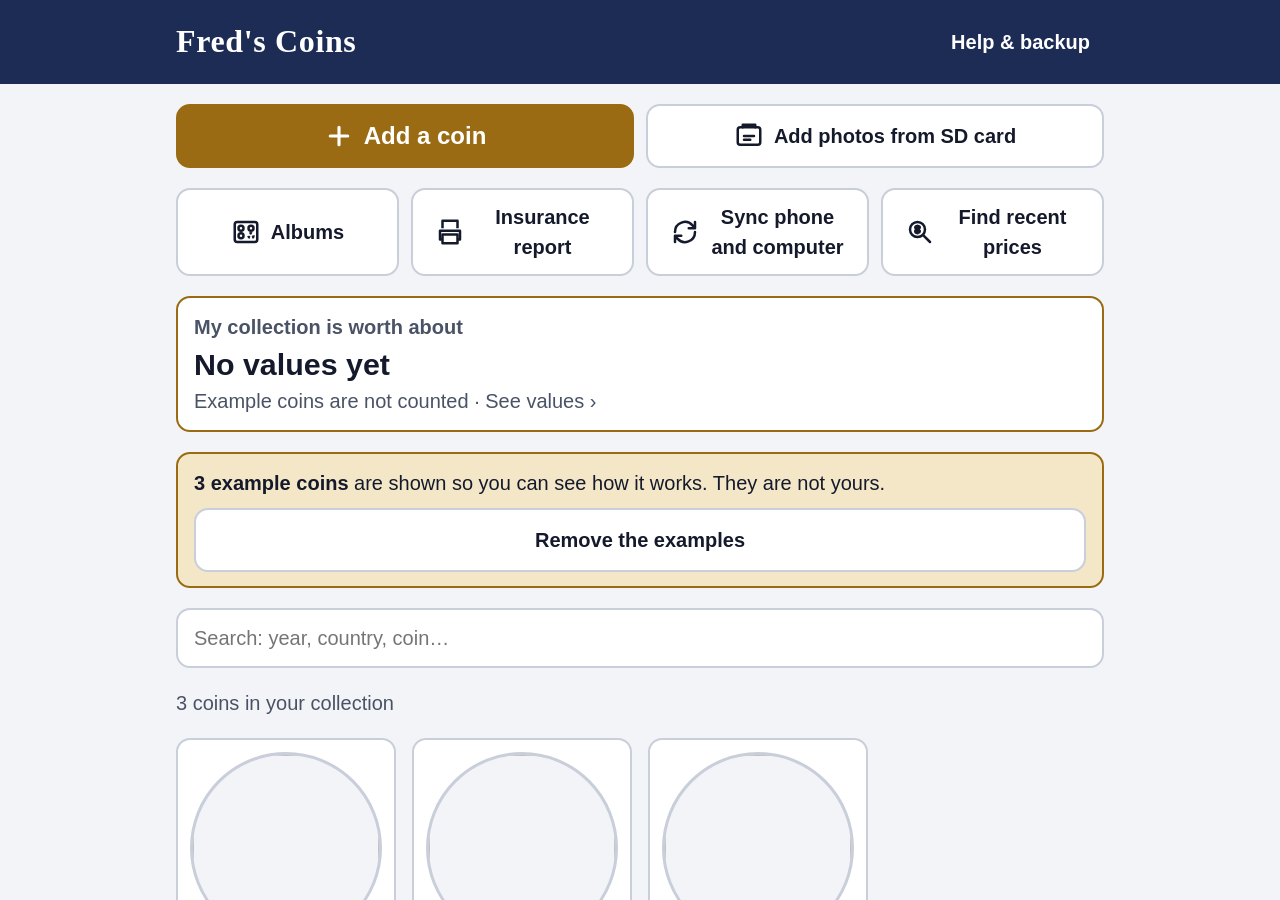
==== commit e41c555c: "Give the zoomed photo's X its own selector Co-Authored-By: Claude Opus 5.5 (1M context) <noreply@ant" ====
--- a/docs/index.html
+++ b/docs/index.html
@@ -2586,7 +2586,7 @@
   closeViewer();
   viewerEl = document.createElement("div");
   viewerEl.className = "viewer"; viewerEl.setAttribute("role", "dialog"); viewerEl.setAttribute("aria-label", "Zoomed photo");
-  viewerEl.innerHTML = `<button class="vx" type="button" data-z="close" aria-label="Close">×</button><div class="stage"><img alt="Coin photo, zoomed"></div>
+  viewerEl.innerHTML = `<button class="vx" type="button" aria-label="Close">×</button><div class="stage"><img alt="Coin photo, zoomed"></div>
     <div class="tools"><button class="btn" data-z="out" type="button">− Smaller</button><button class="btn" data-z="in" type="button">+ Bigger</button><button class="btn" data-z="close" type="button">Close</button></div>`;
   document.body.appendChild(viewerEl);
   const stage = viewerEl.querySelector(".stage"), img = viewerEl.querySelector("img");
@@ -2597,7 +2597,7 @@
   const zoom = (f) => { s = Math.min(12, Math.max(1, s * f)); if (s === 1) { x = 0; y = 0; } apply(); };
   viewerEl.querySelector('[data-z="in"]').onclick = () => zoom(1.6);
   viewerEl.querySelector('[data-z="out"]').onclick = () => zoom(1 / 1.6);
-  viewerEl.querySelectorAll('[data-z="close"]').forEach((b) => b.onclick = closeViewer);
+  viewerEl.querySelector('[data-z="close"]').onclick = viewerEl.querySelector(".vx").onclick = closeViewer;
   const pts = new Map(); let lastDist = 0;
   stage.onpointerdown = (e) => { stage.setPointerCapture(e.pointerId); pts.set(e.pointerId, { x: e.clientX, y: e.clientY }); };
   stage.onpointermove = (e) => {
